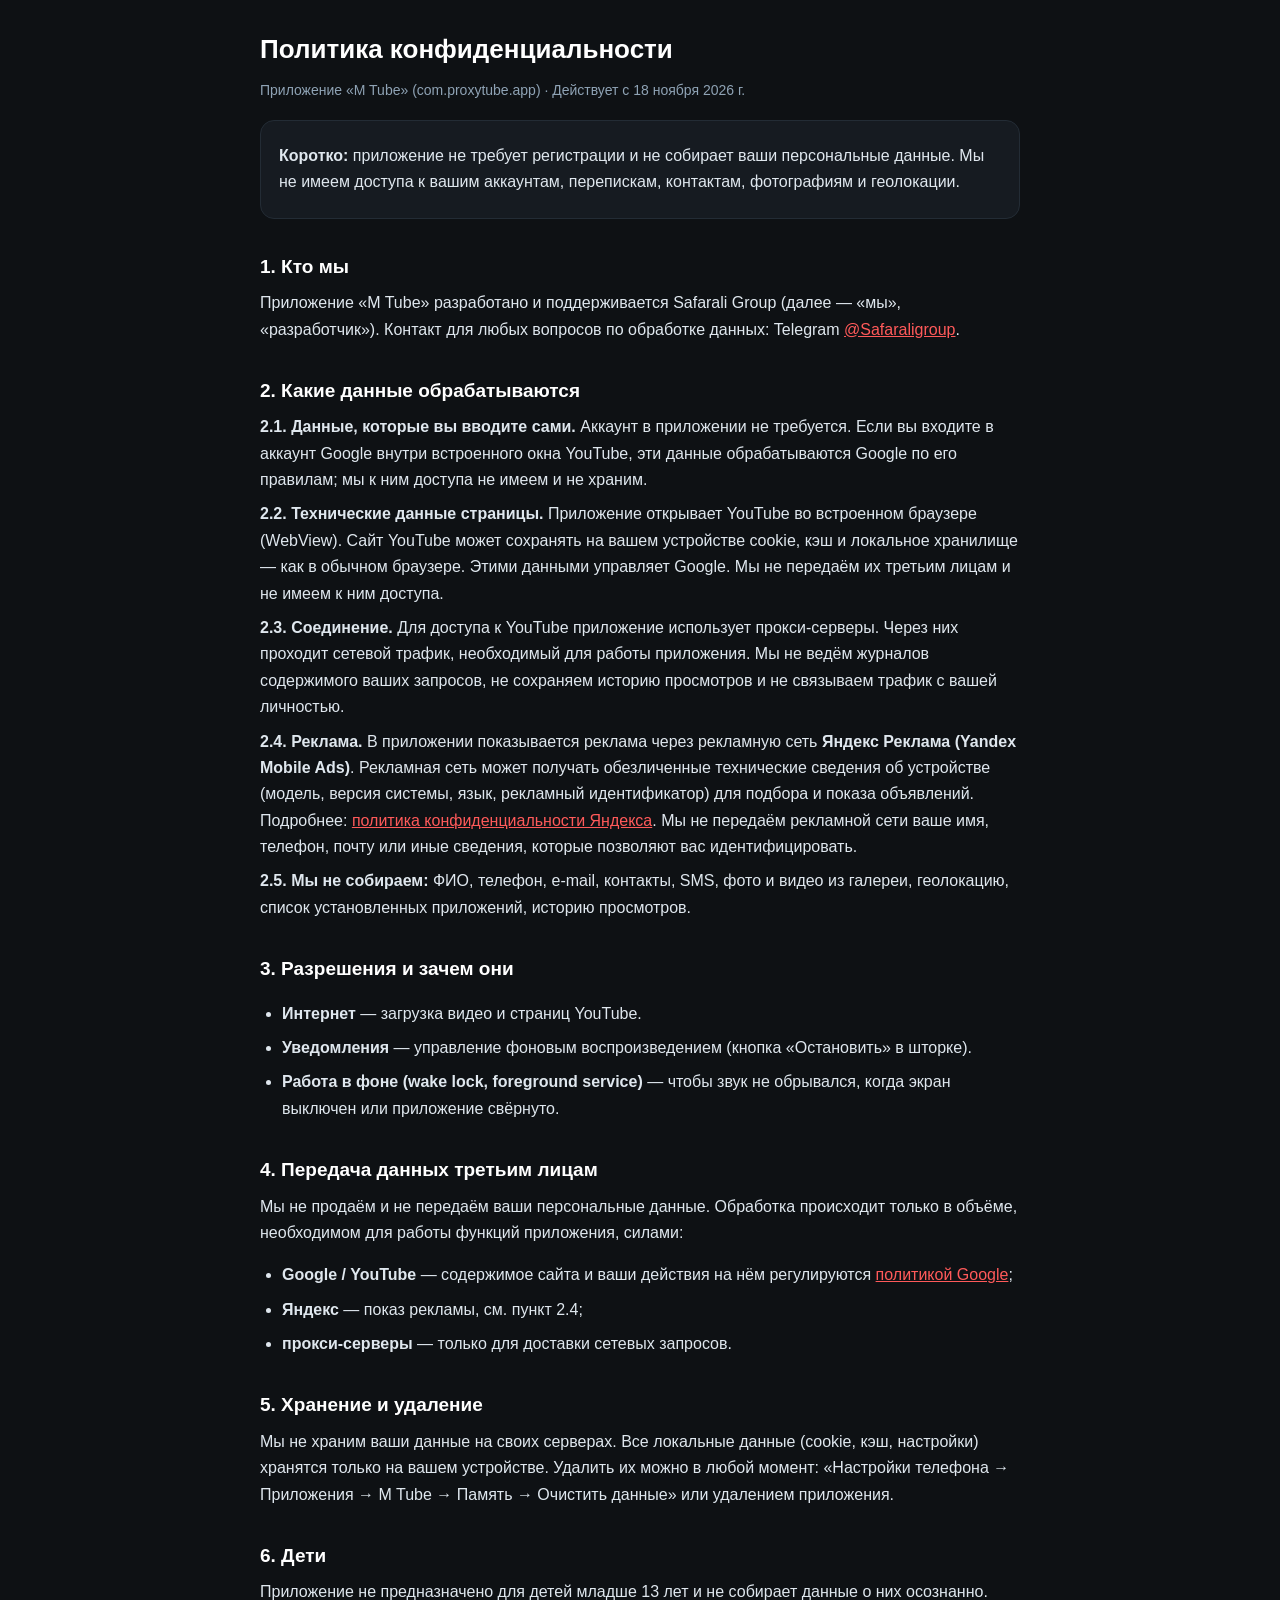
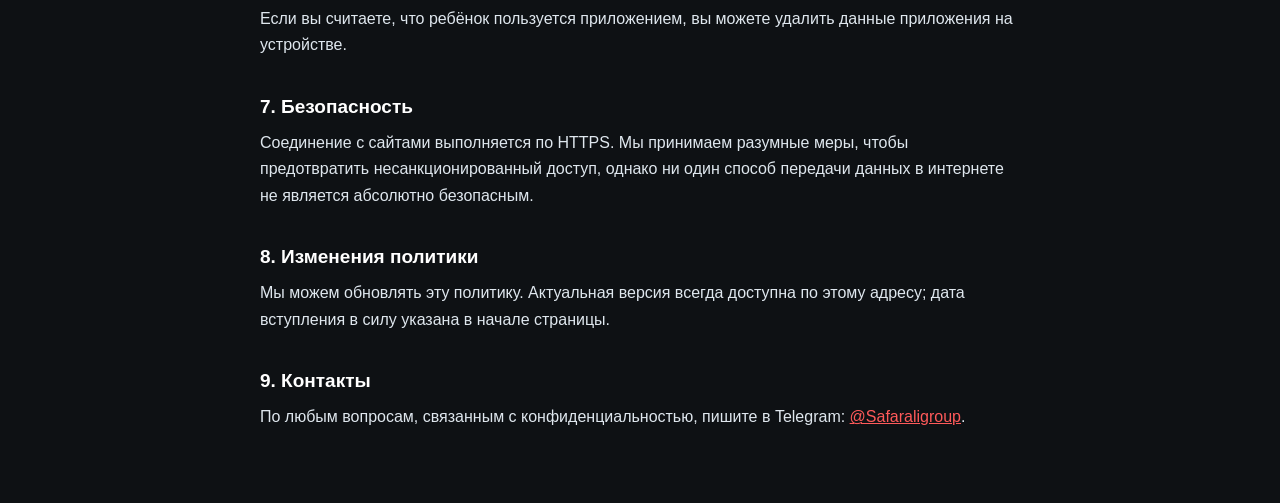
==== index.html @ a596b783 "privacy policy M Tube" ====
<!DOCTYPE html>
<html lang="ru">
<head>
<meta charset="utf-8">
<meta name="viewport" content="width=device-width, initial-scale=1">
<title>Политика конфиденциальности — M Tube</title>
<style>
  :root { color-scheme: dark; }
  body {
    margin: 0 auto; max-width: 760px; padding: 28px 20px 64px;
    background: #0e1114; color: #dfe7ee;
    font: 16px/1.65 -apple-system, "Segoe UI", Roboto, Arial, sans-serif;
  }
  h1 { font-size: 26px; margin: 0 0 4px; color: #fff; }
  h2 { font-size: 19px; margin: 32px 0 8px; color: #fff; }
  p, li { margin: 8px 0; }
  .muted { color: #8fa3b5; font-size: 14px; }
  a { color: #ff5a5a; }
  ul { padding-left: 22px; }
  .card {
    background: #161b21; border: 1px solid #232c35; border-radius: 14px;
    padding: 14px 18px; margin: 18px 0;
  }
</style>
</head>
<body>

<h1>Политика конфиденциальности</h1>
<p class="muted">Приложение «M Tube» (com.proxytube.app) · Действует с 18 ноября 2026 г.</p>

<div class="card">
  <p><strong>Коротко:</strong> приложение не требует регистрации и не собирает ваши
  персональные данные. Мы не имеем доступа к вашим аккаунтам, перепискам, контактам,
  фотографиям и геолокации.</p>
</div>

<h2>1. Кто мы</h2>
<p>Приложение «M Tube» разработано и поддерживается Safarali Group (далее — «мы»,
«разработчик»). Контакт для любых вопросов по обработке данных:
Telegram <a href="https://t.me/Safaraligroup">@Safaraligroup</a>.</p>

<h2>2. Какие данные обрабатываются</h2>
<p><strong>2.1. Данные, которые вы вводите сами.</strong> Аккаунт в приложении не
требуется. Если вы входите в аккаунт Google внутри встроенного окна YouTube, эти
данные обрабатываются Google по его правилам; мы к ним доступа не имеем и не
храним.</p>
<p><strong>2.2. Технические данные страницы.</strong> Приложение открывает YouTube
во встроенном браузере (WebView). Сайт YouTube может сохранять на вашем устройстве
cookie, кэш и локальное хранилище — как в обычном браузере. Этими данными
управляет Google. Мы не передаём их третьим лицам и не имеем к ним доступа.</p>
<p><strong>2.3. Соединение.</strong> Для доступа к YouTube приложение использует
прокси-серверы. Через них проходит сетевой трафик, необходимый для работы
приложения. Мы не ведём журналов содержимого ваших запросов, не сохраняем историю
просмотров и не связываем трафик с вашей личностью.</p>
<p><strong>2.4. Реклама.</strong> В приложении показывается реклама через
рекламную сеть <strong>Яндекс Реклама (Yandex Mobile Ads)</strong>. Рекламная сеть
может получать обезличенные технические сведения об устройстве (модель, версия
системы, язык, рекламный идентификатор) для подбора и показа объявлений.
Подробнее: <a href="https://yandex.ru/legal/confidential/">политика
конфиденциальности Яндекса</a>. Мы не передаём рекламной сети ваше имя, телефон,
почту или иные сведения, которые позволяют вас идентифицировать.</p>
<p><strong>2.5. Мы не собираем:</strong> ФИО, телефон, e-mail, контакты, SMS,
фото и видео из галереи, геолокацию, список установленных приложений, историю
просмотров.</p>

<h2>3. Разрешения и зачем они</h2>
<ul>
  <li><strong>Интернет</strong> — загрузка видео и страниц YouTube.</li>
  <li><strong>Уведомления</strong> — управление фоновым воспроизведением
      (кнопка «Остановить» в шторке).</li>
  <li><strong>Работа в фоне (wake lock, foreground service)</strong> — чтобы звук
      не обрывался, когда экран выключен или приложение свёрнуто.</li>
</ul>

<h2>4. Передача данных третьим лицам</h2>
<p>Мы не продаём и не передаём ваши персональные данные. Обработка происходит
только в объёме, необходимом для работы функций приложения, силами:</p>
<ul>
  <li><strong>Google / YouTube</strong> — содержимое сайта и ваши действия на нём
      регулируются <a href="https://policies.google.com/privacy">политикой
      Google</a>;</li>
  <li><strong>Яндекс</strong> — показ рекламы, см. пункт 2.4;</li>
  <li><strong>прокси-серверы</strong> — только для доставки сетевых запросов.</li>
</ul>

<h2>5. Хранение и удаление</h2>
<p>Мы не храним ваши данные на своих серверах. Все локальные данные (cookie, кэш,
настройки) хранятся только на вашем устройстве. Удалить их можно в любой момент:
«Настройки телефона → Приложения → M Tube → Память → Очистить данные» или
удалением приложения.</p>

<h2>6. Дети</h2>
<p>Приложение не предназначено для детей младше 13 лет и не собирает данные о них
осознанно. Если вы считаете, что ребёнок пользуется приложением, вы можете
удалить данные приложения на устройстве.</p>

<h2>7. Безопасность</h2>
<p>Соединение с сайтами выполняется по HTTPS. Мы принимаем разумные меры, чтобы
предотвратить несанкционированный доступ, однако ни один способ передачи данных
в интернете не является абсолютно безопасным.</p>

<h2>8. Изменения политики</h2>
<p>Мы можем обновлять эту политику. Актуальная версия всегда доступна по этому
адресу; дата вступления в силу указана в начале страницы.</p>

<h2>9. Контакты</h2>
<p>По любым вопросам, связанным с конфиденциальностью, пишите в Telegram:
<a href="https://t.me/Safaraligroup">@Safaraligroup</a>.</p>

</body>
</html>
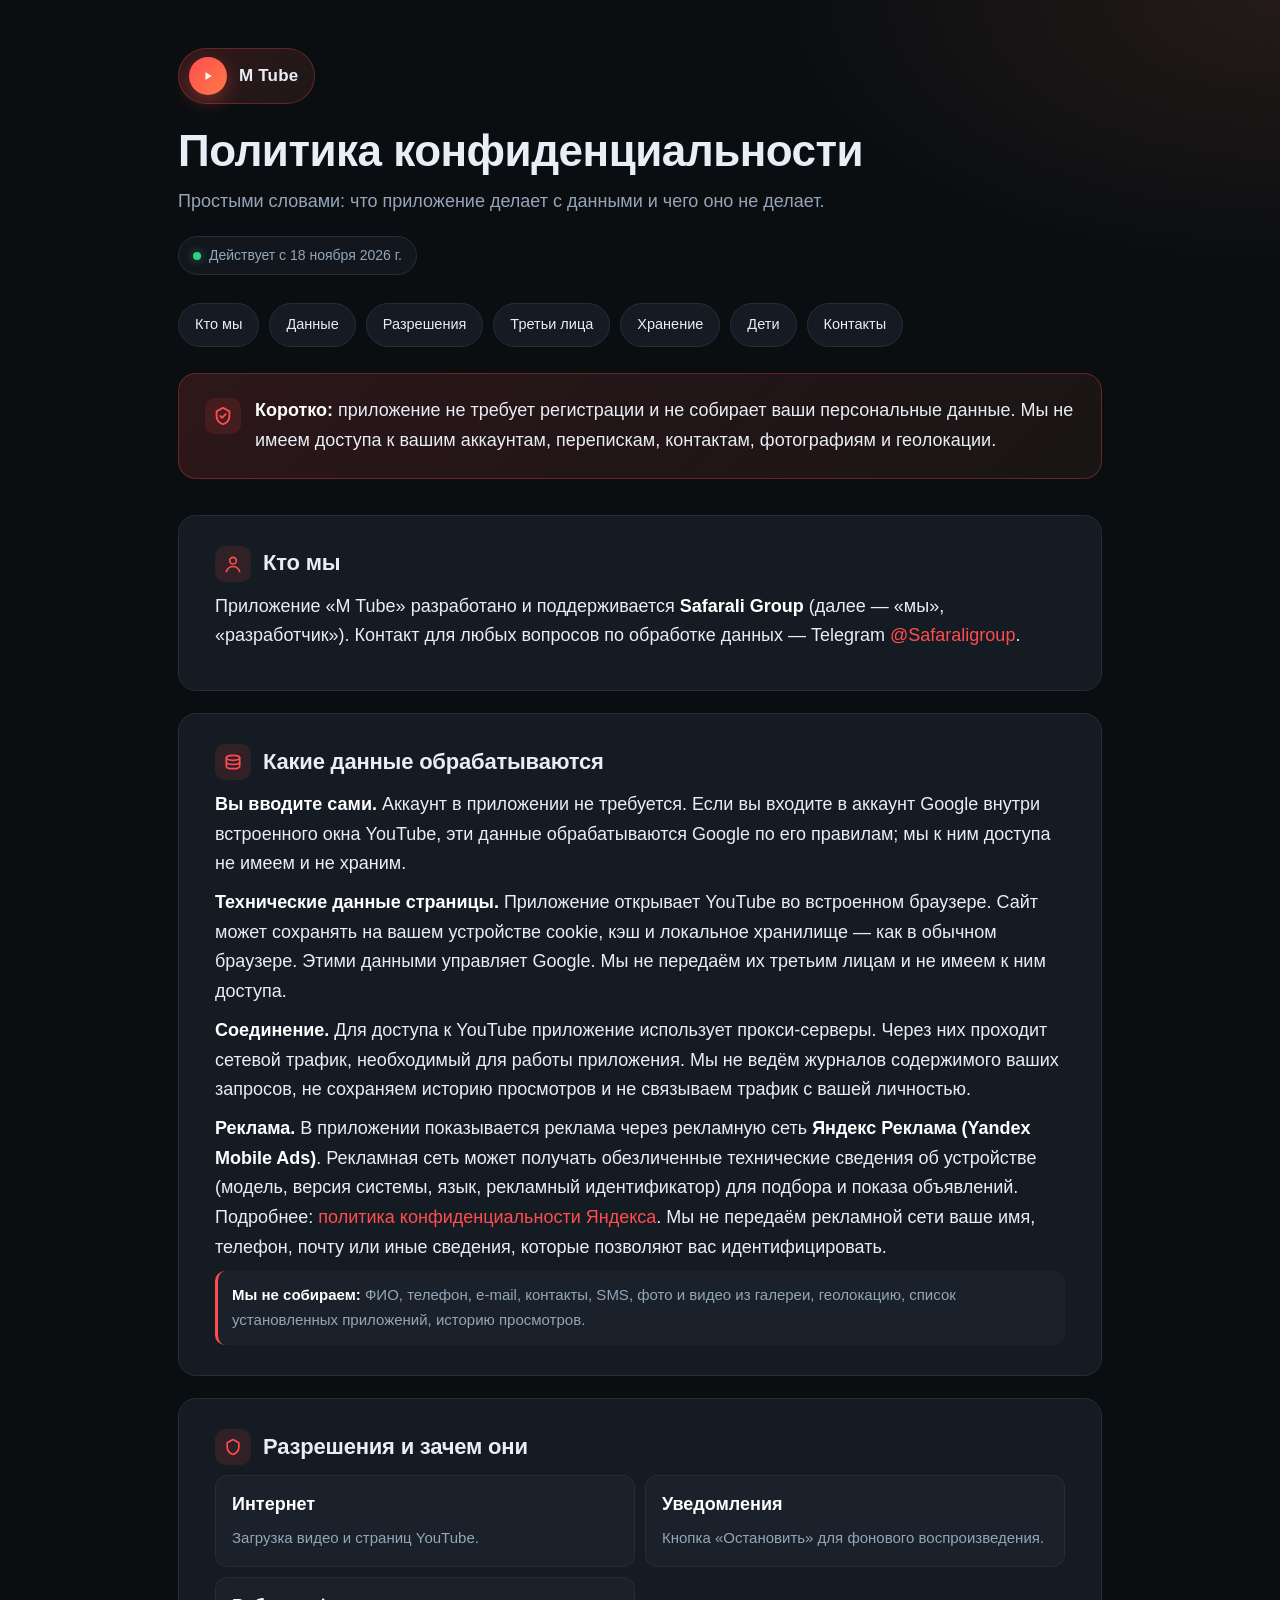
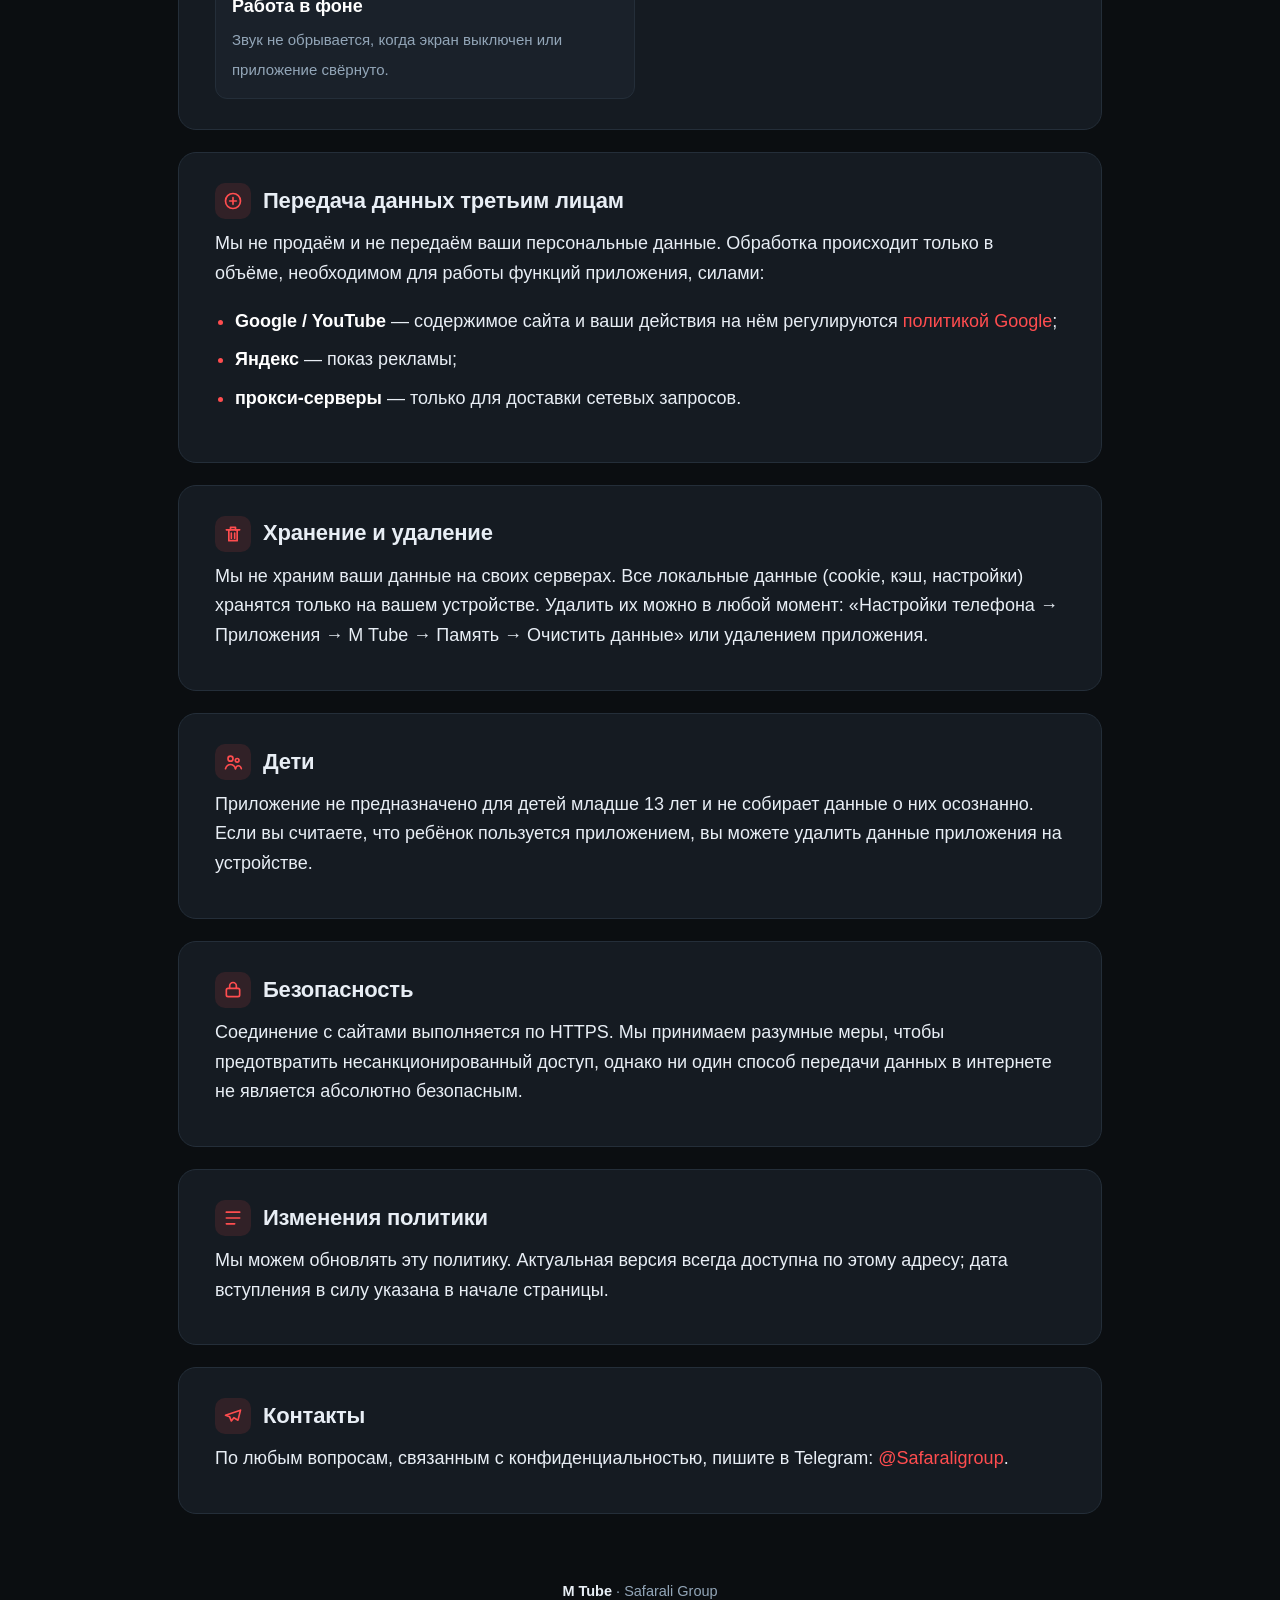
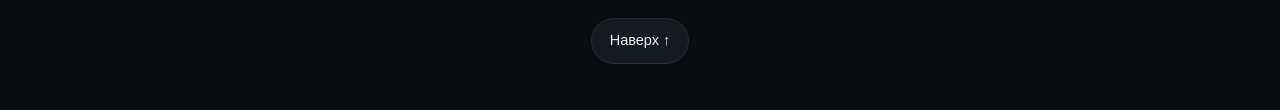
==== commit 4d7792e6: "новый дизайн: адаптив от телефона до ТВ, без упоминания пакета" ====
--- a/index.html
+++ b/index.html
@@ -2,110 +2,365 @@
 <html lang="ru">
 <head>
 <meta charset="utf-8">
-<meta name="viewport" content="width=device-width, initial-scale=1">
+<meta name="viewport" content="width=device-width, initial-scale=1, viewport-fit=cover">
+<meta name="theme-color" content="#0b0e11">
+<meta name="color-scheme" content="dark">
+<meta name="description" content="Политика конфиденциальности приложения M Tube: какие данные обрабатываются, зачем нужны разрешения и как удалить свои данные.">
 <title>Политика конфиденциальности — M Tube</title>
 <style>
-  :root { color-scheme: dark; }
+  * { box-sizing: border-box; }
+  :root {
+    --bg: #0b0e11;
+    --bg-soft: #12171d;
+    --card: #151b22;
+    --card-2: #1a212a;
+    --stroke: #242e39;
+    --text: #e8eef5;
+    --muted: #93a6b8;
+    --accent: #ff4d4f;
+    --accent-2: #ff8a5c;
+    --accent-soft: rgba(255, 77, 79, .12);
+    --radius: 18px;
+    --radius-sm: 12px;
+    --max: 780px;
+    --pad: 20px;
+    --base: 16px;
+  }
+  html { scroll-behavior: smooth; }
+  @media (prefers-reduced-motion: reduce) { html { scroll-behavior: auto; } }
   body {
-    margin: 0 auto; max-width: 760px; padding: 28px 20px 64px;
-    background: #0e1114; color: #dfe7ee;
-    font: 16px/1.65 -apple-system, "Segoe UI", Roboto, Arial, sans-serif;
-  }
-  h1 { font-size: 26px; margin: 0 0 4px; color: #fff; }
-  h2 { font-size: 19px; margin: 32px 0 8px; color: #fff; }
-  p, li { margin: 8px 0; }
-  .muted { color: #8fa3b5; font-size: 14px; }
-  a { color: #ff5a5a; }
-  ul { padding-left: 22px; }
-  .card {
-    background: #161b21; border: 1px solid #232c35; border-radius: 14px;
-    padding: 14px 18px; margin: 18px 0;
+    margin: 0;
+    background:
+      radial-gradient(1100px 520px at 15% -10%, rgba(255, 77, 79, .16), transparent 60%),
+      radial-gradient(900px 480px at 100% 0%, rgba(255, 138, 92, .10), transparent 55%),
+      var(--bg);
+    color: var(--text);
+    font: var(--base)/1.65 -apple-system, BlinkMacSystemFont, "Segoe UI", Roboto, "Helvetica Neue", Arial, sans-serif;
+    -webkit-font-smoothing: antialiased;
+    text-rendering: optimizeLegibility;
+  }
+  a { color: var(--accent); text-decoration: none; }
+  a:hover { text-decoration: underline; }
+  a:focus-visible, button:focus-visible {
+    outline: 3px solid var(--accent-2);
+    outline-offset: 3px;
+    border-radius: 6px;
+  }
+
+  .wrap { max-width: var(--max); margin: 0 auto; padding: 0 var(--pad); }
+
+  /* ── Шапка ───────────────────────────────────────────── */
+  header.hero { padding: 34px 0 10px; }
+  .brand {
+    display: inline-flex; align-items: center; gap: 12px;
+    padding: 8px 16px 8px 10px;
+    background: linear-gradient(135deg, rgba(255,77,79,.16), rgba(255,138,92,.08));
+    border: 1px solid rgba(255, 77, 79, .28);
+    border-radius: 999px;
+  }
+  .logo {
+    width: 38px; height: 38px; border-radius: 50%;
+    display: grid; place-items: center;
+    background: linear-gradient(135deg, #ff4d4f, #ff7a45);
+    box-shadow: 0 6px 18px rgba(255, 77, 79, .35);
+    flex: none;
+  }
+  .logo svg { display: block; }
+  .brand-name { font-weight: 800; letter-spacing: .2px; font-size: 17px; }
+  h1 {
+    font-size: clamp(28px, 6vw, 44px);
+    line-height: 1.15;
+    margin: 22px 0 10px;
+    letter-spacing: -.5px;
+  }
+  .lead { color: var(--muted); font-size: clamp(15px, 2.4vw, 18px); margin: 0 0 6px; }
+  .updated {
+    display: inline-flex; align-items: center; gap: 8px;
+    margin-top: 14px; padding: 7px 14px;
+    background: var(--bg-soft);
+    border: 1px solid var(--stroke);
+    border-radius: 999px;
+    color: var(--muted); font-size: 14px;
+  }
+  .dot { width: 8px; height: 8px; border-radius: 50%; background: #35d07f; box-shadow: 0 0 10px #35d07f88; flex: none; }
+
+  /* ── Быстрая навигация ───────────────────────────────── */
+  nav.toc {
+    display: flex; gap: 10px; overflow-x: auto;
+    padding: 18px 0 6px;
+    scrollbar-width: none;
+  }
+  nav.toc::-webkit-scrollbar { display: none; }
+  .chip {
+    flex: none; padding: 9px 16px;
+    background: var(--card); border: 1px solid var(--stroke);
+    border-radius: 999px; color: var(--text);
+    font-size: 14.5px; white-space: nowrap;
+    transition: border-color .2s, background .2s, transform .15s;
+  }
+  .chip:hover { border-color: rgba(255,77,79,.5); background: var(--accent-soft); text-decoration: none; }
+  .chip:active { transform: scale(.97); }
+
+  /* ── Карточка-итог ───────────────────────────────────── */
+  .summary {
+    margin: 20px 0 6px;
+    padding: 18px 20px;
+    background: linear-gradient(135deg, rgba(255,77,79,.14), rgba(255,138,92,.06));
+    border: 1px solid rgba(255, 77, 79, .30);
+    border-radius: var(--radius);
+    display: flex; gap: 14px; align-items: flex-start;
+  }
+  .summary .ico { flex: none; margin-top: 2px; }
+  .summary p { margin: 0; }
+
+  /* ── Секции ──────────────────────────────────────────── */
+  main { padding: 8px 0 40px; }
+  section {
+    margin-top: 18px;
+    padding: 20px 22px;
+    background: var(--card);
+    border: 1px solid var(--stroke);
+    border-radius: var(--radius);
+  }
+  section h2 {
+    display: flex; align-items: center; gap: 12px;
+    font-size: clamp(18px, 3vw, 22px);
+    line-height: 1.3;
+    margin: 0 0 10px;
+    letter-spacing: -.2px;
+  }
+  .ico {
+    width: 36px; height: 36px; border-radius: 10px;
+    display: grid; place-items: center; flex: none;
+    background: var(--accent-soft);
+    color: var(--accent);
+  }
+  section p, section li { margin: 9px 0; }
+  section p:first-of-type { margin-top: 0; }
+  ul { padding-left: 20px; }
+  li::marker { color: var(--accent); }
+  strong { color: #fff; font-weight: 700; }
+  .note {
+    padding: 12px 14px;
+    background: var(--card-2);
+    border-left: 3px solid var(--accent);
+    border-radius: 10px;
+    color: var(--muted);
+    font-size: 15px;
+  }
+  .grid2 { display: grid; grid-template-columns: 1fr; gap: 10px; }
+  .perm {
+    padding: 14px 16px;
+    background: var(--card-2);
+    border: 1px solid var(--stroke);
+    border-radius: var(--radius-sm);
+  }
+  .perm b { display: block; margin-bottom: 3px; color: #fff; }
+  .perm span { color: var(--muted); font-size: 15px; }
+
+  /* ── Подвал ──────────────────────────────────────────── */
+  footer {
+    padding: 26px 0 46px;
+    color: var(--muted); font-size: 14.5px;
+    text-align: center;
+  }
+  footer .brand-inline { color: var(--text); font-weight: 700; }
+  .to-top {
+    display: inline-flex; align-items: center; gap: 8px;
+    margin-top: 14px; padding: 10px 18px;
+    background: var(--card); border: 1px solid var(--stroke);
+    border-radius: 999px; color: var(--text); font-size: 14.5px;
+  }
+  .to-top:hover { border-color: rgba(255,77,79,.5); background: var(--accent-soft); text-decoration: none; }
+
+  /* ── Планшеты ────────────────────────────────────────── */
+  @media (min-width: 700px) {
+    :root { --max: 860px; --pad: 28px; --base: 17px; }
+    .grid2 { grid-template-columns: 1fr 1fr; }
+    section { padding: 26px 30px; }
+    header.hero { padding-top: 48px; }
+  }
+
+  /* ── Ноутбуки и большие экраны ───────────────────────── */
+  @media (min-width: 1100px) {
+    :root { --max: 980px; --base: 18px; }
+    section { margin-top: 22px; padding: 30px 36px; }
+    .summary { padding: 22px 26px; }
+  }
+
+  /* ── Телевизоры: читаемость с дивана ─────────────────── */
+  @media (min-width: 1600px) {
+    :root { --max: 1180px; --base: 22px; }
+    header.hero { padding-top: 64px; }
+    h1 { font-size: 56px; }
+    .lead { font-size: 22px; }
+    .brand-name { font-size: 22px; }
+    .logo { width: 48px; height: 48px; }
+    .updated { font-size: 18px; }
+    .chip { font-size: 19px; padding: 12px 22px; }
+    section { padding: 38px 46px; border-radius: 24px; }
+    section h2 { font-size: 28px; gap: 16px; }
+    .ico { width: 46px; height: 46px; border-radius: 13px; }
+    .note, .perm span { font-size: 19px; }
+    .to-top { font-size: 19px; }
+    a:focus-visible { outline-width: 5px; }
   }
 </style>
 </head>
 <body>
-
-<h1>Политика конфиденциальности</h1>
-<p class="muted">Приложение «M Tube» (com.proxytube.app) · Действует с 18 ноября 2026 г.</p>
-
-<div class="card">
-  <p><strong>Коротко:</strong> приложение не требует регистрации и не собирает ваши
-  персональные данные. Мы не имеем доступа к вашим аккаунтам, перепискам, контактам,
-  фотографиям и геолокации.</p>
+<div class="wrap">
+
+  <header class="hero">
+    <div class="brand">
+      <span class="logo" aria-hidden="true">
+        <svg width="20" height="20" viewBox="0 0 24 24" fill="none">
+          <path d="M9 7.5v9l7.5-4.5L9 7.5z" fill="#fff"/>
+        </svg>
+      </span>
+      <span class="brand-name">M Tube</span>
+    </div>
+
+    <h1>Политика конфиденциальности</h1>
+    <p class="lead">Простыми словами: что приложение делает с данными и чего оно не делает.</p>
+    <div class="updated"><span class="dot" aria-hidden="true"></span>Действует с 18 ноября 2026 г.</div>
+  </header>
+
+  <nav class="toc" aria-label="Разделы политики">
+    <a class="chip" href="#who">Кто мы</a>
+    <a class="chip" href="#data">Данные</a>
+    <a class="chip" href="#permissions">Разрешения</a>
+    <a class="chip" href="#third">Третьи лица</a>
+    <a class="chip" href="#storage">Хранение</a>
+    <a class="chip" href="#kids">Дети</a>
+    <a class="chip" href="#contacts">Контакты</a>
+  </nav>
+
+  <div class="summary">
+    <span class="ico" aria-hidden="true">
+      <svg width="22" height="22" viewBox="0 0 24 24" fill="none" stroke="currentColor" stroke-width="2" stroke-linecap="round" stroke-linejoin="round">
+        <path d="M12 3l7 4v5c0 4.4-3 7.6-7 9-4-1.4-7-4.6-7-9V7l7-4z"/>
+        <path d="M9 12l2 2 4-4"/>
+      </svg>
+    </span>
+    <p><strong>Коротко:</strong> приложение не требует регистрации и не собирает ваши
+    персональные данные. Мы не имеем доступа к вашим аккаунтам, перепискам, контактам,
+    фотографиям и геолокации.</p>
+  </div>
+
+  <main>
+
+    <section id="who">
+      <h2><span class="ico" aria-hidden="true">
+        <svg width="20" height="20" viewBox="0 0 24 24" fill="none" stroke="currentColor" stroke-width="2" stroke-linecap="round" stroke-linejoin="round"><circle cx="12" cy="8" r="4"/><path d="M4 21c1.5-4 4.5-6 8-6s6.5 2 8 6"/></svg>
+      </span>Кто мы</h2>
+      <p>Приложение «M Tube» разработано и поддерживается <strong>Safarali Group</strong>
+      (далее — «мы», «разработчик»). Контакт для любых вопросов по обработке данных —
+      Telegram <a href="https://t.me/Safaraligroup">@Safaraligroup</a>.</p>
+    </section>
+
+    <section id="data">
+      <h2><span class="ico" aria-hidden="true">
+        <svg width="20" height="20" viewBox="0 0 24 24" fill="none" stroke="currentColor" stroke-width="2" stroke-linecap="round" stroke-linejoin="round"><path d="M4 7c0-1.7 3.6-3 8-3s8 1.3 8 3-3.6 3-8 3-8-1.3-8-3z"/><path d="M4 7v10c0 1.7 3.6 3 8 3s8-1.3 8-3V7"/><path d="M4 12c0 1.7 3.6 3 8 3s8-1.3 8-3"/></svg>
+      </span>Какие данные обрабатываются</h2>
+      <p><strong>Вы вводите сами.</strong> Аккаунт в приложении не требуется. Если вы
+      входите в аккаунт Google внутри встроенного окна YouTube, эти данные обрабатываются
+      Google по его правилам; мы к ним доступа не имеем и не храним.</p>
+      <p><strong>Технические данные страницы.</strong> Приложение открывает YouTube во
+      встроенном браузере. Сайт может сохранять на вашем устройстве cookie, кэш и
+      локальное хранилище — как в обычном браузере. Этими данными управляет Google.
+      Мы не передаём их третьим лицам и не имеем к ним доступа.</p>
+      <p><strong>Соединение.</strong> Для доступа к YouTube приложение использует
+      прокси-серверы. Через них проходит сетевой трафик, необходимый для работы
+      приложения. Мы не ведём журналов содержимого ваших запросов, не сохраняем историю
+      просмотров и не связываем трафик с вашей личностью.</p>
+      <p><strong>Реклама.</strong> В приложении показывается реклама через рекламную сеть
+      <strong>Яндекс Реклама (Yandex Mobile Ads)</strong>. Рекламная сеть может получать
+      обезличенные технические сведения об устройстве (модель, версия системы, язык,
+      рекламный идентификатор) для подбора и показа объявлений. Подробнее:
+      <a href="https://yandex.ru/legal/confidential/">политика конфиденциальности
+      Яндекса</a>. Мы не передаём рекламной сети ваше имя, телефон, почту или иные
+      сведения, которые позволяют вас идентифицировать.</p>
+      <div class="note"><strong>Мы не собираем:</strong> ФИО, телефон, e-mail, контакты,
+      SMS, фото и видео из галереи, геолокацию, список установленных приложений,
+      историю просмотров.</div>
+    </section>
+
+    <section id="permissions">
+      <h2><span class="ico" aria-hidden="true">
+        <svg width="20" height="20" viewBox="0 0 24 24" fill="none" stroke="currentColor" stroke-width="2" stroke-linecap="round" stroke-linejoin="round"><path d="M12 3l7 4v5c0 4.4-3 7.6-7 9-4-1.4-7-4.6-7-9V7l7-4z"/></svg>
+      </span>Разрешения и зачем они</h2>
+      <div class="grid2">
+        <div class="perm"><b>Интернет</b><span>Загрузка видео и страниц YouTube.</span></div>
+        <div class="perm"><b>Уведомления</b><span>Кнопка «Остановить» для фонового воспроизведения.</span></div>
+        <div class="perm"><b>Работа в фоне</b><span>Звук не обрывается, когда экран выключен или приложение свёрнуто.</span></div>
+      </div>
+    </section>
+
+    <section id="third">
+      <h2><span class="ico" aria-hidden="true">
+        <svg width="20" height="20" viewBox="0 0 24 24" fill="none" stroke="currentColor" stroke-width="2" stroke-linecap="round" stroke-linejoin="round"><path d="M8 12h8"/><path d="M12 8v8"/><circle cx="12" cy="12" r="9"/></svg>
+      </span>Передача данных третьим лицам</h2>
+      <p>Мы не продаём и не передаём ваши персональные данные. Обработка происходит
+      только в объёме, необходимом для работы функций приложения, силами:</p>
+      <ul>
+        <li><strong>Google / YouTube</strong> — содержимое сайта и ваши действия на нём
+        регулируются <a href="https://policies.google.com/privacy">политикой Google</a>;</li>
+        <li><strong>Яндекс</strong> — показ рекламы;</li>
+        <li><strong>прокси-серверы</strong> — только для доставки сетевых запросов.</li>
+      </ul>
+    </section>
+
+    <section id="storage">
+      <h2><span class="ico" aria-hidden="true">
+        <svg width="20" height="20" viewBox="0 0 24 24" fill="none" stroke="currentColor" stroke-width="2" stroke-linecap="round" stroke-linejoin="round"><path d="M4 7h16"/><path d="M7 7v13h10V7"/><path d="M10 11v6M14 11v6"/><path d="M9 7V4h6v3"/></svg>
+      </span>Хранение и удаление</h2>
+      <p>Мы не храним ваши данные на своих серверах. Все локальные данные (cookie, кэш,
+      настройки) хранятся только на вашем устройстве. Удалить их можно в любой момент:
+      «Настройки телефона → Приложения → M Tube → Память → Очистить данные» или
+      удалением приложения.</p>
+    </section>
+
+    <section id="kids">
+      <h2><span class="ico" aria-hidden="true">
+        <svg width="20" height="20" viewBox="0 0 24 24" fill="none" stroke="currentColor" stroke-width="2" stroke-linecap="round" stroke-linejoin="round"><circle cx="9" cy="8" r="3"/><circle cx="17" cy="10" r="2.2"/><path d="M3 20c1-3.3 3.3-5 6-5s5 1.7 6 5"/><path d="M15 20c.5-2.2 1.7-3.5 3.5-3.5S21.5 18 22 20"/></svg>
+      </span>Дети</h2>
+      <p>Приложение не предназначено для детей младше 13 лет и не собирает данные о них
+      осознанно. Если вы считаете, что ребёнок пользуется приложением, вы можете удалить
+      данные приложения на устройстве.</p>
+    </section>
+
+    <section>
+      <h2><span class="ico" aria-hidden="true">
+        <svg width="20" height="20" viewBox="0 0 24 24" fill="none" stroke="currentColor" stroke-width="2" stroke-linecap="round" stroke-linejoin="round"><rect x="4" y="10" width="16" height="10" rx="2"/><path d="M8 10V7a4 4 0 118 0v3"/></svg>
+      </span>Безопасность</h2>
+      <p>Соединение с сайтами выполняется по HTTPS. Мы принимаем разумные меры, чтобы
+      предотвратить несанкционированный доступ, однако ни один способ передачи данных
+      в интернете не является абсолютно безопасным.</p>
+    </section>
+
+    <section>
+      <h2><span class="ico" aria-hidden="true">
+        <svg width="20" height="20" viewBox="0 0 24 24" fill="none" stroke="currentColor" stroke-width="2" stroke-linecap="round" stroke-linejoin="round"><path d="M4 5h16"/><path d="M4 12h16"/><path d="M4 19h10"/></svg>
+      </span>Изменения политики</h2>
+      <p>Мы можем обновлять эту политику. Актуальная версия всегда доступна по этому
+      адресу; дата вступления в силу указана в начале страницы.</p>
+    </section>
+
+    <section id="contacts">
+      <h2><span class="ico" aria-hidden="true">
+        <svg width="20" height="20" viewBox="0 0 24 24" fill="none" stroke="currentColor" stroke-width="2" stroke-linecap="round" stroke-linejoin="round"><path d="M21 5L3 11l5 2 2 5 3-4 5 3 3-12z"/></svg>
+      </span>Контакты</h2>
+      <p>По любым вопросам, связанным с конфиденциальностью, пишите в Telegram:
+      <a href="https://t.me/Safaraligroup">@Safaraligroup</a>.</p>
+    </section>
+
+  </main>
+
+  <footer>
+    <div><span class="brand-inline">M Tube</span> · Safarali Group</div>
+    <a class="to-top" href="#top">Наверх ↑</a>
+  </footer>
+
 </div>
-
-<h2>1. Кто мы</h2>
-<p>Приложение «M Tube» разработано и поддерживается Safarali Group (далее — «мы»,
-«разработчик»). Контакт для любых вопросов по обработке данных:
-Telegram <a href="https://t.me/Safaraligroup">@Safaraligroup</a>.</p>
-
-<h2>2. Какие данные обрабатываются</h2>
-<p><strong>2.1. Данные, которые вы вводите сами.</strong> Аккаунт в приложении не
-требуется. Если вы входите в аккаунт Google внутри встроенного окна YouTube, эти
-данные обрабатываются Google по его правилам; мы к ним доступа не имеем и не
-храним.</p>
-<p><strong>2.2. Технические данные страницы.</strong> Приложение открывает YouTube
-во встроенном браузере (WebView). Сайт YouTube может сохранять на вашем устройстве
-cookie, кэш и локальное хранилище — как в обычном браузере. Этими данными
-управляет Google. Мы не передаём их третьим лицам и не имеем к ним доступа.</p>
-<p><strong>2.3. Соединение.</strong> Для доступа к YouTube приложение использует
-прокси-серверы. Через них проходит сетевой трафик, необходимый для работы
-приложения. Мы не ведём журналов содержимого ваших запросов, не сохраняем историю
-просмотров и не связываем трафик с вашей личностью.</p>
-<p><strong>2.4. Реклама.</strong> В приложении показывается реклама через
-рекламную сеть <strong>Яндекс Реклама (Yandex Mobile Ads)</strong>. Рекламная сеть
-может получать обезличенные технические сведения об устройстве (модель, версия
-системы, язык, рекламный идентификатор) для подбора и показа объявлений.
-Подробнее: <a href="https://yandex.ru/legal/confidential/">политика
-конфиденциальности Яндекса</a>. Мы не передаём рекламной сети ваше имя, телефон,
-почту или иные сведения, которые позволяют вас идентифицировать.</p>
-<p><strong>2.5. Мы не собираем:</strong> ФИО, телефон, e-mail, контакты, SMS,
-фото и видео из галереи, геолокацию, список установленных приложений, историю
-просмотров.</p>
-
-<h2>3. Разрешения и зачем они</h2>
-<ul>
-  <li><strong>Интернет</strong> — загрузка видео и страниц YouTube.</li>
-  <li><strong>Уведомления</strong> — управление фоновым воспроизведением
-      (кнопка «Остановить» в шторке).</li>
-  <li><strong>Работа в фоне (wake lock, foreground service)</strong> — чтобы звук
-      не обрывался, когда экран выключен или приложение свёрнуто.</li>
-</ul>
-
-<h2>4. Передача данных третьим лицам</h2>
-<p>Мы не продаём и не передаём ваши персональные данные. Обработка происходит
-только в объёме, необходимом для работы функций приложения, силами:</p>
-<ul>
-  <li><strong>Google / YouTube</strong> — содержимое сайта и ваши действия на нём
-      регулируются <a href="https://policies.google.com/privacy">политикой
-      Google</a>;</li>
-  <li><strong>Яндекс</strong> — показ рекламы, см. пункт 2.4;</li>
-  <li><strong>прокси-серверы</strong> — только для доставки сетевых запросов.</li>
-</ul>
-
-<h2>5. Хранение и удаление</h2>
-<p>Мы не храним ваши данные на своих серверах. Все локальные данные (cookie, кэш,
-настройки) хранятся только на вашем устройстве. Удалить их можно в любой момент:
-«Настройки телефона → Приложения → M Tube → Память → Очистить данные» или
-удалением приложения.</p>
-
-<h2>6. Дети</h2>
-<p>Приложение не предназначено для детей младше 13 лет и не собирает данные о них
-осознанно. Если вы считаете, что ребёнок пользуется приложением, вы можете
-удалить данные приложения на устройстве.</p>
-
-<h2>7. Безопасность</h2>
-<p>Соединение с сайтами выполняется по HTTPS. Мы принимаем разумные меры, чтобы
-предотвратить несанкционированный доступ, однако ни один способ передачи данных
-в интернете не является абсолютно безопасным.</p>
-
-<h2>8. Изменения политики</h2>
-<p>Мы можем обновлять эту политику. Актуальная версия всегда доступна по этому
-адресу; дата вступления в силу указана в начале страницы.</p>
-
-<h2>9. Контакты</h2>
-<p>По любым вопросам, связанным с конфиденциальностью, пишите в Telegram:
-<a href="https://t.me/Safaraligroup">@Safaraligroup</a>.</p>
-
 </body>
 </html>
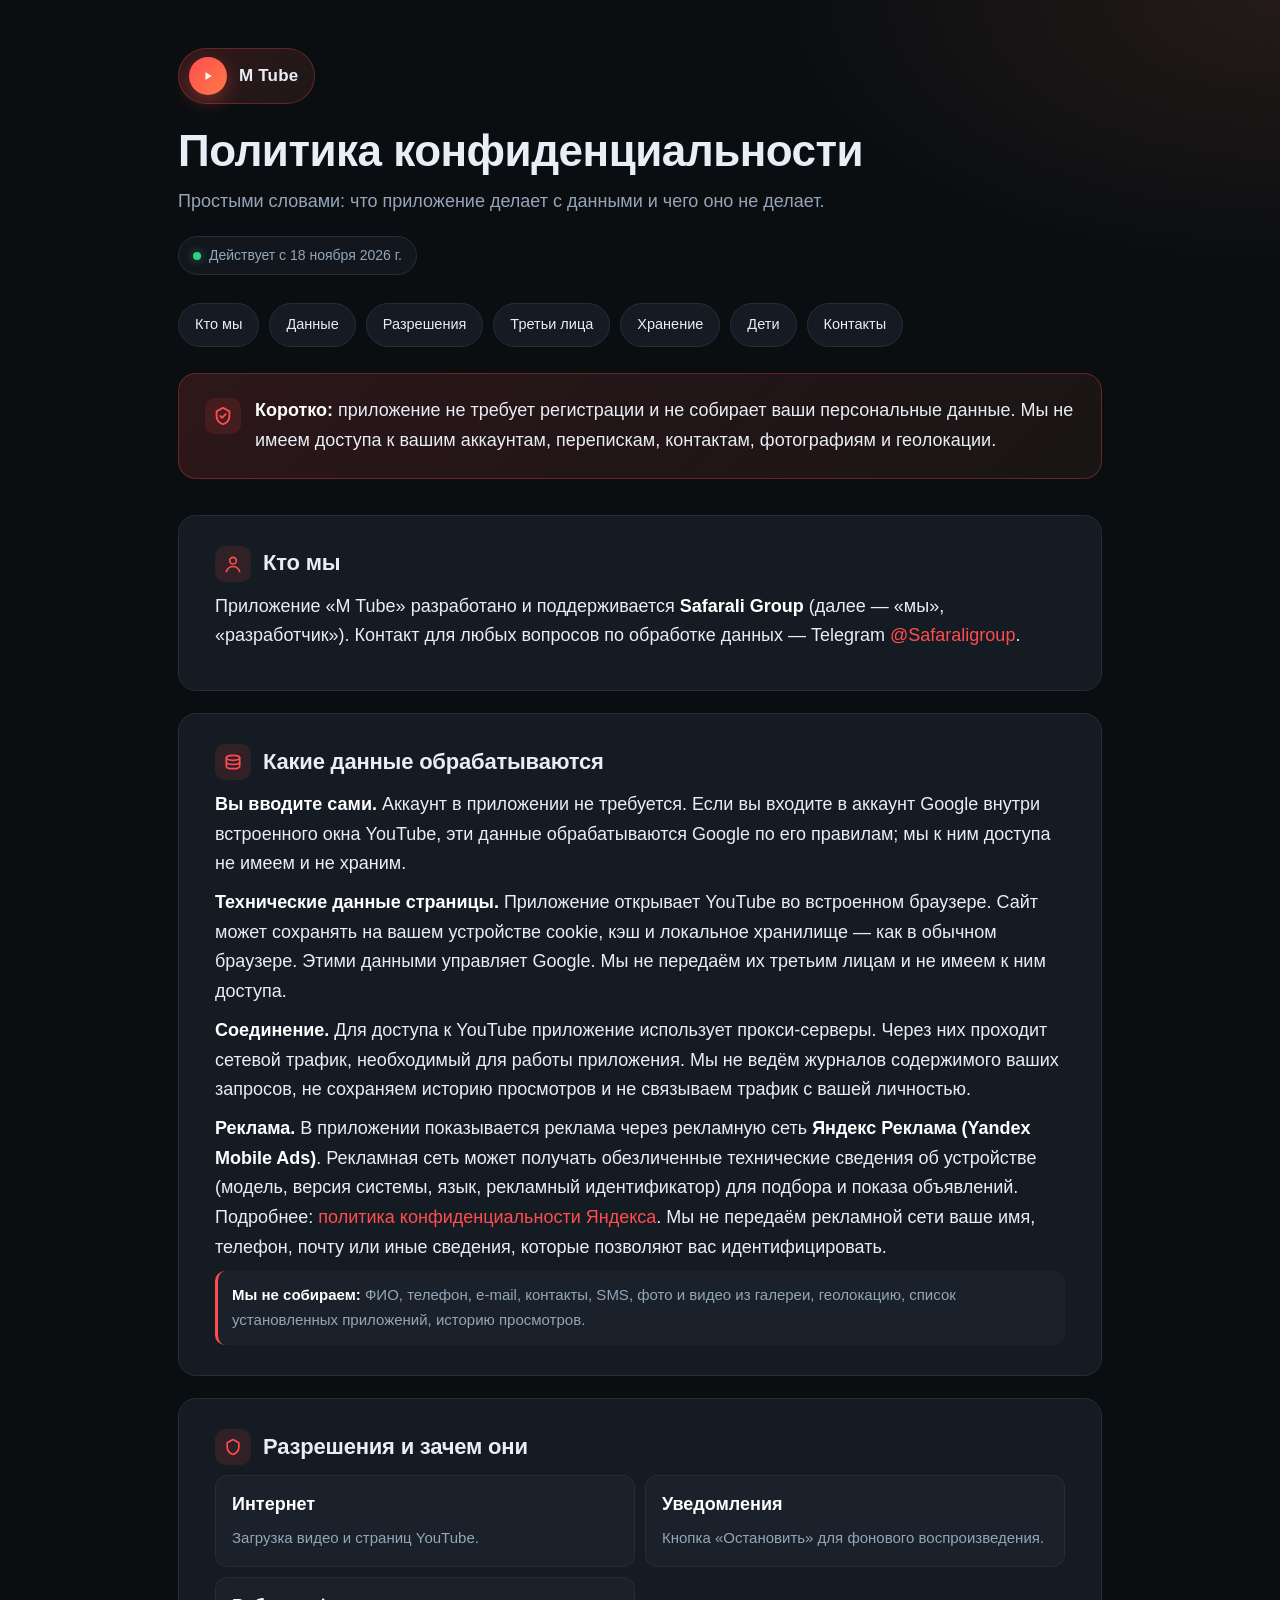
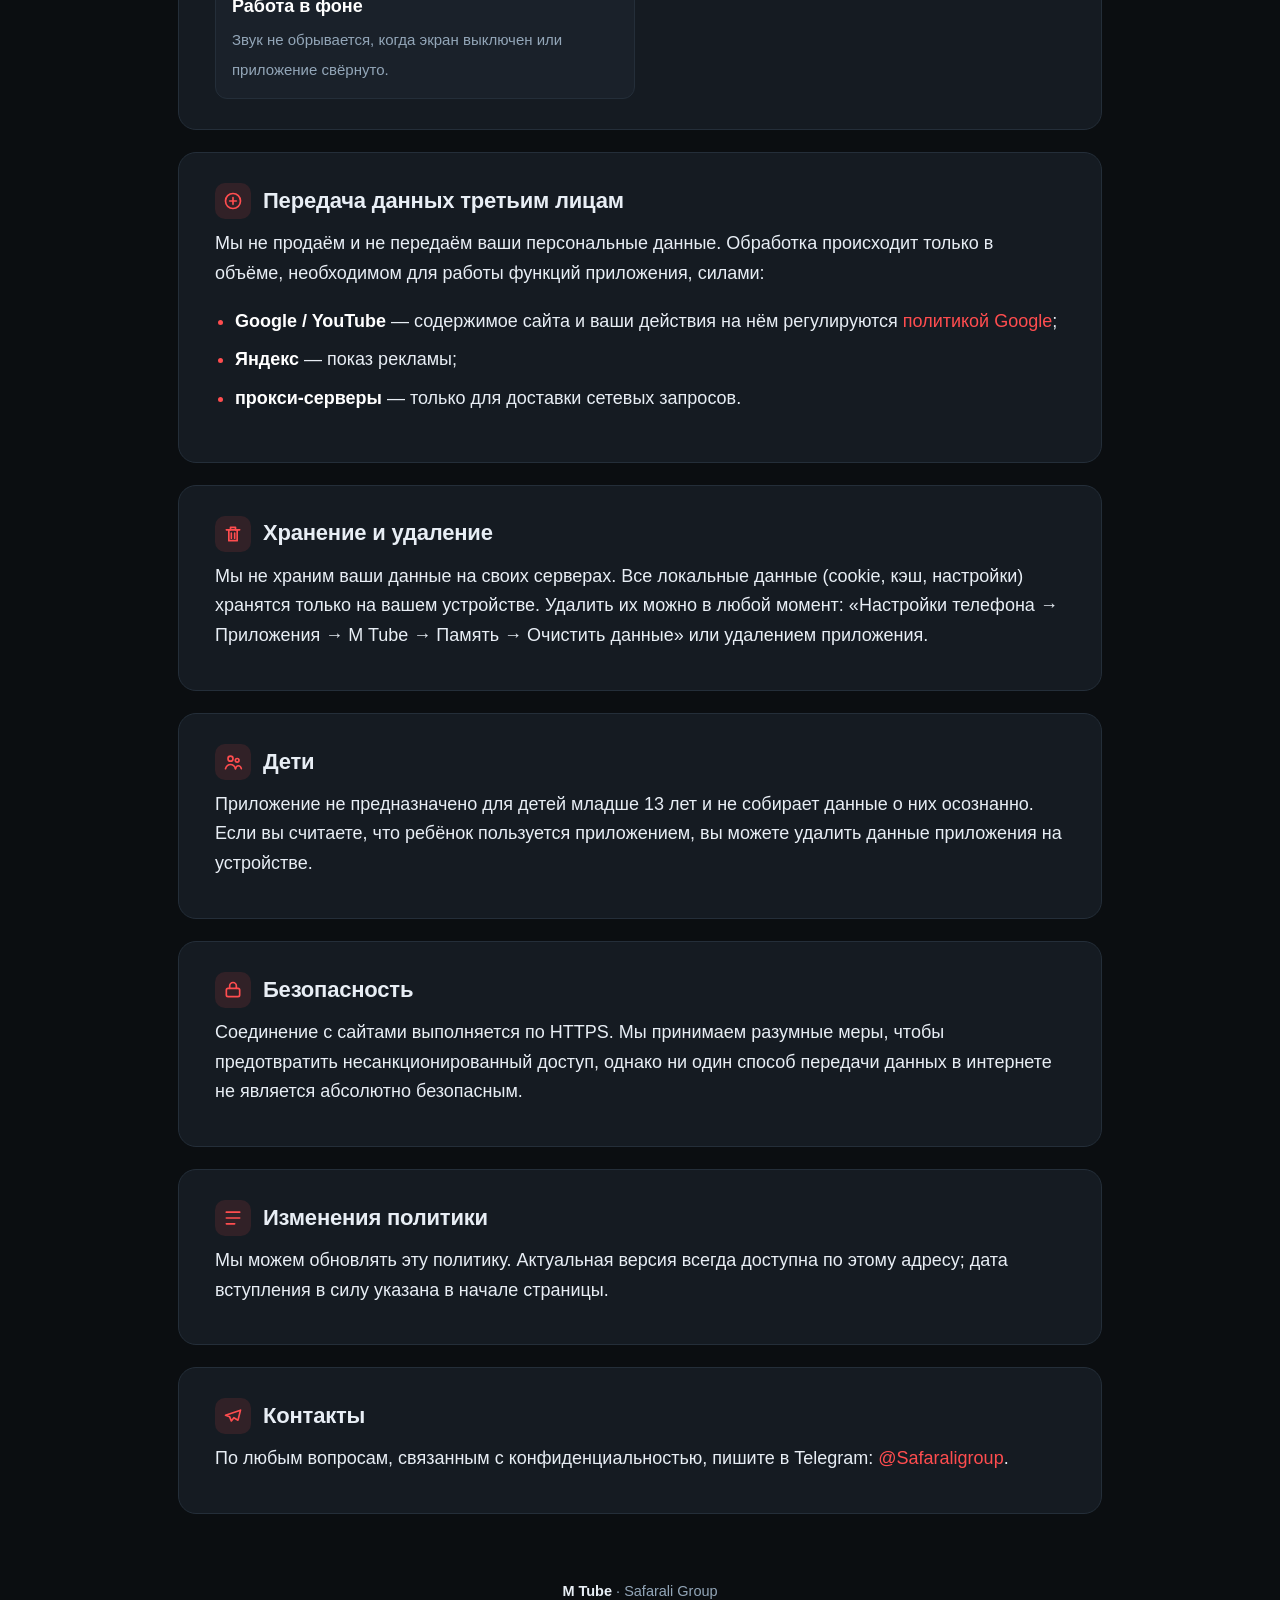
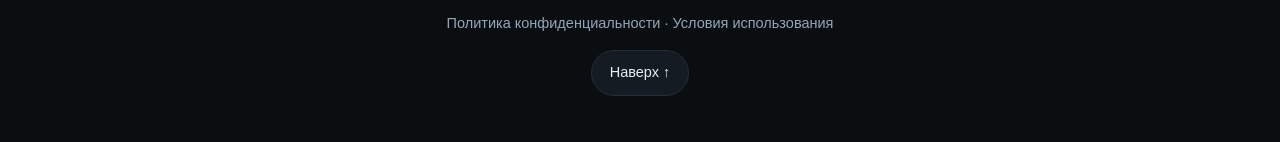
==== commit 64e35908: "политика: ссылка на условия использования" ====
--- a/index.html
+++ b/index.html
@@ -165,6 +165,9 @@
     text-align: center;
   }
   footer .brand-inline { color: var(--text); font-weight: 700; }
+  footer .links { margin: 8px 0 0; }
+  footer .links a { color: var(--muted); }
+  footer .links a:hover { color: var(--accent); }
   .to-top {
     display: inline-flex; align-items: center; gap: 8px;
     margin-top: 14px; padding: 10px 18px;
@@ -358,6 +361,7 @@
 
   <footer>
     <div><span class="brand-inline">M Tube</span> · Safarali Group</div>
+    <div class="links">Политика конфиденциальности · <a href="terms.html">Условия использования</a></div>
     <a class="to-top" href="#top">Наверх ↑</a>
   </footer>
 
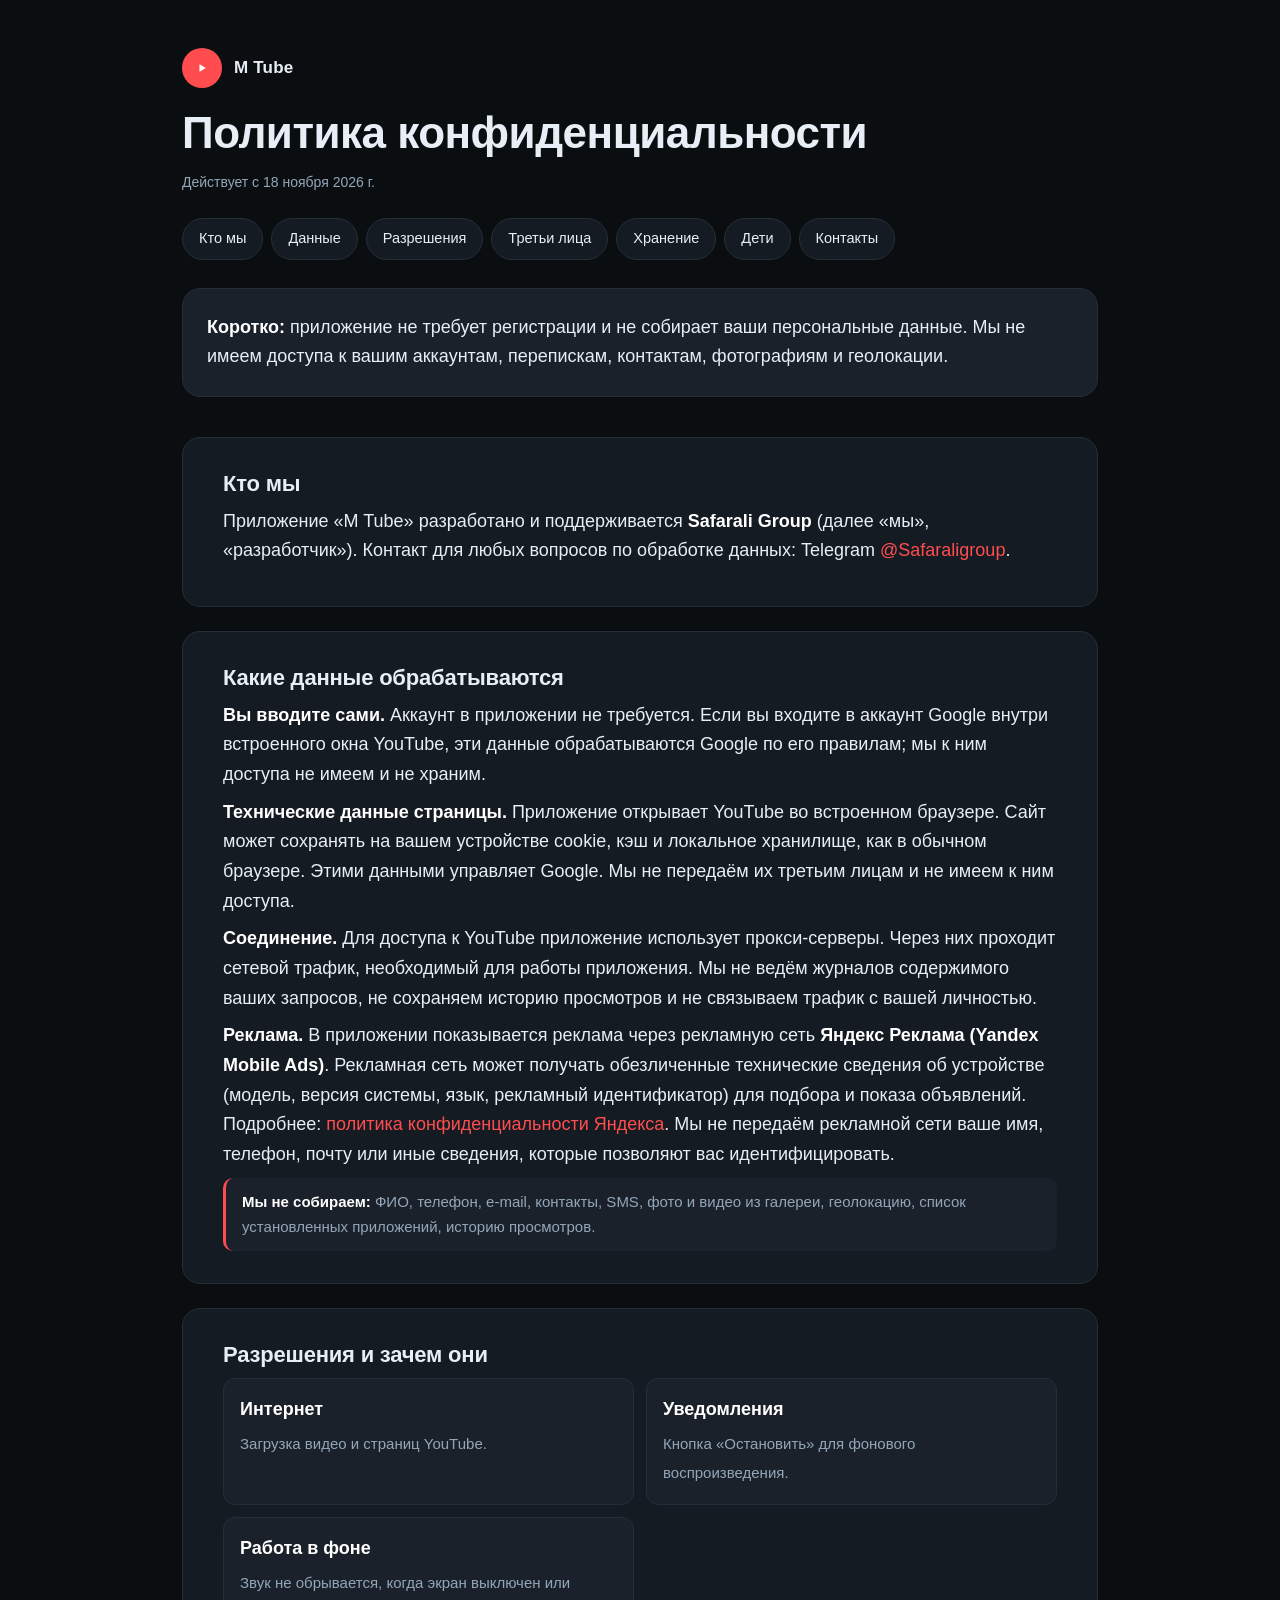
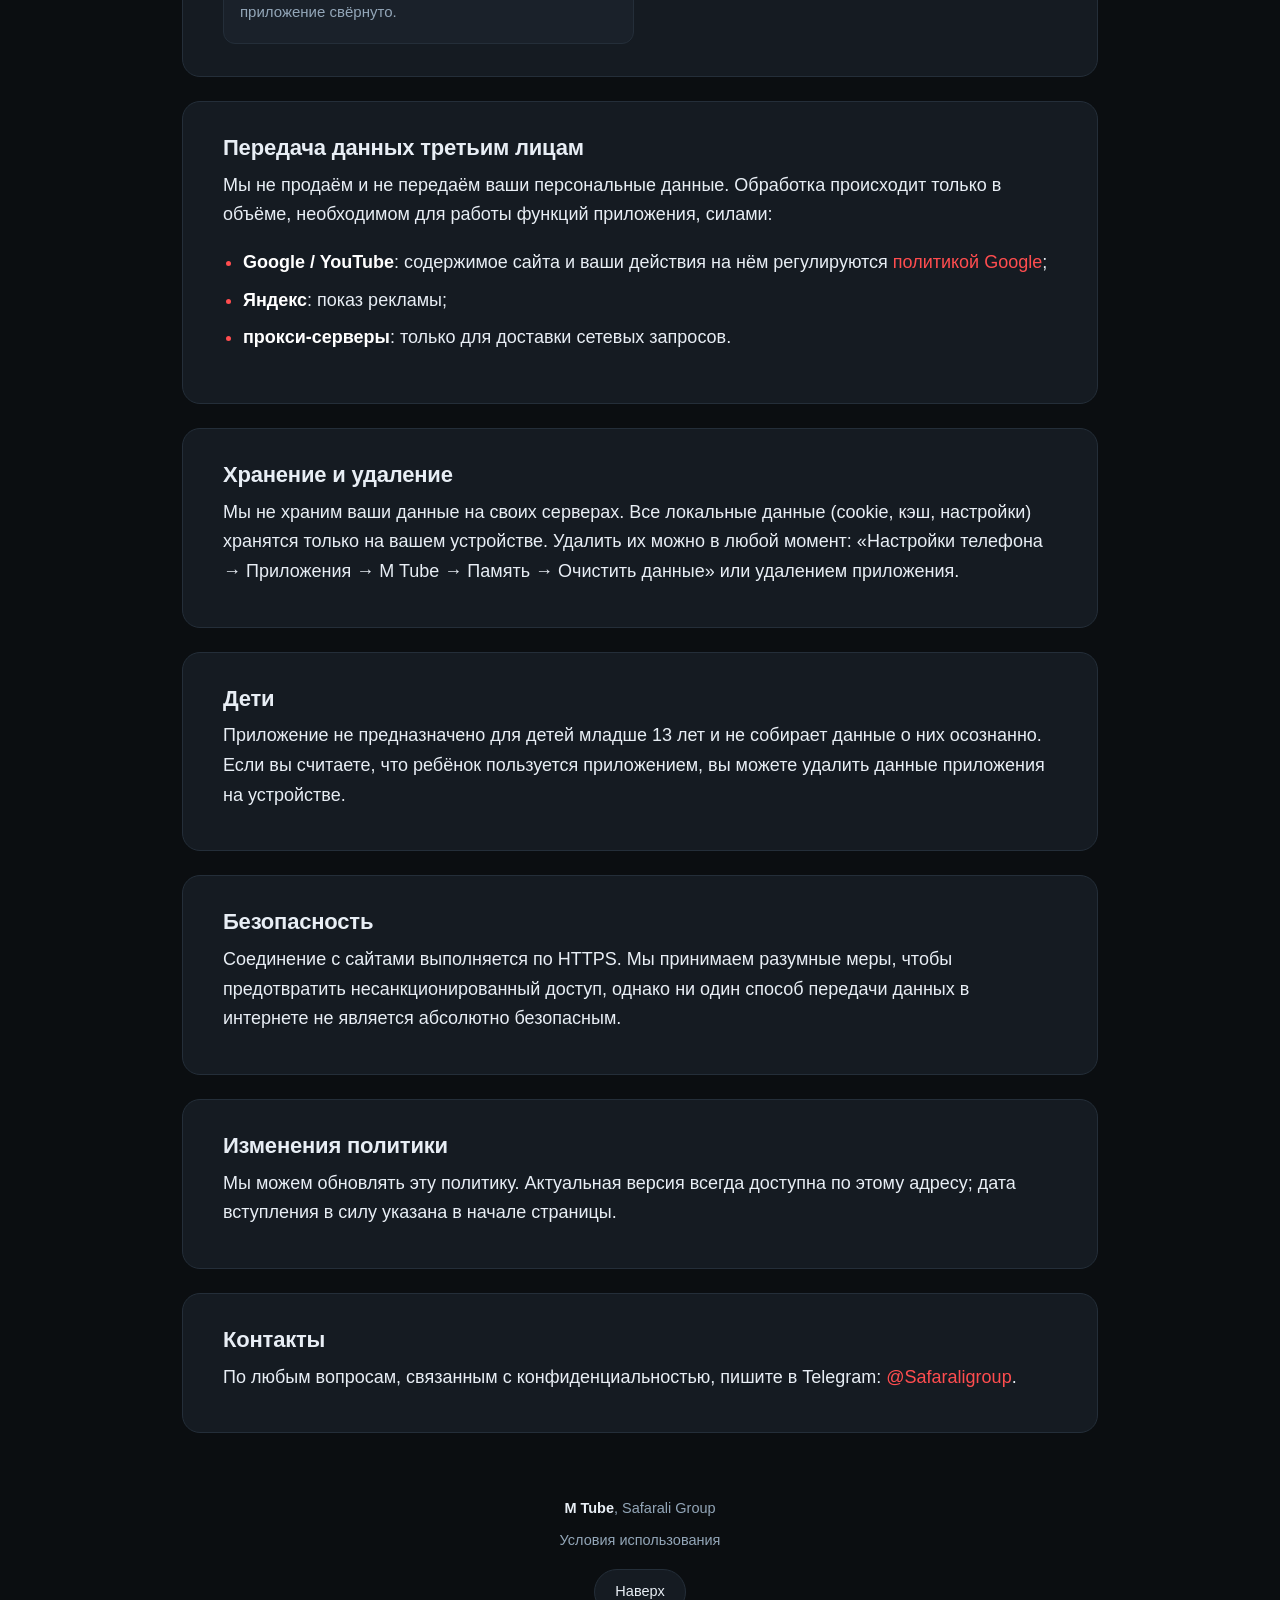
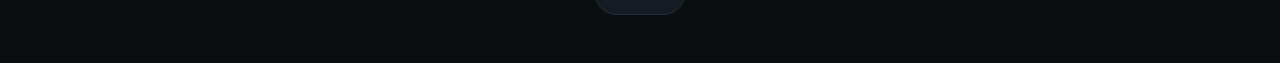
==== commit f1c5fa17: "Страницы: убраны AI-следы (unslop-ui), юридический текст без изменений" ====
--- a/index.html
+++ b/index.html
@@ -6,7 +6,7 @@
 <meta name="theme-color" content="#0b0e11">
 <meta name="color-scheme" content="dark">
 <meta name="description" content="Политика конфиденциальности приложения M Tube: какие данные обрабатываются, зачем нужны разрешения и как удалить свои данные.">
-<title>Политика конфиденциальности — M Tube</title>
+<title>Политика конфиденциальности | M Tube</title>
 <style>
   * { box-sizing: border-box; }
   :root {
@@ -30,10 +30,7 @@
   @media (prefers-reduced-motion: reduce) { html { scroll-behavior: auto; } }
   body {
     margin: 0;
-    background:
-      radial-gradient(1100px 520px at 15% -10%, rgba(255, 77, 79, .16), transparent 60%),
-      radial-gradient(900px 480px at 100% 0%, rgba(255, 138, 92, .10), transparent 55%),
-      var(--bg);
+    background: var(--bg);
     color: var(--text);
     font: var(--base)/1.65 -apple-system, BlinkMacSystemFont, "Segoe UI", Roboto, "Helvetica Neue", Arial, sans-serif;
     -webkit-font-smoothing: antialiased;
@@ -50,117 +47,97 @@
   .wrap { max-width: var(--max); margin: 0 auto; padding: 0 var(--pad); }
 
   /* ── Шапка ───────────────────────────────────────────── */
-  header.hero { padding: 34px 0 10px; }
+  header.hero { padding: 32px 0 8px; }
   .brand {
     display: inline-flex; align-items: center; gap: 12px;
-    padding: 8px 16px 8px 10px;
-    background: linear-gradient(135deg, rgba(255,77,79,.16), rgba(255,138,92,.08));
-    border: 1px solid rgba(255, 77, 79, .28);
-    border-radius: 999px;
   }
   .logo {
-    width: 38px; height: 38px; border-radius: 50%;
+    width: 40px; height: 40px; border-radius: 50%;
     display: grid; place-items: center;
-    background: linear-gradient(135deg, #ff4d4f, #ff7a45);
-    box-shadow: 0 6px 18px rgba(255, 77, 79, .35);
+    background: var(--accent);
     flex: none;
   }
   .logo svg { display: block; }
-  .brand-name { font-weight: 800; letter-spacing: .2px; font-size: 17px; }
+  .brand-name { font-weight: 600; letter-spacing: .2px; font-size: 17px; }
   h1 {
     font-size: clamp(28px, 6vw, 44px);
     line-height: 1.15;
-    margin: 22px 0 10px;
+    margin: 20px 0 8px;
     letter-spacing: -.5px;
   }
-  .lead { color: var(--muted); font-size: clamp(15px, 2.4vw, 18px); margin: 0 0 6px; }
   .updated {
-    display: inline-flex; align-items: center; gap: 8px;
-    margin-top: 14px; padding: 7px 14px;
-    background: var(--bg-soft);
-    border: 1px solid var(--stroke);
-    border-radius: 999px;
+    margin-top: 12px;
     color: var(--muted); font-size: 14px;
   }
-  .dot { width: 8px; height: 8px; border-radius: 50%; background: #35d07f; box-shadow: 0 0 10px #35d07f88; flex: none; }
 
   /* ── Быстрая навигация ───────────────────────────────── */
   nav.toc {
-    display: flex; gap: 10px; overflow-x: auto;
-    padding: 18px 0 6px;
+    display: flex; gap: 8px; overflow-x: auto;
+    padding: 16px 0 8px;
     scrollbar-width: none;
   }
   nav.toc::-webkit-scrollbar { display: none; }
   .chip {
-    flex: none; padding: 9px 16px;
+    flex: none; padding: 8px 16px;
     background: var(--card); border: 1px solid var(--stroke);
     border-radius: 999px; color: var(--text);
     font-size: 14.5px; white-space: nowrap;
     transition: border-color .2s, background .2s, transform .15s;
   }
-  .chip:hover { border-color: rgba(255,77,79,.5); background: var(--accent-soft); text-decoration: none; }
+  .chip:hover { border-color: var(--accent); background: var(--accent-soft); text-decoration: none; }
   .chip:active { transform: scale(.97); }
 
   /* ── Карточка-итог ───────────────────────────────────── */
   .summary {
-    margin: 20px 0 6px;
-    padding: 18px 20px;
-    background: linear-gradient(135deg, rgba(255,77,79,.14), rgba(255,138,92,.06));
-    border: 1px solid rgba(255, 77, 79, .30);
+    margin: 20px 0 8px;
+    padding: 20px;
+    background: var(--card-2);
+    border: 1px solid var(--stroke);
     border-radius: var(--radius);
-    display: flex; gap: 14px; align-items: flex-start;
-  }
-  .summary .ico { flex: none; margin-top: 2px; }
+  }
   .summary p { margin: 0; }
 
   /* ── Секции ──────────────────────────────────────────── */
   main { padding: 8px 0 40px; }
   section {
-    margin-top: 18px;
-    padding: 20px 22px;
+    margin-top: 20px;
+    padding: 20px 24px;
     background: var(--card);
     border: 1px solid var(--stroke);
     border-radius: var(--radius);
   }
   section h2 {
-    display: flex; align-items: center; gap: 12px;
     font-size: clamp(18px, 3vw, 22px);
     line-height: 1.3;
-    margin: 0 0 10px;
+    margin: 0 0 8px;
     letter-spacing: -.2px;
   }
-  .ico {
-    width: 36px; height: 36px; border-radius: 10px;
-    display: grid; place-items: center; flex: none;
-    background: var(--accent-soft);
-    color: var(--accent);
-  }
-  section p, section li { margin: 9px 0; }
+  section p, section li { margin: 8px 0; }
   section p:first-of-type { margin-top: 0; }
   ul { padding-left: 20px; }
   li::marker { color: var(--accent); }
   strong { color: #fff; font-weight: 700; }
   .note {
-    padding: 12px 14px;
+    padding: 12px 16px;
     background: var(--card-2);
     border-left: 3px solid var(--accent);
     border-radius: 10px;
     color: var(--muted);
     font-size: 15px;
   }
-  .grid2 { display: grid; grid-template-columns: 1fr; gap: 10px; }
+  .grid2 { display: grid; grid-template-columns: 1fr; gap: 12px; }
   .perm {
-    padding: 14px 16px;
+    padding: 16px;
     background: var(--card-2);
     border: 1px solid var(--stroke);
     border-radius: var(--radius-sm);
   }
-  .perm b { display: block; margin-bottom: 3px; color: #fff; }
+  .perm b { display: block; margin-bottom: 4px; color: #fff; }
   .perm span { color: var(--muted); font-size: 15px; }
 
   /* ── Подвал ──────────────────────────────────────────── */
   footer {
-    padding: 26px 0 46px;
+    padding: 24px 0 48px;
     color: var(--muted); font-size: 14.5px;
     text-align: center;
   }
@@ -170,25 +147,25 @@
   footer .links a:hover { color: var(--accent); }
   .to-top {
     display: inline-flex; align-items: center; gap: 8px;
-    margin-top: 14px; padding: 10px 18px;
+    margin-top: 16px; padding: 10px 20px;
     background: var(--card); border: 1px solid var(--stroke);
     border-radius: 999px; color: var(--text); font-size: 14.5px;
   }
-  .to-top:hover { border-color: rgba(255,77,79,.5); background: var(--accent-soft); text-decoration: none; }
+  .to-top:hover { border-color: var(--accent); background: var(--accent-soft); text-decoration: none; }
 
   /* ── Планшеты ────────────────────────────────────────── */
   @media (min-width: 700px) {
-    :root { --max: 860px; --pad: 28px; --base: 17px; }
+    :root { --max: 860px; --pad: 32px; --base: 17px; }
     .grid2 { grid-template-columns: 1fr 1fr; }
-    section { padding: 26px 30px; }
+    section { padding: 24px 32px; }
     header.hero { padding-top: 48px; }
   }
 
   /* ── Ноутбуки и большие экраны ───────────────────────── */
   @media (min-width: 1100px) {
     :root { --max: 980px; --base: 18px; }
-    section { margin-top: 22px; padding: 30px 36px; }
-    .summary { padding: 22px 26px; }
+    section { margin-top: 24px; padding: 32px 40px; }
+    .summary { padding: 24px; }
   }
 
   /* ── Телевизоры: читаемость с дивана ─────────────────── */
@@ -196,14 +173,12 @@
     :root { --max: 1180px; --base: 22px; }
     header.hero { padding-top: 64px; }
     h1 { font-size: 56px; }
-    .lead { font-size: 22px; }
     .brand-name { font-size: 22px; }
     .logo { width: 48px; height: 48px; }
     .updated { font-size: 18px; }
-    .chip { font-size: 19px; padding: 12px 22px; }
-    section { padding: 38px 46px; border-radius: 24px; }
+    .chip { font-size: 19px; padding: 12px 24px; }
+    section { padding: 40px 48px; border-radius: 24px; }
     section h2 { font-size: 28px; gap: 16px; }
-    .ico { width: 46px; height: 46px; border-radius: 13px; }
     .note, .perm span { font-size: 19px; }
     .to-top { font-size: 19px; }
     a:focus-visible { outline-width: 5px; }
@@ -224,8 +199,7 @@
     </div>
 
     <h1>Политика конфиденциальности</h1>
-    <p class="lead">Простыми словами: что приложение делает с данными и чего оно не делает.</p>
-    <div class="updated"><span class="dot" aria-hidden="true"></span>Действует с 18 ноября 2026 г.</div>
+    <div class="updated">Действует с 18 ноября 2026 г.</div>
   </header>
 
   <nav class="toc" aria-label="Разделы политики">
@@ -239,12 +213,6 @@
   </nav>
 
   <div class="summary">
-    <span class="ico" aria-hidden="true">
-      <svg width="22" height="22" viewBox="0 0 24 24" fill="none" stroke="currentColor" stroke-width="2" stroke-linecap="round" stroke-linejoin="round">
-        <path d="M12 3l7 4v5c0 4.4-3 7.6-7 9-4-1.4-7-4.6-7-9V7l7-4z"/>
-        <path d="M9 12l2 2 4-4"/>
-      </svg>
-    </span>
     <p><strong>Коротко:</strong> приложение не требует регистрации и не собирает ваши
     персональные данные. Мы не имеем доступа к вашим аккаунтам, перепискам, контактам,
     фотографиям и геолокации.</p>
@@ -253,24 +221,20 @@
   <main>
 
     <section id="who">
-      <h2><span class="ico" aria-hidden="true">
-        <svg width="20" height="20" viewBox="0 0 24 24" fill="none" stroke="currentColor" stroke-width="2" stroke-linecap="round" stroke-linejoin="round"><circle cx="12" cy="8" r="4"/><path d="M4 21c1.5-4 4.5-6 8-6s6.5 2 8 6"/></svg>
-      </span>Кто мы</h2>
+      <h2>Кто мы</h2>
       <p>Приложение «M Tube» разработано и поддерживается <strong>Safarali Group</strong>
-      (далее — «мы», «разработчик»). Контакт для любых вопросов по обработке данных —
+      (далее «мы», «разработчик»). Контакт для любых вопросов по обработке данных:
       Telegram <a href="https://t.me/Safaraligroup">@Safaraligroup</a>.</p>
     </section>
 
     <section id="data">
-      <h2><span class="ico" aria-hidden="true">
-        <svg width="20" height="20" viewBox="0 0 24 24" fill="none" stroke="currentColor" stroke-width="2" stroke-linecap="round" stroke-linejoin="round"><path d="M4 7c0-1.7 3.6-3 8-3s8 1.3 8 3-3.6 3-8 3-8-1.3-8-3z"/><path d="M4 7v10c0 1.7 3.6 3 8 3s8-1.3 8-3V7"/><path d="M4 12c0 1.7 3.6 3 8 3s8-1.3 8-3"/></svg>
-      </span>Какие данные обрабатываются</h2>
+      <h2>Какие данные обрабатываются</h2>
       <p><strong>Вы вводите сами.</strong> Аккаунт в приложении не требуется. Если вы
       входите в аккаунт Google внутри встроенного окна YouTube, эти данные обрабатываются
       Google по его правилам; мы к ним доступа не имеем и не храним.</p>
       <p><strong>Технические данные страницы.</strong> Приложение открывает YouTube во
       встроенном браузере. Сайт может сохранять на вашем устройстве cookie, кэш и
-      локальное хранилище — как в обычном браузере. Этими данными управляет Google.
+      локальное хранилище, как в обычном браузере. Этими данными управляет Google.
       Мы не передаём их третьим лицам и не имеем к ним доступа.</p>
       <p><strong>Соединение.</strong> Для доступа к YouTube приложение использует
       прокси-серверы. Через них проходит сетевой трафик, необходимый для работы
@@ -289,9 +253,7 @@
     </section>
 
     <section id="permissions">
-      <h2><span class="ico" aria-hidden="true">
-        <svg width="20" height="20" viewBox="0 0 24 24" fill="none" stroke="currentColor" stroke-width="2" stroke-linecap="round" stroke-linejoin="round"><path d="M12 3l7 4v5c0 4.4-3 7.6-7 9-4-1.4-7-4.6-7-9V7l7-4z"/></svg>
-      </span>Разрешения и зачем они</h2>
+      <h2>Разрешения и зачем они</h2>
       <div class="grid2">
         <div class="perm"><b>Интернет</b><span>Загрузка видео и страниц YouTube.</span></div>
         <div class="perm"><b>Уведомления</b><span>Кнопка «Остановить» для фонового воспроизведения.</span></div>
@@ -300,23 +262,19 @@
     </section>
 
     <section id="third">
-      <h2><span class="ico" aria-hidden="true">
-        <svg width="20" height="20" viewBox="0 0 24 24" fill="none" stroke="currentColor" stroke-width="2" stroke-linecap="round" stroke-linejoin="round"><path d="M8 12h8"/><path d="M12 8v8"/><circle cx="12" cy="12" r="9"/></svg>
-      </span>Передача данных третьим лицам</h2>
+      <h2>Передача данных третьим лицам</h2>
       <p>Мы не продаём и не передаём ваши персональные данные. Обработка происходит
       только в объёме, необходимом для работы функций приложения, силами:</p>
       <ul>
-        <li><strong>Google / YouTube</strong> — содержимое сайта и ваши действия на нём
+        <li><strong>Google / YouTube</strong>: содержимое сайта и ваши действия на нём
         регулируются <a href="https://policies.google.com/privacy">политикой Google</a>;</li>
-        <li><strong>Яндекс</strong> — показ рекламы;</li>
-        <li><strong>прокси-серверы</strong> — только для доставки сетевых запросов.</li>
+        <li><strong>Яндекс</strong>: показ рекламы;</li>
+        <li><strong>прокси-серверы</strong>: только для доставки сетевых запросов.</li>
       </ul>
     </section>
 
     <section id="storage">
-      <h2><span class="ico" aria-hidden="true">
-        <svg width="20" height="20" viewBox="0 0 24 24" fill="none" stroke="currentColor" stroke-width="2" stroke-linecap="round" stroke-linejoin="round"><path d="M4 7h16"/><path d="M7 7v13h10V7"/><path d="M10 11v6M14 11v6"/><path d="M9 7V4h6v3"/></svg>
-      </span>Хранение и удаление</h2>
+      <h2>Хранение и удаление</h2>
       <p>Мы не храним ваши данные на своих серверах. Все локальные данные (cookie, кэш,
       настройки) хранятся только на вашем устройстве. Удалить их можно в любой момент:
       «Настройки телефона → Приложения → M Tube → Память → Очистить данные» или
@@ -324,35 +282,27 @@
     </section>
 
     <section id="kids">
-      <h2><span class="ico" aria-hidden="true">
-        <svg width="20" height="20" viewBox="0 0 24 24" fill="none" stroke="currentColor" stroke-width="2" stroke-linecap="round" stroke-linejoin="round"><circle cx="9" cy="8" r="3"/><circle cx="17" cy="10" r="2.2"/><path d="M3 20c1-3.3 3.3-5 6-5s5 1.7 6 5"/><path d="M15 20c.5-2.2 1.7-3.5 3.5-3.5S21.5 18 22 20"/></svg>
-      </span>Дети</h2>
+      <h2>Дети</h2>
       <p>Приложение не предназначено для детей младше 13 лет и не собирает данные о них
       осознанно. Если вы считаете, что ребёнок пользуется приложением, вы можете удалить
       данные приложения на устройстве.</p>
     </section>
 
     <section>
-      <h2><span class="ico" aria-hidden="true">
-        <svg width="20" height="20" viewBox="0 0 24 24" fill="none" stroke="currentColor" stroke-width="2" stroke-linecap="round" stroke-linejoin="round"><rect x="4" y="10" width="16" height="10" rx="2"/><path d="M8 10V7a4 4 0 118 0v3"/></svg>
-      </span>Безопасность</h2>
+      <h2>Безопасность</h2>
       <p>Соединение с сайтами выполняется по HTTPS. Мы принимаем разумные меры, чтобы
       предотвратить несанкционированный доступ, однако ни один способ передачи данных
       в интернете не является абсолютно безопасным.</p>
     </section>
 
     <section>
-      <h2><span class="ico" aria-hidden="true">
-        <svg width="20" height="20" viewBox="0 0 24 24" fill="none" stroke="currentColor" stroke-width="2" stroke-linecap="round" stroke-linejoin="round"><path d="M4 5h16"/><path d="M4 12h16"/><path d="M4 19h10"/></svg>
-      </span>Изменения политики</h2>
+      <h2>Изменения политики</h2>
       <p>Мы можем обновлять эту политику. Актуальная версия всегда доступна по этому
       адресу; дата вступления в силу указана в начале страницы.</p>
     </section>
 
     <section id="contacts">
-      <h2><span class="ico" aria-hidden="true">
-        <svg width="20" height="20" viewBox="0 0 24 24" fill="none" stroke="currentColor" stroke-width="2" stroke-linecap="round" stroke-linejoin="round"><path d="M21 5L3 11l5 2 2 5 3-4 5 3 3-12z"/></svg>
-      </span>Контакты</h2>
+      <h2>Контакты</h2>
       <p>По любым вопросам, связанным с конфиденциальностью, пишите в Telegram:
       <a href="https://t.me/Safaraligroup">@Safaraligroup</a>.</p>
     </section>
@@ -360,9 +310,9 @@
   </main>
 
   <footer>
-    <div><span class="brand-inline">M Tube</span> · Safarali Group</div>
-    <div class="links">Политика конфиденциальности · <a href="terms.html">Условия использования</a></div>
-    <a class="to-top" href="#top">Наверх ↑</a>
+    <div><span class="brand-inline">M Tube</span>, Safarali Group</div>
+    <div class="links"><a href="terms.html">Условия использования</a></div>
+    <a class="to-top" href="#top">Наверх</a>
   </footer>
 
 </div>
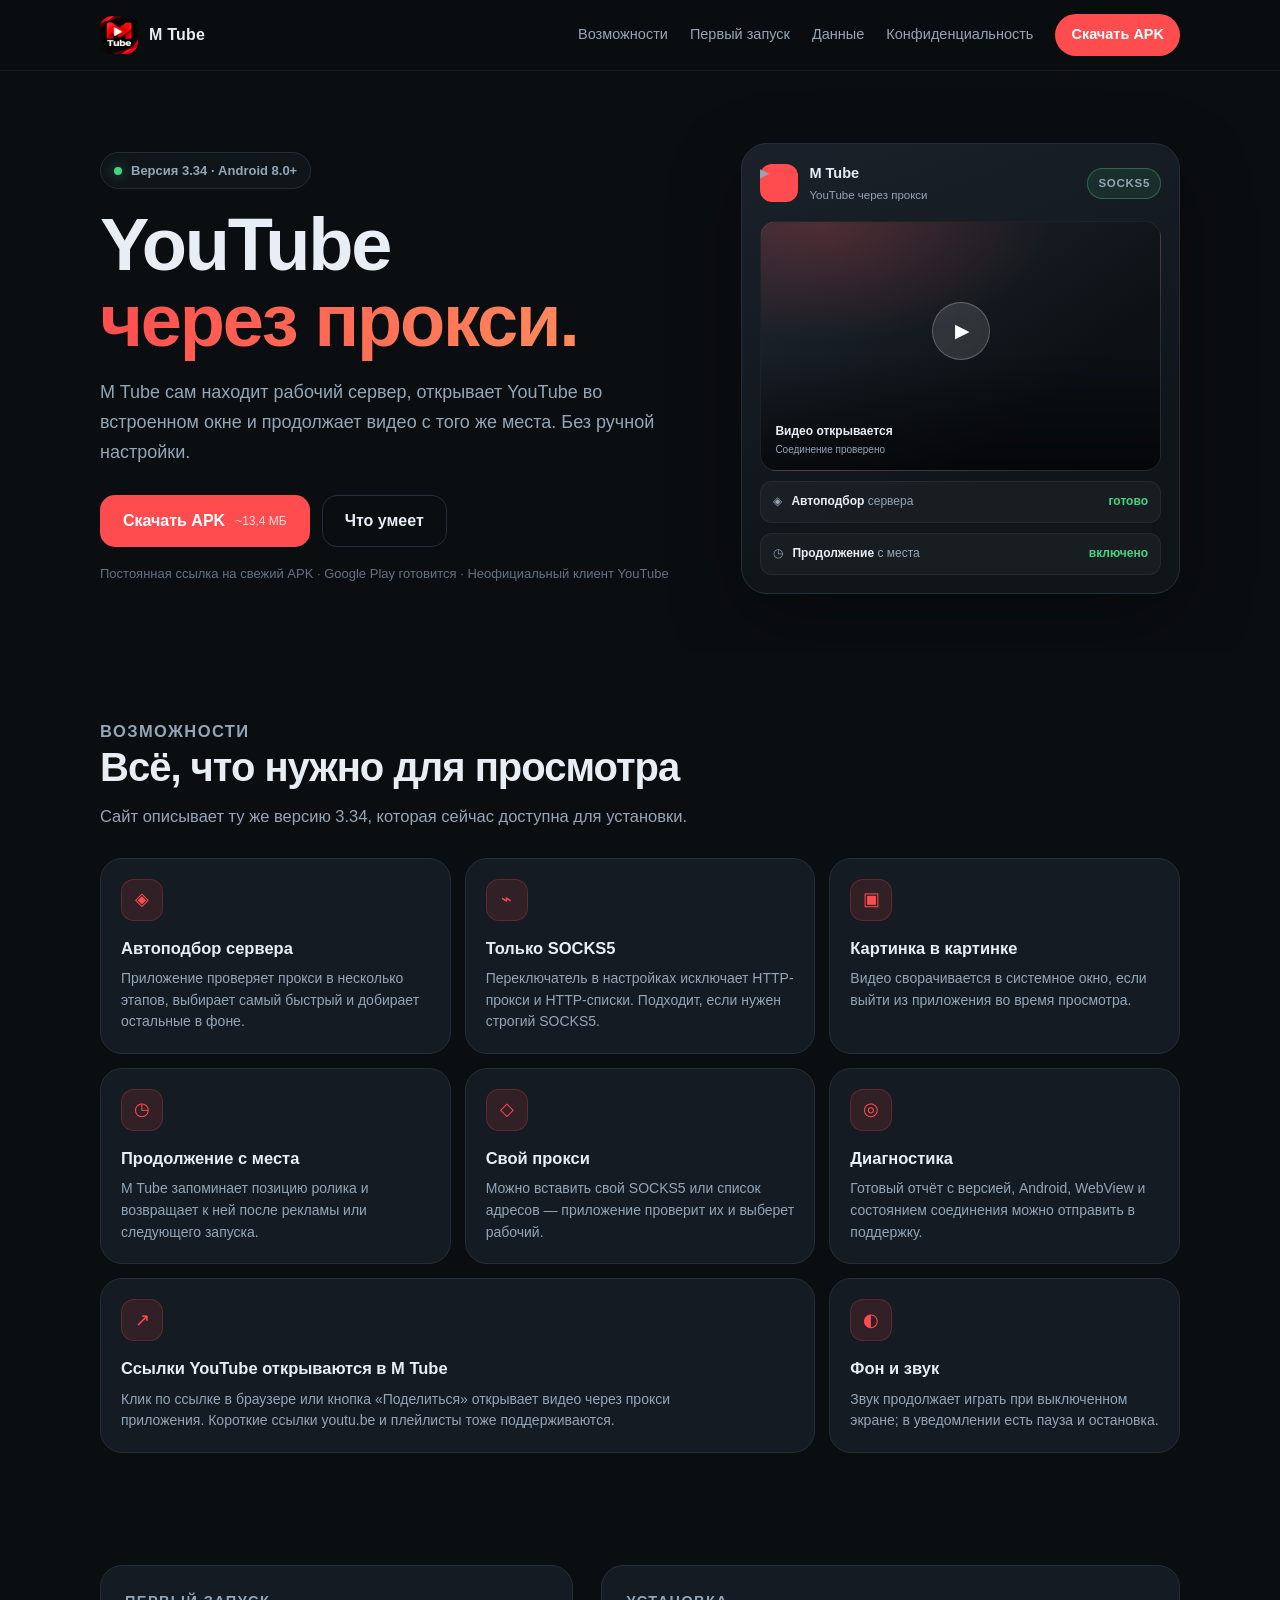
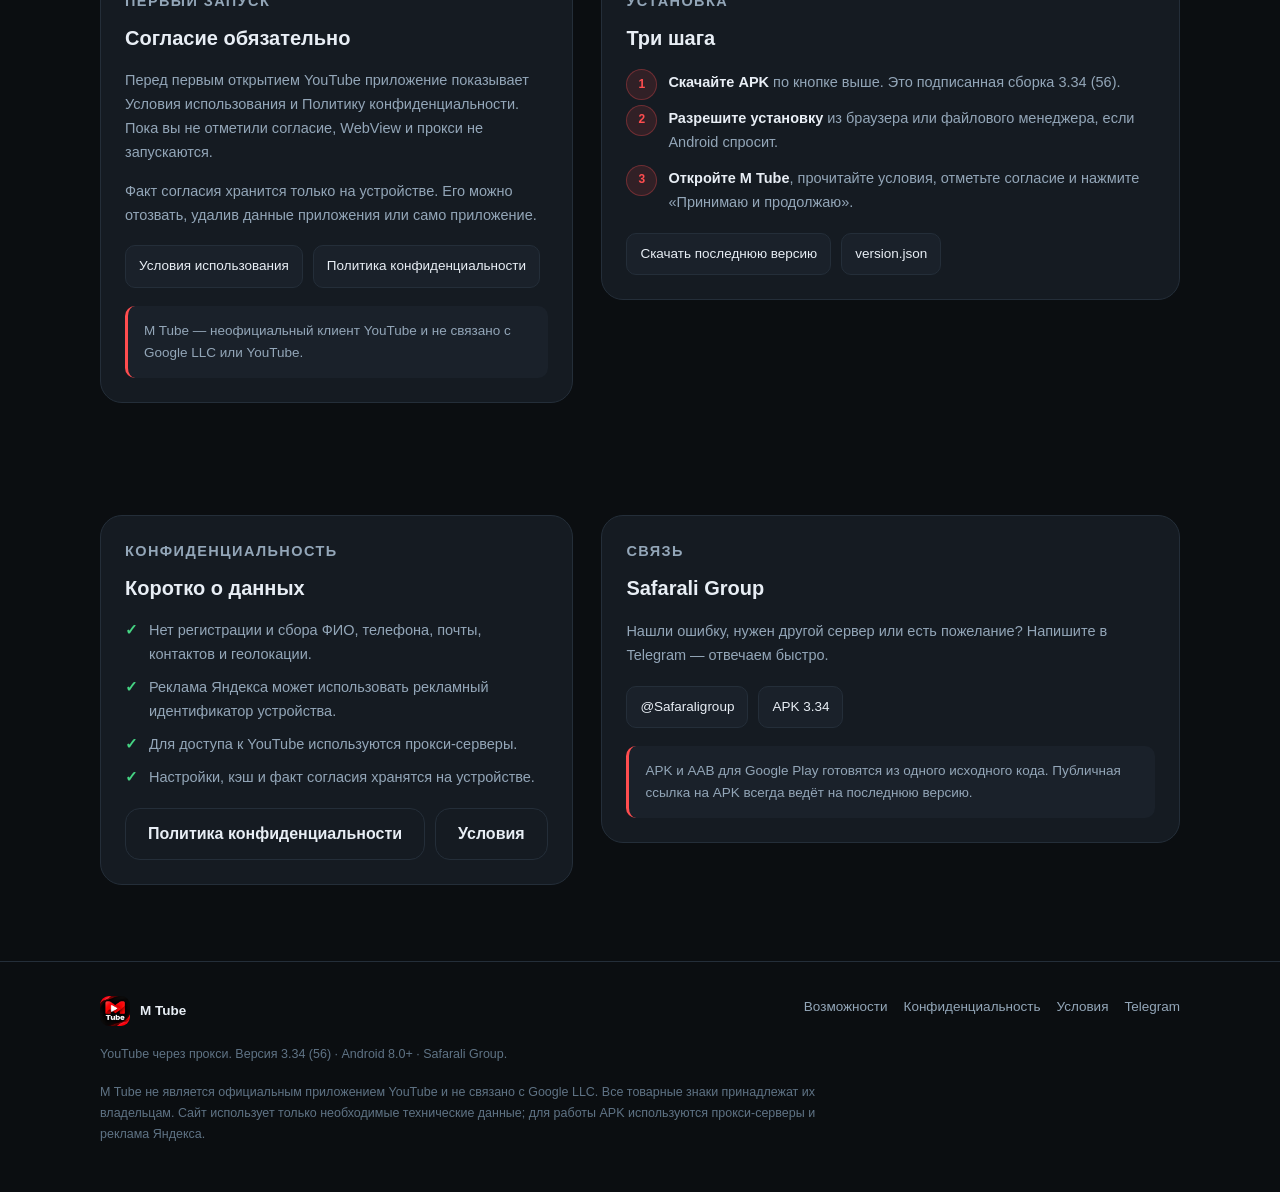
==== commit a13e92e1: "M Tube 3.34: публичный сайт, политика, условия и APK (56)" ====
--- a/index.html
+++ b/index.html
@@ -5,13 +5,14 @@
 <meta name="viewport" content="width=device-width, initial-scale=1, viewport-fit=cover">
 <meta name="theme-color" content="#0b0e11">
 <meta name="color-scheme" content="dark">
-<meta name="description" content="Политика конфиденциальности приложения M Tube: какие данные обрабатываются, зачем нужны разрешения и как удалить свои данные.">
-<title>Политика конфиденциальности | M Tube</title>
+<meta name="description" content="M Tube — YouTube через прокси на Android. Автоподбор сервера, режим только SOCKS5, картинка в картинке и продолжение с места. Скачать APK.">
+<link rel="icon" href="assets/icon.png" type="image/png">
+<title>M Tube — YouTube через прокси | Safarali Group</title>
 <style>
   * { box-sizing: border-box; }
   :root {
     --bg: #0b0e11;
-    --bg-soft: #12171d;
+    --bg-soft: #10151a;
     --card: #151b22;
     --card-2: #1a212a;
     --stroke: #242e39;
@@ -20,19 +21,22 @@
     --accent: #ff4d4f;
     --accent-2: #ff8a5c;
     --accent-soft: rgba(255, 77, 79, .12);
-    --radius: 18px;
-    --radius-sm: 12px;
-    --max: 780px;
+    --green: #45d483;
+    --radius: 22px;
+    --radius-sm: 14px;
+    --max: 1120px;
     --pad: 20px;
-    --base: 16px;
   }
   html { scroll-behavior: smooth; }
-  @media (prefers-reduced-motion: reduce) { html { scroll-behavior: auto; } }
+  @media (prefers-reduced-motion: reduce) {
+    html { scroll-behavior: auto; }
+    *, *::before, *::after { animation: none !important; transition: none !important; }
+  }
   body {
     margin: 0;
     background: var(--bg);
     color: var(--text);
-    font: var(--base)/1.65 -apple-system, BlinkMacSystemFont, "Segoe UI", Roboto, "Helvetica Neue", Arial, sans-serif;
+    font: 16px/1.65 -apple-system, BlinkMacSystemFont, "Segoe UI", Roboto, "Helvetica Neue", Arial, sans-serif;
     -webkit-font-smoothing: antialiased;
     text-rendering: optimizeLegibility;
   }
@@ -41,280 +45,442 @@
   a:focus-visible, button:focus-visible {
     outline: 3px solid var(--accent-2);
     outline-offset: 3px;
-    border-radius: 6px;
-  }
-
+    border-radius: 8px;
+  }
   .wrap { max-width: var(--max); margin: 0 auto; padding: 0 var(--pad); }
+  .skip {
+    position: absolute; left: -9999px; top: 0;
+    background: var(--accent); color: #fff; padding: 10px 16px; z-index: 100;
+  }
+  .skip:focus { left: 12px; top: 12px; }
 
   /* ── Шапка ───────────────────────────────────────────── */
-  header.hero { padding: 32px 0 8px; }
-  .brand {
-    display: inline-flex; align-items: center; gap: 12px;
-  }
-  .logo {
-    width: 40px; height: 40px; border-radius: 50%;
+  .site-header {
+    position: sticky; top: 0; z-index: 20;
+    background: rgba(11, 14, 17, .88);
+    border-bottom: 1px solid rgba(255, 255, 255, .06);
+    backdrop-filter: blur(18px);
+    -webkit-backdrop-filter: blur(18px);
+  }
+  .header-inner {
+    min-height: 70px;
+    display: flex; align-items: center; justify-content: space-between; gap: 18px;
+  }
+  .brand { display: inline-flex; align-items: center; gap: 11px; color: var(--text); }
+  .brand:hover { text-decoration: none; }
+  .brand img {
+    width: 38px; height: 38px; border-radius: 12px;
+    background: #000; object-fit: contain;
+  }
+  .brand-name { font-weight: 700; letter-spacing: .2px; }
+  .site-nav { display: flex; align-items: center; gap: 22px; }
+  .site-nav a { color: var(--muted); font-size: 14.5px; }
+  .site-nav a:hover { color: var(--text); text-decoration: none; }
+  .nav-download {
+    padding: 9px 16px; border-radius: 999px;
+    background: var(--accent); color: #fff !important;
+    font-weight: 700; font-size: 14px;
+  }
+  .nav-download:hover { background: #e53b3e; }
+
+  /* ── Первый экран ────────────────────────────────────── */
+  .hero { padding: 72px 0 56px; overflow: hidden; }
+  .hero-grid {
+    display: grid; grid-template-columns: 1.15fr .85fr;
+    gap: 48px; align-items: center;
+  }
+  .eyebrow {
+    display: inline-flex; align-items: center; gap: 9px;
+    margin: 0 0 18px; padding: 7px 13px;
+    border: 1px solid var(--stroke); border-radius: 999px;
+    background: var(--bg-soft); color: var(--muted);
+    font-size: 13px; font-weight: 600;
+  }
+  .dot { width: 8px; height: 8px; border-radius: 50%; background: var(--green); box-shadow: 0 0 12px rgba(69, 212, 131, .5); }
+  h1 {
+    margin: 0 0 20px;
+    font-size: clamp(40px, 6.3vw, 74px);
+    line-height: 1.02;
+    letter-spacing: -2.2px;
+    font-weight: 800;
+  }
+  h1 span {
+    background: linear-gradient(100deg, var(--accent), var(--accent-2));
+    -webkit-background-clip: text; background-clip: text;
+    -webkit-text-fill-color: transparent;
+  }
+  .lead { max-width: 560px; margin: 0 0 28px; color: var(--muted); font-size: 18px; }
+  .actions { display: flex; flex-wrap: wrap; gap: 12px; align-items: center; }
+  .btn {
+    display: inline-flex; align-items: center; justify-content: center; gap: 10px;
+    min-height: 52px; padding: 0 22px;
+    border-radius: 15px; border: 1px solid transparent;
+    background: var(--accent); color: #fff;
+    font-weight: 700; font-size: 16px;
+    transition: transform .15s, background .2s, border-color .2s;
+  }
+  .btn:hover { text-decoration: none; background: #e53b3e; transform: translateY(-1px); }
+  .btn:active { transform: translateY(0); }
+  .btn small { font-weight: 500; opacity: .8; font-size: 12px; }
+  .btn.ghost { background: transparent; border-color: var(--stroke); color: var(--text); }
+  .btn.ghost:hover { background: var(--card); border-color: #3a4654; }
+  .meta { margin: 16px 0 0; color: var(--text-muted, #5f7385); font-size: 13px; }
+
+  /* ── Карточка-витрина ────────────────────────────────── */
+  .app-card {
+    position: relative;
+    padding: 18px;
+    background: linear-gradient(160deg, #1a212a, #10151a 70%);
+    border: 1px solid var(--stroke);
+    border-radius: 26px;
+    box-shadow: 0 24px 70px rgba(0, 0, 0, .38);
+  }
+  .app-card::before {
+    content: ""; position: absolute; inset: -1px; z-index: -1;
+    border-radius: 27px;
+    background: linear-gradient(140deg, rgba(255, 77, 79, .5), transparent 42%);
+    opacity: .55;
+  }
+  .app-card-top { display: flex; align-items: center; gap: 11px; margin-bottom: 16px; }
+  .mini-logo {
+    width: 38px; height: 38px; border-radius: 12px;
     display: grid; place-items: center;
-    background: var(--accent);
-    flex: none;
-  }
-  .logo svg { display: block; }
-  .brand-name { font-weight: 600; letter-spacing: .2px; font-size: 17px; }
-  h1 {
-    font-size: clamp(28px, 6vw, 44px);
-    line-height: 1.15;
-    margin: 20px 0 8px;
-    letter-spacing: -.5px;
-  }
-  .updated {
-    margin-top: 12px;
-    color: var(--muted); font-size: 14px;
-  }
-
-  /* ── Быстрая навигация ───────────────────────────────── */
-  nav.toc {
-    display: flex; gap: 8px; overflow-x: auto;
-    padding: 16px 0 8px;
-    scrollbar-width: none;
-  }
-  nav.toc::-webkit-scrollbar { display: none; }
-  .chip {
-    flex: none; padding: 8px 16px;
-    background: var(--card); border: 1px solid var(--stroke);
-    border-radius: 999px; color: var(--text);
-    font-size: 14.5px; white-space: nowrap;
-    transition: border-color .2s, background .2s, transform .15s;
-  }
-  .chip:hover { border-color: var(--accent); background: var(--accent-soft); text-decoration: none; }
-  .chip:active { transform: scale(.97); }
-
-  /* ── Карточка-итог ───────────────────────────────────── */
-  .summary {
-    margin: 20px 0 8px;
+    background: var(--accent); color: #fff; font-size: 15px;
+  }
+  .app-card-top b { display: block; font-size: 14.5px; }
+  .app-card-top span { display: block; color: var(--muted); font-size: 11.5px; }
+  .pill {
+    margin-left: auto; padding: 5px 10px;
+    border-radius: 999px; border: 1px solid rgba(69, 212, 131, .35);
+    background: rgba(69, 212, 131, .1); color: var(--green);
+    font-size: 10px; font-weight: 800; letter-spacing: .7px;
+  }
+  .screen {
+    position: relative; aspect-ratio: 16 / 10;
+    border-radius: 16px; overflow: hidden;
+    border: 1px solid rgba(255, 255, 255, .07);
+    background:
+      radial-gradient(120% 100% at 15% 0%, rgba(255, 77, 79, .22), transparent 48%),
+      linear-gradient(145deg, #202731, #0c1014 72%);
+  }
+  .screen::after {
+    content: ""; position: absolute; inset: 0;
+    background: linear-gradient(180deg, transparent 55%, rgba(0, 0, 0, .55));
+  }
+  .screen-play {
+    position: absolute; left: 50%; top: 44%; transform: translate(-50%, -50%);
+    width: 58px; height: 58px; border-radius: 50%;
+    display: grid; place-items: center;
+    background: rgba(255, 255, 255, .12);
+    border: 1px solid rgba(255, 255, 255, .24);
+    color: #fff; font-size: 19px; padding-left: 4px;
+    backdrop-filter: blur(5px);
+  }
+  .screen-caption { position: absolute; left: 14px; bottom: 12px; z-index: 1; }
+  .screen-caption b { display: block; font-size: 12px; }
+  .screen-caption span { display: block; color: var(--muted); font-size: 10px; }
+  .app-row {
+    display: flex; align-items: center; gap: 9px;
+    margin-top: 10px; padding: 10px 12px;
+    background: rgba(255, 255, 255, .035);
+    border: 1px solid rgba(255, 255, 255, .06);
+    border-radius: 12px;
+    color: var(--muted); font-size: 12px;
+  }
+  .app-row strong { color: var(--text); font-weight: 600; }
+  .app-row .ok { margin-left: auto; color: var(--green); font-weight: 700; }
+
+  /* ── Секции ──────────────────────────────────────────── */
+  section { padding: 56px 0; }
+  .section-head { max-width: 700px; margin-bottom: 28px; }
+  .kicker {
+    margin: 0 0 8px; color: var(--accent); font-size: 12px;
+    font-weight: 800; letter-spacing: 1.4px; text-transform: uppercase;
+  }
+  h2 {
+    margin: 0; font-size: clamp(28px, 4vw, 40px);
+    line-height: 1.14; letter-spacing: -1px;
+  }
+  .section-head p { margin: 12px 0 0; color: var(--muted); font-size: 16.5px; }
+
+  .feature-grid {
+    display: grid; grid-template-columns: repeat(3, 1fr); gap: 14px;
+  }
+  .feature {
     padding: 20px;
-    background: var(--card-2);
-    border: 1px solid var(--stroke);
-    border-radius: var(--radius);
-  }
-  .summary p { margin: 0; }
-
-  /* ── Секции ──────────────────────────────────────────── */
-  main { padding: 8px 0 40px; }
-  section {
-    margin-top: 20px;
-    padding: 20px 24px;
     background: var(--card);
     border: 1px solid var(--stroke);
     border-radius: var(--radius);
   }
-  section h2 {
-    font-size: clamp(18px, 3vw, 22px);
-    line-height: 1.3;
-    margin: 0 0 8px;
-    letter-spacing: -.2px;
-  }
-  section p, section li { margin: 8px 0; }
-  section p:first-of-type { margin-top: 0; }
-  ul { padding-left: 20px; }
-  li::marker { color: var(--accent); }
-  strong { color: #fff; font-weight: 700; }
-  .note {
-    padding: 12px 16px;
-    background: var(--card-2);
+  .feature .ico {
+    width: 42px; height: 42px; margin-bottom: 14px;
+    display: grid; place-items: center;
+    border-radius: 13px;
+    background: var(--accent-soft);
+    border: 1px solid rgba(255, 77, 79, .22);
+    color: var(--accent); font-size: 18px;
+  }
+  .feature h3 { margin: 0 0 6px; font-size: 16.5px; }
+  .feature p { margin: 0; color: var(--muted); font-size: 14px; line-height: 1.55; }
+  .feature.wide { grid-column: span 2; }
+  .feature.wide p { max-width: 620px; }
+
+  .split {
+    display: grid; grid-template-columns: .9fr 1.1fr;
+    gap: 28px; align-items: start;
+  }
+  .legal-card, .install-card, .data-card {
+    background: var(--card);
+    border: 1px solid var(--stroke);
+    border-radius: var(--radius);
+    padding: 24px;
+  }
+  .legal-card h3, .install-card h3, .data-card h3 { margin: 0 0 10px; font-size: 20px; }
+  .legal-card p, .install-card p, .data-card p { color: var(--muted); font-size: 14.5px; }
+  .legal-links { display: flex; flex-wrap: wrap; gap: 10px; margin-top: 18px; }
+  .legal-links a {
+    padding: 9px 13px; border-radius: 10px;
+    border: 1px solid var(--stroke); background: var(--card-2);
+    color: var(--text); font-size: 13.5px;
+  }
+  .legal-links a:hover { border-color: var(--accent); text-decoration: none; }
+  .steps { counter-reset: step; display: grid; gap: 12px; margin: 16px 0 0; padding: 0; list-style: none; }
+  .steps li { position: relative; padding-left: 42px; color: var(--muted); font-size: 14.5px; }
+  .steps li::before {
+    counter-increment: step; content: counter(step);
+    position: absolute; left: 0; top: -2px;
+    width: 29px; height: 29px; border-radius: 50%;
+    display: grid; place-items: center;
+    background: var(--accent-soft); border: 1px solid rgba(255, 77, 79, .3);
+    color: var(--accent); font-weight: 800; font-size: 12px;
+  }
+  .steps b { color: var(--text); }
+  .data-list { margin: 14px 0 0; padding: 0; list-style: none; display: grid; gap: 9px; }
+  .data-list li { color: var(--muted); font-size: 14.5px; padding-left: 24px; position: relative; }
+  .data-list li::before { content: "✓"; position: absolute; left: 0; color: var(--green); font-weight: 800; }
+  .data-actions { margin-top: 18px; display: flex; flex-wrap: wrap; gap: 10px; }
+
+  .notice {
+    margin-top: 18px; padding: 14px 16px;
     border-left: 3px solid var(--accent);
     border-radius: 10px;
-    color: var(--muted);
-    font-size: 15px;
-  }
-  .grid2 { display: grid; grid-template-columns: 1fr; gap: 12px; }
-  .perm {
-    padding: 16px;
     background: var(--card-2);
-    border: 1px solid var(--stroke);
-    border-radius: var(--radius-sm);
-  }
-  .perm b { display: block; margin-bottom: 4px; color: #fff; }
-  .perm span { color: var(--muted); font-size: 15px; }
-
-  /* ── Подвал ──────────────────────────────────────────── */
+    color: var(--muted); font-size: 13.5px;
+  }
+
   footer {
-    padding: 24px 0 48px;
-    color: var(--muted); font-size: 14.5px;
-    text-align: center;
-  }
-  footer .brand-inline { color: var(--text); font-weight: 700; }
-  footer .links { margin: 8px 0 0; }
-  footer .links a { color: var(--muted); }
-  footer .links a:hover { color: var(--accent); }
-  .to-top {
-    display: inline-flex; align-items: center; gap: 8px;
-    margin-top: 16px; padding: 10px 20px;
-    background: var(--card); border: 1px solid var(--stroke);
-    border-radius: 999px; color: var(--text); font-size: 14.5px;
-  }
-  .to-top:hover { border-color: var(--accent); background: var(--accent-soft); text-decoration: none; }
-
-  /* ── Планшеты ────────────────────────────────────────── */
-  @media (min-width: 700px) {
-    :root { --max: 860px; --pad: 32px; --base: 17px; }
-    .grid2 { grid-template-columns: 1fr 1fr; }
-    section { padding: 24px 32px; }
-    header.hero { padding-top: 48px; }
-  }
-
-  /* ── Ноутбуки и большие экраны ───────────────────────── */
-  @media (min-width: 1100px) {
-    :root { --max: 980px; --base: 18px; }
-    section { margin-top: 24px; padding: 32px 40px; }
-    .summary { padding: 24px; }
-  }
-
-  /* ── Телевизоры: читаемость с дивана ─────────────────── */
-  @media (min-width: 1600px) {
-    :root { --max: 1180px; --base: 22px; }
-    header.hero { padding-top: 64px; }
-    h1 { font-size: 56px; }
-    .brand-name { font-size: 22px; }
-    .logo { width: 48px; height: 48px; }
-    .updated { font-size: 18px; }
-    .chip { font-size: 19px; padding: 12px 24px; }
-    section { padding: 40px 48px; border-radius: 24px; }
-    section h2 { font-size: 28px; gap: 16px; }
-    .note, .perm span { font-size: 19px; }
-    .to-top { font-size: 19px; }
-    a:focus-visible { outline-width: 5px; }
+    margin-top: 20px; padding: 34px 0 48px;
+    border-top: 1px solid var(--stroke);
+    color: var(--muted); font-size: 13.5px;
+  }
+  .footer-grid { display: flex; flex-wrap: wrap; gap: 20px; justify-content: space-between; align-items: flex-start; }
+  .footer-brand { display: flex; align-items: center; gap: 10px; color: var(--text); font-weight: 700; }
+  .footer-brand img { width: 30px; height: 30px; border-radius: 9px; }
+  .footer-links { display: flex; flex-wrap: wrap; gap: 16px; }
+  .footer-links a { color: var(--muted); }
+  .footer-links a:hover { color: var(--accent); text-decoration: none; }
+  .footer-note { margin-top: 18px; max-width: 760px; color: #5f7385; font-size: 12.5px; }
+
+  @media (max-width: 900px) {
+    .hero-grid, .split { grid-template-columns: 1fr; }
+    .hero { padding-top: 48px; }
+    .app-card { max-width: 560px; }
+    .feature-grid { grid-template-columns: 1fr 1fr; }
+    .feature.wide { grid-column: span 2; }
+    .site-nav a:not(.nav-download) { display: none; }
+  }
+  @media (max-width: 560px) {
+    :root { --pad: 16px; }
+    h1 { letter-spacing: -1.4px; }
+    .lead { font-size: 16.5px; }
+    .feature-grid { grid-template-columns: 1fr; }
+    .feature.wide { grid-column: span 1; }
+    .actions .btn { width: 100%; }
+    .legal-card, .install-card, .data-card { padding: 19px; }
+    .header-inner { min-height: 62px; }
+    .brand img { width: 34px; height: 34px; }
   }
 </style>
 </head>
 <body>
-<div class="wrap">
-
-  <header class="hero">
-    <div class="brand">
-      <span class="logo" aria-hidden="true">
-        <svg width="20" height="20" viewBox="0 0 24 24" fill="none">
-          <path d="M9 7.5v9l7.5-4.5L9 7.5z" fill="#fff"/>
-        </svg>
-      </span>
+<a class="skip" href="#main">Перейти к содержимому</a>
+
+<header class="site-header">
+  <div class="wrap header-inner">
+    <a class="brand" href="./" aria-label="M Tube — главная">
+      <img src="assets/icon.png" alt="" width="38" height="38">
       <span class="brand-name">M Tube</span>
+    </a>
+    <nav class="site-nav" aria-label="Навигация">
+      <a href="#features">Возможности</a>
+      <a href="#first-run">Первый запуск</a>
+      <a href="#data">Данные</a>
+      <a href="privacy.html">Конфиденциальность</a>
+      <a class="nav-download" href="apk/MTube-latest.apk">Скачать APK</a>
+    </nav>
+  </div>
+</header>
+
+<main id="main">
+  <section class="hero">
+    <div class="wrap hero-grid">
+      <div>
+        <p class="eyebrow"><span class="dot" aria-hidden="true"></span> Версия 3.34 · Android 8.0+</p>
+        <h1>YouTube<br><span>через прокси.</span></h1>
+        <p class="lead">M Tube сам находит рабочий сервер, открывает YouTube во встроенном окне и продолжает видео с того же места. Без ручной настройки.</p>
+        <div class="actions">
+          <a class="btn" href="apk/MTube-latest.apk">Скачать APK <small>~13,4 МБ</small></a>
+          <a class="btn ghost" href="#features">Что умеет</a>
+        </div>
+        <p class="meta">Постоянная ссылка на свежий APK · Google Play готовится · Неофициальный клиент YouTube</p>
+      </div>
+
+      <div class="app-card" aria-label="Как выглядит работа M Tube">
+        <div class="app-card-top">
+          <span class="mini-logo" aria-hidden="true">▶</span>
+          <div><b>M Tube</b><span>YouTube через прокси</span></div>
+          <span class="pill">SOCKS5</span>
+        </div>
+        <div class="screen">
+          <div class="screen-play" aria-hidden="true">▶</div>
+          <div class="screen-caption"><b>Видео открывается</b><span>Соединение проверено</span></div>
+        </div>
+        <div class="app-row"><span aria-hidden="true">◈</span> <span><strong>Автоподбор</strong> сервера</span><span class="ok">готово</span></div>
+        <div class="app-row"><span aria-hidden="true">◷</span> <span><strong>Продолжение</strong> с места</span><span class="ok">включено</span></div>
+      </div>
     </div>
-
-    <h1>Политика конфиденциальности</h1>
-    <div class="updated">Действует с 18 ноября 2026 г.</div>
-  </header>
-
-  <nav class="toc" aria-label="Разделы политики">
-    <a class="chip" href="#who">Кто мы</a>
-    <a class="chip" href="#data">Данные</a>
-    <a class="chip" href="#permissions">Разрешения</a>
-    <a class="chip" href="#third">Третьи лица</a>
-    <a class="chip" href="#storage">Хранение</a>
-    <a class="chip" href="#kids">Дети</a>
-    <a class="chip" href="#contacts">Контакты</a>
-  </nav>
-
-  <div class="summary">
-    <p><strong>Коротко:</strong> приложение не требует регистрации и не собирает ваши
-    персональные данные. Мы не имеем доступа к вашим аккаунтам, перепискам, контактам,
-    фотографиям и геолокации.</p>
+  </section>
+
+  <section id="features">
+    <div class="wrap">
+      <div class="section-head">
+        <p class="kicker">Возможности</p>
+        <h2>Всё, что нужно для просмотра</h2>
+        <p>Сайт описывает ту же версию 3.34, которая сейчас доступна для установки.</p>
+      </div>
+
+      <div class="feature-grid">
+        <article class="feature">
+          <div class="ico" aria-hidden="true">◈</div>
+          <h3>Автоподбор сервера</h3>
+          <p>Приложение проверяет прокси в несколько этапов, выбирает самый быстрый и добирает остальные в фоне.</p>
+        </article>
+        <article class="feature">
+          <div class="ico" aria-hidden="true">⌁</div>
+          <h3>Только SOCKS5</h3>
+          <p>Переключатель в настройках исключает HTTP-прокси и HTTP-списки. Подходит, если нужен строгий SOCKS5.</p>
+        </article>
+        <article class="feature">
+          <div class="ico" aria-hidden="true">▣</div>
+          <h3>Картинка в картинке</h3>
+          <p>Видео сворачивается в системное окно, если выйти из приложения во время просмотра.</p>
+        </article>
+        <article class="feature">
+          <div class="ico" aria-hidden="true">◷</div>
+          <h3>Продолжение с места</h3>
+          <p>M Tube запоминает позицию ролика и возвращает к ней после рекламы или следующего запуска.</p>
+        </article>
+        <article class="feature">
+          <div class="ico" aria-hidden="true">◇</div>
+          <h3>Свой прокси</h3>
+          <p>Можно вставить свой SOCKS5 или список адресов — приложение проверит их и выберет рабочий.</p>
+        </article>
+        <article class="feature">
+          <div class="ico" aria-hidden="true">◎</div>
+          <h3>Диагностика</h3>
+          <p>Готовый отчёт с версией, Android, WebView и состоянием соединения можно отправить в поддержку.</p>
+        </article>
+        <article class="feature wide">
+          <div class="ico" aria-hidden="true">↗</div>
+          <h3>Ссылки YouTube открываются в M Tube</h3>
+          <p>Клик по ссылке в браузере или кнопка «Поделиться» открывает видео через прокси приложения. Короткие ссылки youtu.be и плейлисты тоже поддерживаются.</p>
+        </article>
+        <article class="feature">
+          <div class="ico" aria-hidden="true">◐</div>
+          <h3>Фон и звук</h3>
+          <p>Звук продолжает играть при выключенном экране; в уведомлении есть пауза и остановка.</p>
+        </article>
+      </div>
+    </div>
+  </section>
+
+  <section id="first-run">
+    <div class="wrap split">
+      <div class="legal-card">
+        <p class="kicker">Первый запуск</p>
+        <h3>Согласие обязательно</h3>
+        <p>Перед первым открытием YouTube приложение показывает Условия использования и Политику конфиденциальности. Пока вы не отметили согласие, WebView и прокси не запускаются.</p>
+        <p>Факт согласия хранится только на устройстве. Его можно отозвать, удалив данные приложения или само приложение.</p>
+        <div class="legal-links">
+          <a href="terms.html">Условия использования</a>
+          <a href="privacy.html">Политика конфиденциальности</a>
+        </div>
+        <div class="notice">M Tube — неофициальный клиент YouTube и не связано с Google LLC или YouTube.</div>
+      </div>
+
+      <div class="install-card">
+        <p class="kicker">Установка</p>
+        <h3>Три шага</h3>
+        <ol class="steps">
+          <li><b>Скачайте APK</b> по кнопке выше. Это подписанная сборка 3.34 (56).</li>
+          <li><b>Разрешите установку</b> из браузера или файлового менеджера, если Android спросит.</li>
+          <li><b>Откройте M Tube</b>, прочитайте условия, отметьте согласие и нажмите «Принимаю и продолжаю».</li>
+        </ol>
+        <div class="legal-links">
+          <a href="apk/MTube-latest.apk">Скачать последнюю версию</a>
+          <a href="version.json">version.json</a>
+        </div>
+      </div>
+    </div>
+  </section>
+
+  <section id="data">
+    <div class="wrap split">
+      <div class="data-card">
+        <p class="kicker">Конфиденциальность</p>
+        <h3>Коротко о данных</h3>
+        <ul class="data-list">
+          <li>Нет регистрации и сбора ФИО, телефона, почты, контактов и геолокации.</li>
+          <li>Реклама Яндекса может использовать рекламный идентификатор устройства.</li>
+          <li>Для доступа к YouTube используются прокси-серверы.</li>
+          <li>Настройки, кэш и факт согласия хранятся на устройстве.</li>
+        </ul>
+        <div class="data-actions">
+          <a class="btn ghost" href="privacy.html">Политика конфиденциальности</a>
+          <a class="btn ghost" href="terms.html">Условия</a>
+        </div>
+      </div>
+
+      <div class="install-card">
+        <p class="kicker">Связь</p>
+        <h3>Safarali Group</h3>
+        <p>Нашли ошибку, нужен другой сервер или есть пожелание? Напишите в Telegram — отвечаем быстро.</p>
+        <div class="legal-links">
+          <a href="https://t.me/Safaraligroup">@Safaraligroup</a>
+          <a href="apk/MTube-3.34.apk">APK 3.34</a>
+        </div>
+        <div class="notice">APK и AAB для Google Play готовятся из одного исходного кода. Публичная ссылка на APK всегда ведёт на последнюю версию.</div>
+      </div>
+    </div>
+  </section>
+</main>
+
+<footer>
+  <div class="wrap">
+    <div class="footer-grid">
+      <div>
+        <div class="footer-brand"><img src="assets/icon.png" alt="" width="30" height="30"> M Tube</div>
+        <div class="footer-note">YouTube через прокси. Версия 3.34 (56) · Android 8.0+ · Safarali Group.</div>
+      </div>
+      <div class="footer-links">
+        <a href="#features">Возможности</a>
+        <a href="privacy.html">Конфиденциальность</a>
+        <a href="terms.html">Условия</a>
+        <a href="https://t.me/Safaraligroup">Telegram</a>
+      </div>
+    </div>
+    <div class="footer-note">M Tube не является официальным приложением YouTube и не связано с Google LLC. Все товарные знаки принадлежат их владельцам. Сайт использует только необходимые технические данные; для работы APK используются прокси-серверы и реклама Яндекса.</div>
   </div>
-
-  <main>
-
-    <section id="who">
-      <h2>Кто мы</h2>
-      <p>Приложение «M Tube» разработано и поддерживается <strong>Safarali Group</strong>
-      (далее «мы», «разработчик»). Контакт для любых вопросов по обработке данных:
-      Telegram <a href="https://t.me/Safaraligroup">@Safaraligroup</a>.</p>
-    </section>
-
-    <section id="data">
-      <h2>Какие данные обрабатываются</h2>
-      <p><strong>Вы вводите сами.</strong> Аккаунт в приложении не требуется. Если вы
-      входите в аккаунт Google внутри встроенного окна YouTube, эти данные обрабатываются
-      Google по его правилам; мы к ним доступа не имеем и не храним.</p>
-      <p><strong>Технические данные страницы.</strong> Приложение открывает YouTube во
-      встроенном браузере. Сайт может сохранять на вашем устройстве cookie, кэш и
-      локальное хранилище, как в обычном браузере. Этими данными управляет Google.
-      Мы не передаём их третьим лицам и не имеем к ним доступа.</p>
-      <p><strong>Соединение.</strong> Для доступа к YouTube приложение использует
-      прокси-серверы. Через них проходит сетевой трафик, необходимый для работы
-      приложения. Мы не ведём журналов содержимого ваших запросов, не сохраняем историю
-      просмотров и не связываем трафик с вашей личностью.</p>
-      <p><strong>Реклама.</strong> В приложении показывается реклама через рекламную сеть
-      <strong>Яндекс Реклама (Yandex Mobile Ads)</strong>. Рекламная сеть может получать
-      обезличенные технические сведения об устройстве (модель, версия системы, язык,
-      рекламный идентификатор) для подбора и показа объявлений. Подробнее:
-      <a href="https://yandex.ru/legal/confidential/">политика конфиденциальности
-      Яндекса</a>. Мы не передаём рекламной сети ваше имя, телефон, почту или иные
-      сведения, которые позволяют вас идентифицировать.</p>
-      <div class="note"><strong>Мы не собираем:</strong> ФИО, телефон, e-mail, контакты,
-      SMS, фото и видео из галереи, геолокацию, список установленных приложений,
-      историю просмотров.</div>
-    </section>
-
-    <section id="permissions">
-      <h2>Разрешения и зачем они</h2>
-      <div class="grid2">
-        <div class="perm"><b>Интернет</b><span>Загрузка видео и страниц YouTube.</span></div>
-        <div class="perm"><b>Уведомления</b><span>Кнопка «Остановить» для фонового воспроизведения.</span></div>
-        <div class="perm"><b>Работа в фоне</b><span>Звук не обрывается, когда экран выключен или приложение свёрнуто.</span></div>
-      </div>
-    </section>
-
-    <section id="third">
-      <h2>Передача данных третьим лицам</h2>
-      <p>Мы не продаём и не передаём ваши персональные данные. Обработка происходит
-      только в объёме, необходимом для работы функций приложения, силами:</p>
-      <ul>
-        <li><strong>Google / YouTube</strong>: содержимое сайта и ваши действия на нём
-        регулируются <a href="https://policies.google.com/privacy">политикой Google</a>;</li>
-        <li><strong>Яндекс</strong>: показ рекламы;</li>
-        <li><strong>прокси-серверы</strong>: только для доставки сетевых запросов.</li>
-      </ul>
-    </section>
-
-    <section id="storage">
-      <h2>Хранение и удаление</h2>
-      <p>Мы не храним ваши данные на своих серверах. Все локальные данные (cookie, кэш,
-      настройки) хранятся только на вашем устройстве. Удалить их можно в любой момент:
-      «Настройки телефона → Приложения → M Tube → Память → Очистить данные» или
-      удалением приложения.</p>
-    </section>
-
-    <section id="kids">
-      <h2>Дети</h2>
-      <p>Приложение не предназначено для детей младше 13 лет и не собирает данные о них
-      осознанно. Если вы считаете, что ребёнок пользуется приложением, вы можете удалить
-      данные приложения на устройстве.</p>
-    </section>
-
-    <section>
-      <h2>Безопасность</h2>
-      <p>Соединение с сайтами выполняется по HTTPS. Мы принимаем разумные меры, чтобы
-      предотвратить несанкционированный доступ, однако ни один способ передачи данных
-      в интернете не является абсолютно безопасным.</p>
-    </section>
-
-    <section>
-      <h2>Изменения политики</h2>
-      <p>Мы можем обновлять эту политику. Актуальная версия всегда доступна по этому
-      адресу; дата вступления в силу указана в начале страницы.</p>
-    </section>
-
-    <section id="contacts">
-      <h2>Контакты</h2>
-      <p>По любым вопросам, связанным с конфиденциальностью, пишите в Telegram:
-      <a href="https://t.me/Safaraligroup">@Safaraligroup</a>.</p>
-    </section>
-
-  </main>
-
-  <footer>
-    <div><span class="brand-inline">M Tube</span>, Safarali Group</div>
-    <div class="links"><a href="terms.html">Условия использования</a></div>
-    <a class="to-top" href="#top">Наверх</a>
-  </footer>
-
-</div>
+</footer>
 </body>
 </html>
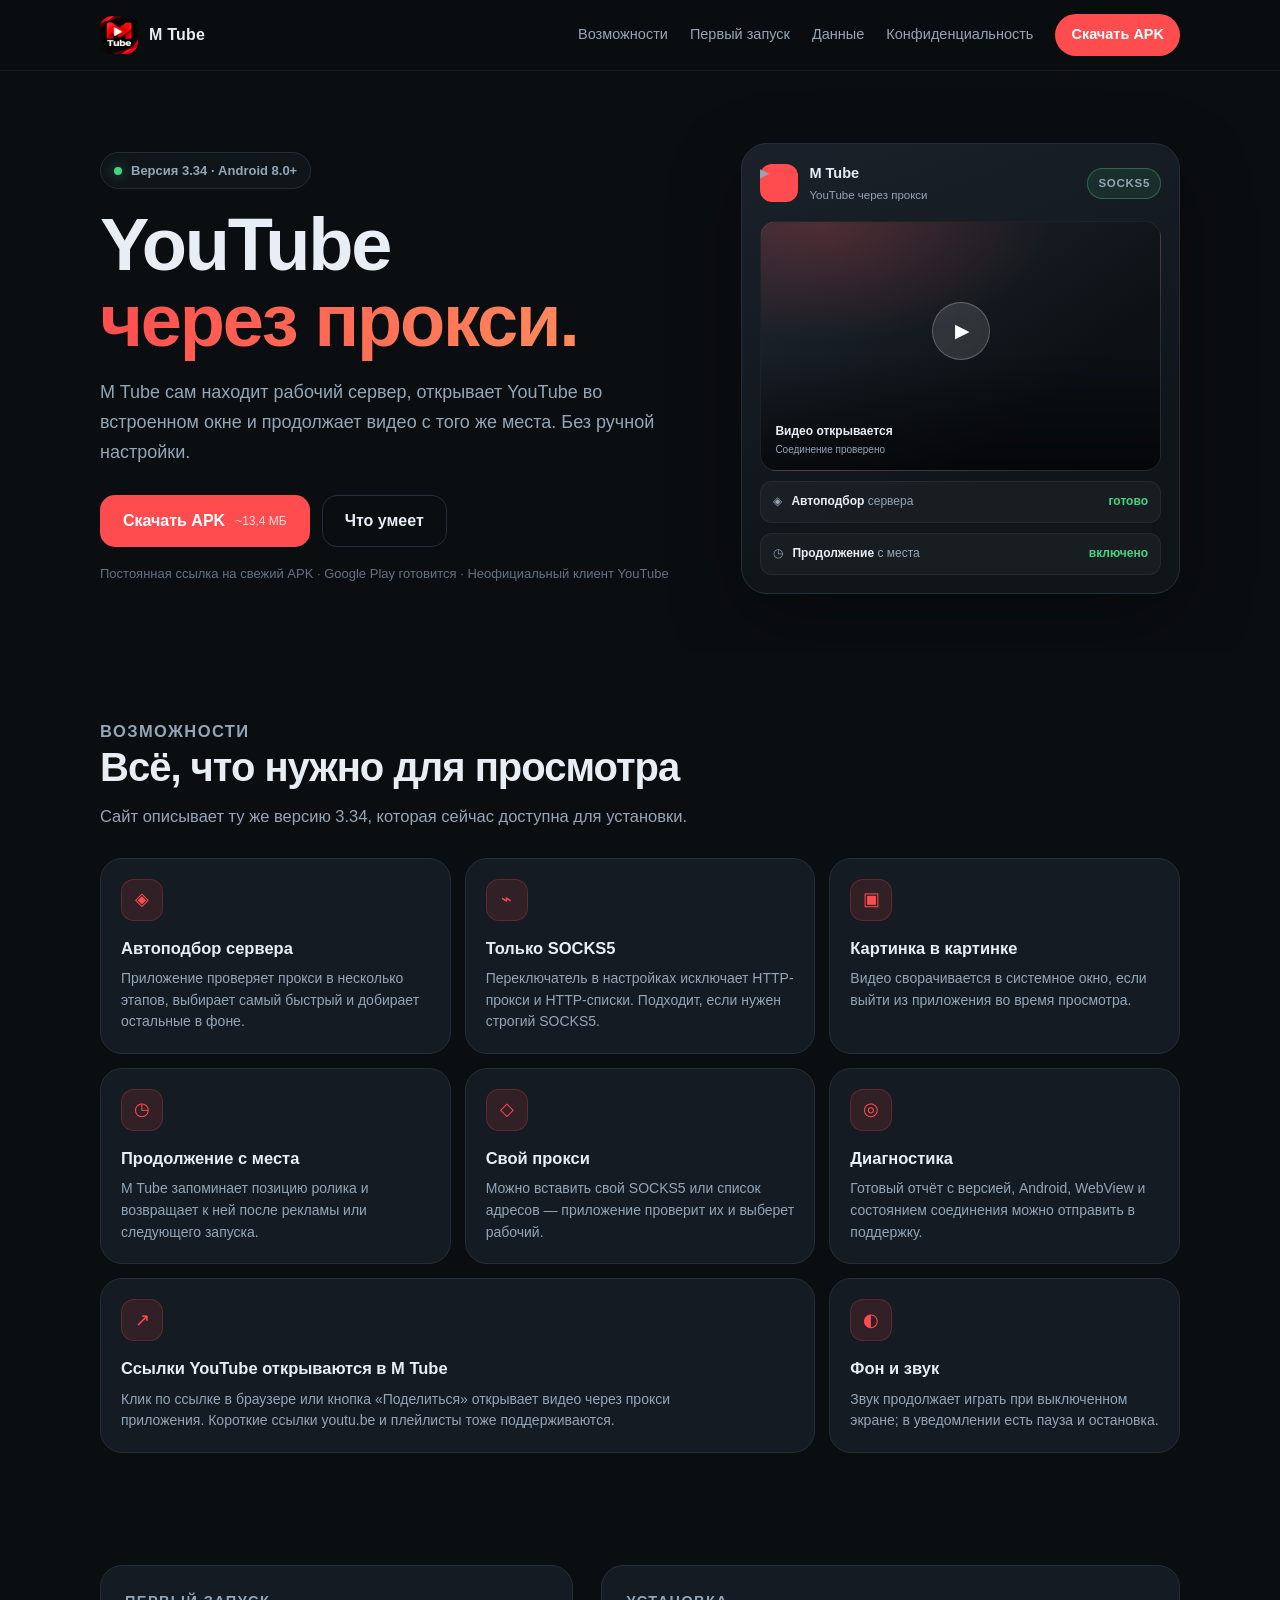
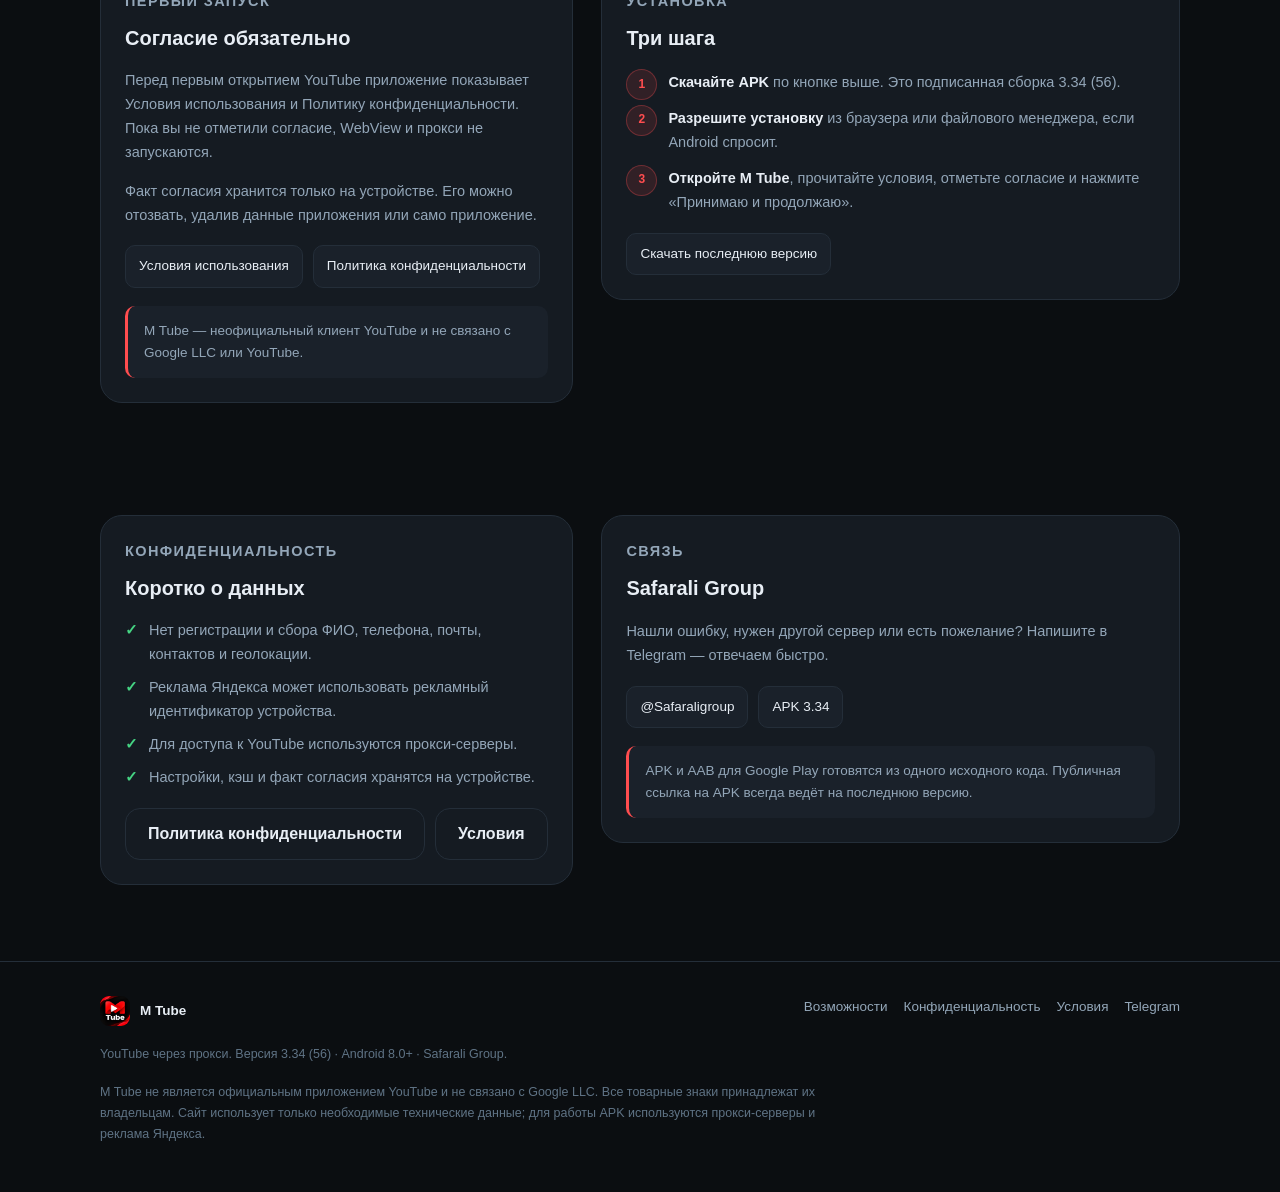
==== commit 97323b46: "Сайт: убрать публичную ссылку на version.json" ====
--- a/index.html
+++ b/index.html
@@ -428,7 +428,6 @@
         </ol>
         <div class="legal-links">
           <a href="apk/MTube-latest.apk">Скачать последнюю версию</a>
-          <a href="version.json">version.json</a>
         </div>
       </div>
     </div>
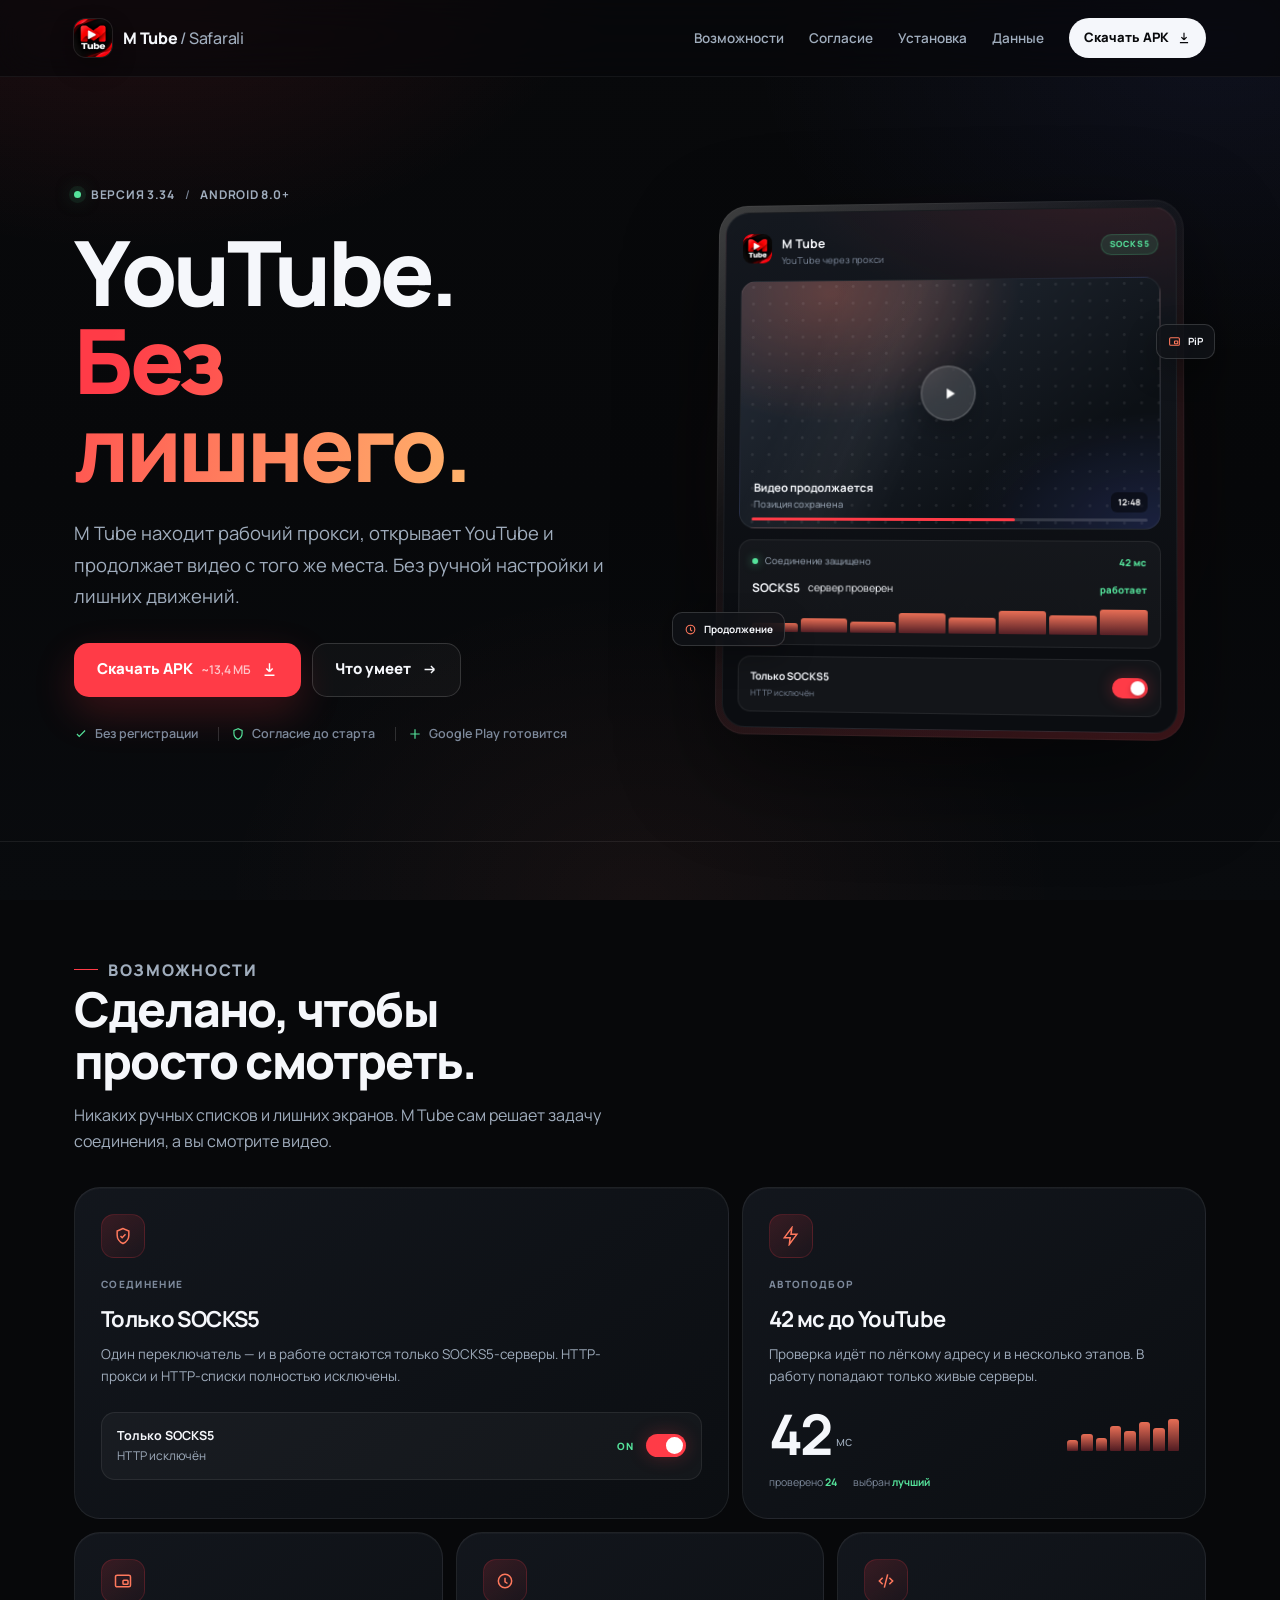
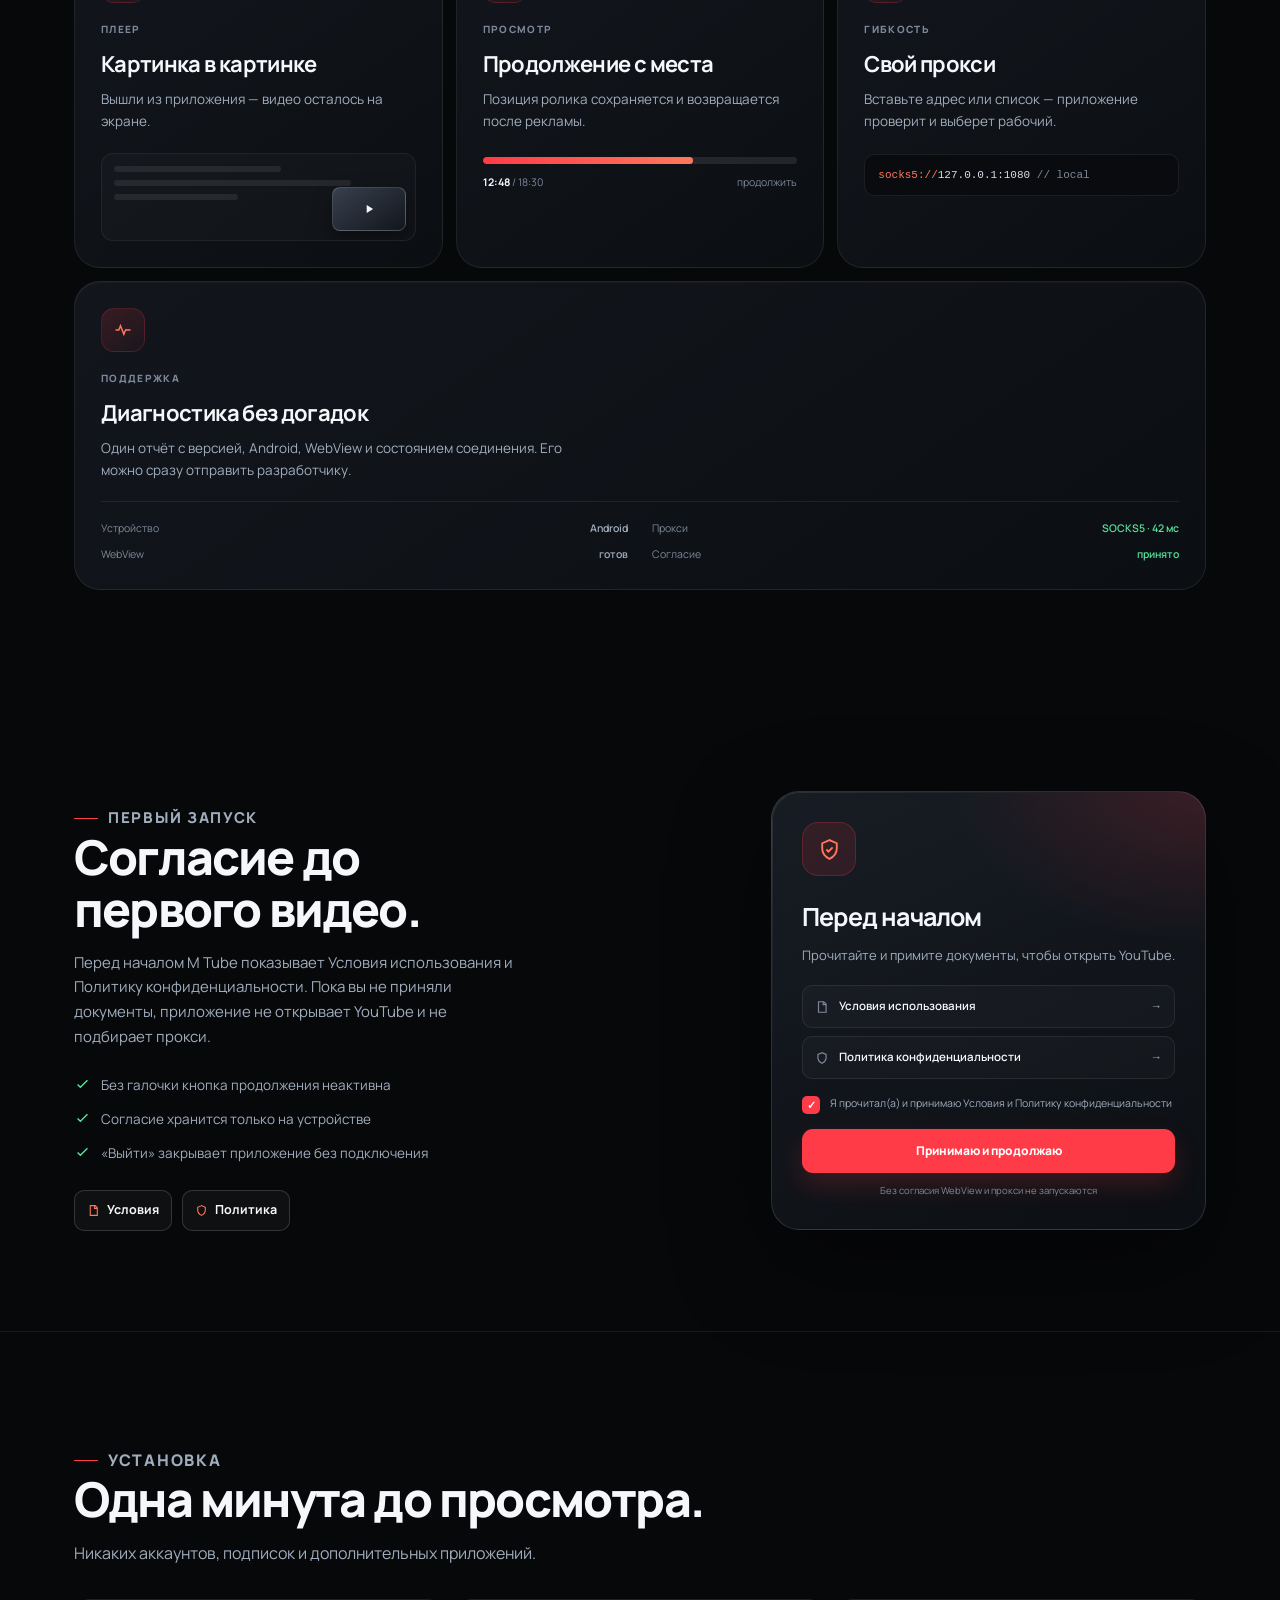
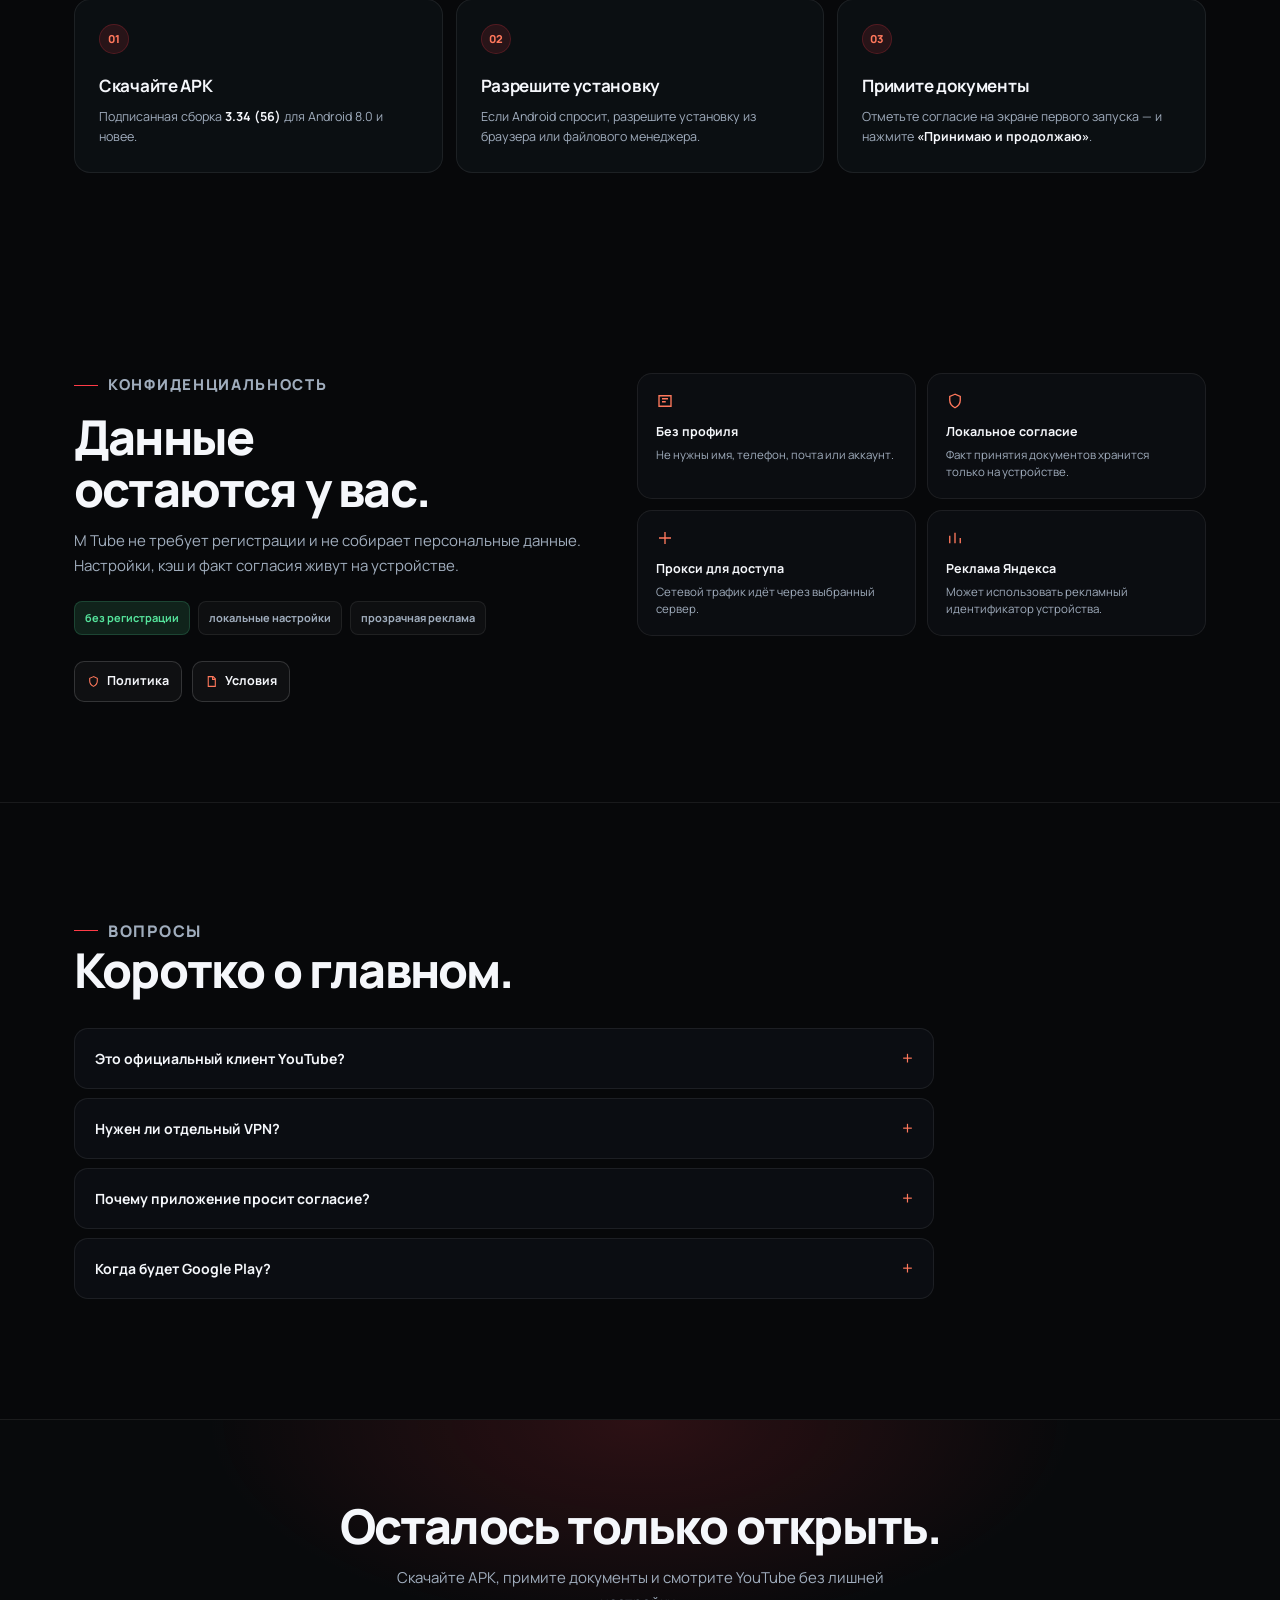
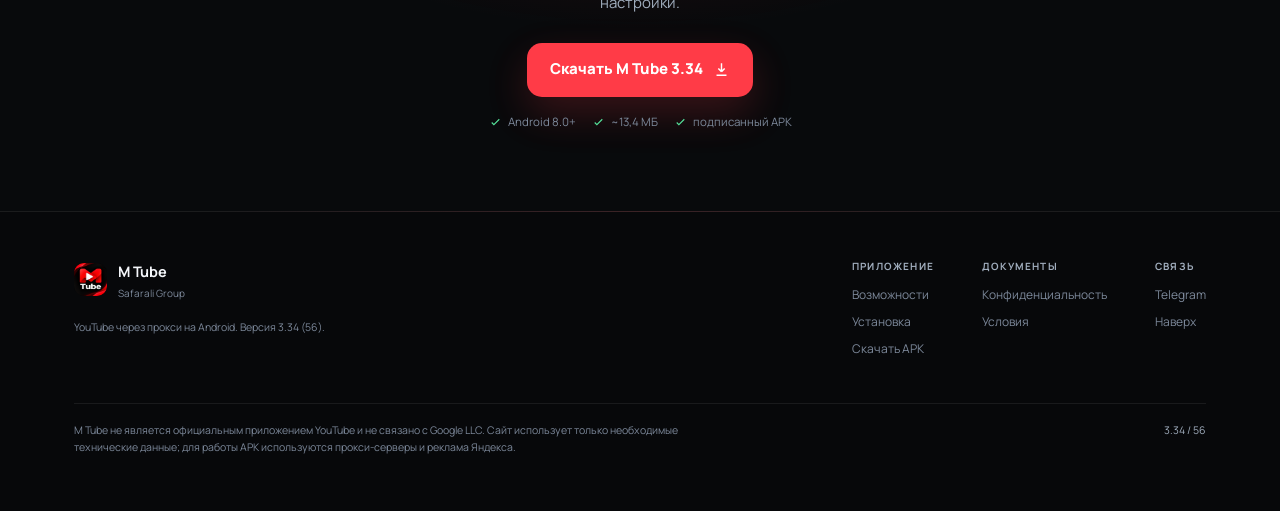
==== commit f9382628: "Сайт: премиальный редизайн с Manrope" ====
--- a/index.html
+++ b/index.html
@@ -3,482 +3,424 @@
 <head>
 <meta charset="utf-8">
 <meta name="viewport" content="width=device-width, initial-scale=1, viewport-fit=cover">
-<meta name="theme-color" content="#0b0e11">
+<meta name="theme-color" content="#07080a">
 <meta name="color-scheme" content="dark">
-<meta name="description" content="M Tube — YouTube через прокси на Android. Автоподбор сервера, режим только SOCKS5, картинка в картинке и продолжение с места. Скачать APK.">
+<meta name="description" content="M Tube — YouTube через прокси на Android. Автоподбор сервера, режим только SOCKS5, картинка в картинке и продолжение с места. Скачать APK 3.34.">
+<link rel="canonical" href="https://tojikontvru.github.io/mtube-privacy/">
+<meta property="og:type" content="website">
+<meta property="og:title" content="M Tube — YouTube через прокси">
+<meta property="og:description" content="Автоподбор сервера, только SOCKS5, PiP и продолжение с места. APK 3.34 для Android.">
+<meta property="og:url" content="https://tojikontvru.github.io/mtube-privacy/">
+<meta property="og:image" content="https://tojikontvru.github.io/mtube-privacy/assets/icon.png">
 <link rel="icon" href="assets/icon.png" type="image/png">
+<link rel="preload" href="assets/fonts/manrope-cyrillic.woff2" as="font" type="font/woff2" crossorigin>
+<link rel="preload" href="assets/fonts/manrope-latin.woff2" as="font" type="font/woff2" crossorigin>
+<link rel="stylesheet" href="assets/site.css?v=58">
 <title>M Tube — YouTube через прокси | Safarali Group</title>
-<style>
-  * { box-sizing: border-box; }
-  :root {
-    --bg: #0b0e11;
-    --bg-soft: #10151a;
-    --card: #151b22;
-    --card-2: #1a212a;
-    --stroke: #242e39;
-    --text: #e8eef5;
-    --muted: #93a6b8;
-    --accent: #ff4d4f;
-    --accent-2: #ff8a5c;
-    --accent-soft: rgba(255, 77, 79, .12);
-    --green: #45d483;
-    --radius: 22px;
-    --radius-sm: 14px;
-    --max: 1120px;
-    --pad: 20px;
-  }
-  html { scroll-behavior: smooth; }
-  @media (prefers-reduced-motion: reduce) {
-    html { scroll-behavior: auto; }
-    *, *::before, *::after { animation: none !important; transition: none !important; }
-  }
-  body {
-    margin: 0;
-    background: var(--bg);
-    color: var(--text);
-    font: 16px/1.65 -apple-system, BlinkMacSystemFont, "Segoe UI", Roboto, "Helvetica Neue", Arial, sans-serif;
-    -webkit-font-smoothing: antialiased;
-    text-rendering: optimizeLegibility;
-  }
-  a { color: var(--accent); text-decoration: none; }
-  a:hover { text-decoration: underline; }
-  a:focus-visible, button:focus-visible {
-    outline: 3px solid var(--accent-2);
-    outline-offset: 3px;
-    border-radius: 8px;
-  }
-  .wrap { max-width: var(--max); margin: 0 auto; padding: 0 var(--pad); }
-  .skip {
-    position: absolute; left: -9999px; top: 0;
-    background: var(--accent); color: #fff; padding: 10px 16px; z-index: 100;
-  }
-  .skip:focus { left: 12px; top: 12px; }
-
-  /* ── Шапка ───────────────────────────────────────────── */
-  .site-header {
-    position: sticky; top: 0; z-index: 20;
-    background: rgba(11, 14, 17, .88);
-    border-bottom: 1px solid rgba(255, 255, 255, .06);
-    backdrop-filter: blur(18px);
-    -webkit-backdrop-filter: blur(18px);
-  }
-  .header-inner {
-    min-height: 70px;
-    display: flex; align-items: center; justify-content: space-between; gap: 18px;
-  }
-  .brand { display: inline-flex; align-items: center; gap: 11px; color: var(--text); }
-  .brand:hover { text-decoration: none; }
-  .brand img {
-    width: 38px; height: 38px; border-radius: 12px;
-    background: #000; object-fit: contain;
-  }
-  .brand-name { font-weight: 700; letter-spacing: .2px; }
-  .site-nav { display: flex; align-items: center; gap: 22px; }
-  .site-nav a { color: var(--muted); font-size: 14.5px; }
-  .site-nav a:hover { color: var(--text); text-decoration: none; }
-  .nav-download {
-    padding: 9px 16px; border-radius: 999px;
-    background: var(--accent); color: #fff !important;
-    font-weight: 700; font-size: 14px;
-  }
-  .nav-download:hover { background: #e53b3e; }
-
-  /* ── Первый экран ────────────────────────────────────── */
-  .hero { padding: 72px 0 56px; overflow: hidden; }
-  .hero-grid {
-    display: grid; grid-template-columns: 1.15fr .85fr;
-    gap: 48px; align-items: center;
-  }
-  .eyebrow {
-    display: inline-flex; align-items: center; gap: 9px;
-    margin: 0 0 18px; padding: 7px 13px;
-    border: 1px solid var(--stroke); border-radius: 999px;
-    background: var(--bg-soft); color: var(--muted);
-    font-size: 13px; font-weight: 600;
-  }
-  .dot { width: 8px; height: 8px; border-radius: 50%; background: var(--green); box-shadow: 0 0 12px rgba(69, 212, 131, .5); }
-  h1 {
-    margin: 0 0 20px;
-    font-size: clamp(40px, 6.3vw, 74px);
-    line-height: 1.02;
-    letter-spacing: -2.2px;
-    font-weight: 800;
-  }
-  h1 span {
-    background: linear-gradient(100deg, var(--accent), var(--accent-2));
-    -webkit-background-clip: text; background-clip: text;
-    -webkit-text-fill-color: transparent;
-  }
-  .lead { max-width: 560px; margin: 0 0 28px; color: var(--muted); font-size: 18px; }
-  .actions { display: flex; flex-wrap: wrap; gap: 12px; align-items: center; }
-  .btn {
-    display: inline-flex; align-items: center; justify-content: center; gap: 10px;
-    min-height: 52px; padding: 0 22px;
-    border-radius: 15px; border: 1px solid transparent;
-    background: var(--accent); color: #fff;
-    font-weight: 700; font-size: 16px;
-    transition: transform .15s, background .2s, border-color .2s;
-  }
-  .btn:hover { text-decoration: none; background: #e53b3e; transform: translateY(-1px); }
-  .btn:active { transform: translateY(0); }
-  .btn small { font-weight: 500; opacity: .8; font-size: 12px; }
-  .btn.ghost { background: transparent; border-color: var(--stroke); color: var(--text); }
-  .btn.ghost:hover { background: var(--card); border-color: #3a4654; }
-  .meta { margin: 16px 0 0; color: var(--text-muted, #5f7385); font-size: 13px; }
-
-  /* ── Карточка-витрина ────────────────────────────────── */
-  .app-card {
-    position: relative;
-    padding: 18px;
-    background: linear-gradient(160deg, #1a212a, #10151a 70%);
-    border: 1px solid var(--stroke);
-    border-radius: 26px;
-    box-shadow: 0 24px 70px rgba(0, 0, 0, .38);
-  }
-  .app-card::before {
-    content: ""; position: absolute; inset: -1px; z-index: -1;
-    border-radius: 27px;
-    background: linear-gradient(140deg, rgba(255, 77, 79, .5), transparent 42%);
-    opacity: .55;
-  }
-  .app-card-top { display: flex; align-items: center; gap: 11px; margin-bottom: 16px; }
-  .mini-logo {
-    width: 38px; height: 38px; border-radius: 12px;
-    display: grid; place-items: center;
-    background: var(--accent); color: #fff; font-size: 15px;
-  }
-  .app-card-top b { display: block; font-size: 14.5px; }
-  .app-card-top span { display: block; color: var(--muted); font-size: 11.5px; }
-  .pill {
-    margin-left: auto; padding: 5px 10px;
-    border-radius: 999px; border: 1px solid rgba(69, 212, 131, .35);
-    background: rgba(69, 212, 131, .1); color: var(--green);
-    font-size: 10px; font-weight: 800; letter-spacing: .7px;
-  }
-  .screen {
-    position: relative; aspect-ratio: 16 / 10;
-    border-radius: 16px; overflow: hidden;
-    border: 1px solid rgba(255, 255, 255, .07);
-    background:
-      radial-gradient(120% 100% at 15% 0%, rgba(255, 77, 79, .22), transparent 48%),
-      linear-gradient(145deg, #202731, #0c1014 72%);
-  }
-  .screen::after {
-    content: ""; position: absolute; inset: 0;
-    background: linear-gradient(180deg, transparent 55%, rgba(0, 0, 0, .55));
-  }
-  .screen-play {
-    position: absolute; left: 50%; top: 44%; transform: translate(-50%, -50%);
-    width: 58px; height: 58px; border-radius: 50%;
-    display: grid; place-items: center;
-    background: rgba(255, 255, 255, .12);
-    border: 1px solid rgba(255, 255, 255, .24);
-    color: #fff; font-size: 19px; padding-left: 4px;
-    backdrop-filter: blur(5px);
-  }
-  .screen-caption { position: absolute; left: 14px; bottom: 12px; z-index: 1; }
-  .screen-caption b { display: block; font-size: 12px; }
-  .screen-caption span { display: block; color: var(--muted); font-size: 10px; }
-  .app-row {
-    display: flex; align-items: center; gap: 9px;
-    margin-top: 10px; padding: 10px 12px;
-    background: rgba(255, 255, 255, .035);
-    border: 1px solid rgba(255, 255, 255, .06);
-    border-radius: 12px;
-    color: var(--muted); font-size: 12px;
-  }
-  .app-row strong { color: var(--text); font-weight: 600; }
-  .app-row .ok { margin-left: auto; color: var(--green); font-weight: 700; }
-
-  /* ── Секции ──────────────────────────────────────────── */
-  section { padding: 56px 0; }
-  .section-head { max-width: 700px; margin-bottom: 28px; }
-  .kicker {
-    margin: 0 0 8px; color: var(--accent); font-size: 12px;
-    font-weight: 800; letter-spacing: 1.4px; text-transform: uppercase;
-  }
-  h2 {
-    margin: 0; font-size: clamp(28px, 4vw, 40px);
-    line-height: 1.14; letter-spacing: -1px;
-  }
-  .section-head p { margin: 12px 0 0; color: var(--muted); font-size: 16.5px; }
-
-  .feature-grid {
-    display: grid; grid-template-columns: repeat(3, 1fr); gap: 14px;
-  }
-  .feature {
-    padding: 20px;
-    background: var(--card);
-    border: 1px solid var(--stroke);
-    border-radius: var(--radius);
-  }
-  .feature .ico {
-    width: 42px; height: 42px; margin-bottom: 14px;
-    display: grid; place-items: center;
-    border-radius: 13px;
-    background: var(--accent-soft);
-    border: 1px solid rgba(255, 77, 79, .22);
-    color: var(--accent); font-size: 18px;
-  }
-  .feature h3 { margin: 0 0 6px; font-size: 16.5px; }
-  .feature p { margin: 0; color: var(--muted); font-size: 14px; line-height: 1.55; }
-  .feature.wide { grid-column: span 2; }
-  .feature.wide p { max-width: 620px; }
-
-  .split {
-    display: grid; grid-template-columns: .9fr 1.1fr;
-    gap: 28px; align-items: start;
-  }
-  .legal-card, .install-card, .data-card {
-    background: var(--card);
-    border: 1px solid var(--stroke);
-    border-radius: var(--radius);
-    padding: 24px;
-  }
-  .legal-card h3, .install-card h3, .data-card h3 { margin: 0 0 10px; font-size: 20px; }
-  .legal-card p, .install-card p, .data-card p { color: var(--muted); font-size: 14.5px; }
-  .legal-links { display: flex; flex-wrap: wrap; gap: 10px; margin-top: 18px; }
-  .legal-links a {
-    padding: 9px 13px; border-radius: 10px;
-    border: 1px solid var(--stroke); background: var(--card-2);
-    color: var(--text); font-size: 13.5px;
-  }
-  .legal-links a:hover { border-color: var(--accent); text-decoration: none; }
-  .steps { counter-reset: step; display: grid; gap: 12px; margin: 16px 0 0; padding: 0; list-style: none; }
-  .steps li { position: relative; padding-left: 42px; color: var(--muted); font-size: 14.5px; }
-  .steps li::before {
-    counter-increment: step; content: counter(step);
-    position: absolute; left: 0; top: -2px;
-    width: 29px; height: 29px; border-radius: 50%;
-    display: grid; place-items: center;
-    background: var(--accent-soft); border: 1px solid rgba(255, 77, 79, .3);
-    color: var(--accent); font-weight: 800; font-size: 12px;
-  }
-  .steps b { color: var(--text); }
-  .data-list { margin: 14px 0 0; padding: 0; list-style: none; display: grid; gap: 9px; }
-  .data-list li { color: var(--muted); font-size: 14.5px; padding-left: 24px; position: relative; }
-  .data-list li::before { content: "✓"; position: absolute; left: 0; color: var(--green); font-weight: 800; }
-  .data-actions { margin-top: 18px; display: flex; flex-wrap: wrap; gap: 10px; }
-
-  .notice {
-    margin-top: 18px; padding: 14px 16px;
-    border-left: 3px solid var(--accent);
-    border-radius: 10px;
-    background: var(--card-2);
-    color: var(--muted); font-size: 13.5px;
-  }
-
-  footer {
-    margin-top: 20px; padding: 34px 0 48px;
-    border-top: 1px solid var(--stroke);
-    color: var(--muted); font-size: 13.5px;
-  }
-  .footer-grid { display: flex; flex-wrap: wrap; gap: 20px; justify-content: space-between; align-items: flex-start; }
-  .footer-brand { display: flex; align-items: center; gap: 10px; color: var(--text); font-weight: 700; }
-  .footer-brand img { width: 30px; height: 30px; border-radius: 9px; }
-  .footer-links { display: flex; flex-wrap: wrap; gap: 16px; }
-  .footer-links a { color: var(--muted); }
-  .footer-links a:hover { color: var(--accent); text-decoration: none; }
-  .footer-note { margin-top: 18px; max-width: 760px; color: #5f7385; font-size: 12.5px; }
-
-  @media (max-width: 900px) {
-    .hero-grid, .split { grid-template-columns: 1fr; }
-    .hero { padding-top: 48px; }
-    .app-card { max-width: 560px; }
-    .feature-grid { grid-template-columns: 1fr 1fr; }
-    .feature.wide { grid-column: span 2; }
-    .site-nav a:not(.nav-download) { display: none; }
-  }
-  @media (max-width: 560px) {
-    :root { --pad: 16px; }
-    h1 { letter-spacing: -1.4px; }
-    .lead { font-size: 16.5px; }
-    .feature-grid { grid-template-columns: 1fr; }
-    .feature.wide { grid-column: span 1; }
-    .actions .btn { width: 100%; }
-    .legal-card, .install-card, .data-card { padding: 19px; }
-    .header-inner { min-height: 62px; }
-    .brand img { width: 34px; height: 34px; }
-  }
-</style>
 </head>
 <body>
 <a class="skip" href="#main">Перейти к содержимому</a>
 
 <header class="site-header">
-  <div class="wrap header-inner">
+  <div class="shell header-inner">
     <a class="brand" href="./" aria-label="M Tube — главная">
       <img src="assets/icon.png" alt="" width="38" height="38">
-      <span class="brand-name">M Tube</span>
+      <span class="brand-word">M Tube <span>/ Safarali</span></span>
     </a>
     <nav class="site-nav" aria-label="Навигация">
       <a href="#features">Возможности</a>
-      <a href="#first-run">Первый запуск</a>
+      <a href="#first-run">Согласие</a>
+      <a href="#install">Установка</a>
       <a href="#data">Данные</a>
-      <a href="privacy.html">Конфиденциальность</a>
-      <a class="nav-download" href="apk/MTube-latest.apk">Скачать APK</a>
+      <a class="nav-cta" href="apk/MTube-latest.apk">
+        Скачать APK
+        <svg viewBox="0 0 24 24" fill="none" stroke="currentColor" stroke-width="2" aria-hidden="true"><path d="M12 3v12m0 0 4.5-4.5M12 15l-4.5-4.5M5 20h14"/></svg>
+      </a>
     </nav>
   </div>
 </header>
 
 <main id="main">
   <section class="hero">
-    <div class="wrap hero-grid">
-      <div>
-        <p class="eyebrow"><span class="dot" aria-hidden="true"></span> Версия 3.34 · Android 8.0+</p>
-        <h1>YouTube<br><span>через прокси.</span></h1>
-        <p class="lead">M Tube сам находит рабочий сервер, открывает YouTube во встроенном окне и продолжает видео с того же места. Без ручной настройки.</p>
-        <div class="actions">
-          <a class="btn" href="apk/MTube-latest.apk">Скачать APK <small>~13,4 МБ</small></a>
-          <a class="btn ghost" href="#features">Что умеет</a>
-        </div>
-        <p class="meta">Постоянная ссылка на свежий APK · Google Play готовится · Неофициальный клиент YouTube</p>
-      </div>
-
-      <div class="app-card" aria-label="Как выглядит работа M Tube">
-        <div class="app-card-top">
-          <span class="mini-logo" aria-hidden="true">▶</span>
-          <div><b>M Tube</b><span>YouTube через прокси</span></div>
-          <span class="pill">SOCKS5</span>
-        </div>
-        <div class="screen">
-          <div class="screen-play" aria-hidden="true">▶</div>
-          <div class="screen-caption"><b>Видео открывается</b><span>Соединение проверено</span></div>
-        </div>
-        <div class="app-row"><span aria-hidden="true">◈</span> <span><strong>Автоподбор</strong> сервера</span><span class="ok">готово</span></div>
-        <div class="app-row"><span aria-hidden="true">◷</span> <span><strong>Продолжение</strong> с места</span><span class="ok">включено</span></div>
-      </div>
-    </div>
-  </section>
-
-  <section id="features">
-    <div class="wrap">
+    <div class="shell hero-grid">
+      <div class="hero-copy">
+        <p class="eyebrow"><span class="status-dot" aria-hidden="true"></span> Версия 3.34 <span class="slash">/</span> Android 8.0+</p>
+        <h1>YouTube.<br><span class="grad">Без лишнего.</span></h1>
+        <p class="lede">M&nbsp;Tube находит рабочий прокси, открывает YouTube и продолжает видео с того же места. Без ручной настройки и лишних движений.</p>
+        <div class="hero-actions">
+          <a class="btn primary" href="apk/MTube-latest.apk">
+            Скачать APK
+            <small>~13,4 МБ</small>
+            <svg viewBox="0 0 24 24" fill="none" stroke="currentColor" stroke-width="2" aria-hidden="true"><path d="M12 3v12m0 0 4.5-4.5M12 15l-4.5-4.5M5 20h14"/></svg>
+          </a>
+          <a class="btn ghost" href="#features">
+            Что умеет
+            <svg viewBox="0 0 24 24" fill="none" stroke="currentColor" stroke-width="2" aria-hidden="true"><path d="M5 12h14m0 0-5-5m5 5-5 5"/></svg>
+          </a>
+        </div>
+        <ul class="hero-proof">
+          <li>
+            <svg viewBox="0 0 24 24" fill="none" stroke="currentColor" stroke-width="2" aria-hidden="true"><path d="m5 12 4 4L19 6"/></svg>
+            Без регистрации
+          </li>
+          <li>
+            <svg viewBox="0 0 24 24" fill="none" stroke="currentColor" stroke-width="2" aria-hidden="true"><path d="M12 3 5 6v5c0 4.5 3 8 7 10 4-2 7-5.5 7-10V6l-7-3Z"/></svg>
+            Согласие до старта
+          </li>
+          <li>
+            <svg viewBox="0 0 24 24" fill="none" stroke="currentColor" stroke-width="2" aria-hidden="true"><path d="M4 12h16M12 4v16"/></svg>
+            Google Play готовится
+          </li>
+        </ul>
+      </div>
+
+      <div class="hero-visual">
+        <div class="device-wrap">
+          <span class="badge-float badge-pip">
+            <svg viewBox="0 0 24 24" fill="none" stroke="currentColor" stroke-width="2" aria-hidden="true"><rect x="3" y="5" width="18" height="14" rx="2"/><rect x="12" y="11" width="6" height="5" rx="1"/></svg>
+            PiP
+          </span>
+          <span class="badge-float badge-resume">
+            <svg viewBox="0 0 24 24" fill="none" stroke="currentColor" stroke-width="2" aria-hidden="true"><circle cx="12" cy="12" r="8"/><path d="M12 8v5l3 2"/></svg>
+            Продолжение
+          </span>
+
+          <div class="device" role="img" aria-label="Предпросмотр интерфейса M Tube: видео, подключение SOCKS5 и режим только SOCKS5">
+            <div class="device-inner">
+              <div class="device-bar">
+                <img src="assets/icon.png" alt="" width="30" height="30">
+                <div>
+                  <b>M Tube</b>
+                  <span>YouTube через прокси</span>
+                </div>
+                <span class="live">SOCKS5</span>
+              </div>
+
+              <div class="player">
+                <span class="player-button" aria-hidden="true">
+                  <svg viewBox="0 0 24 24" fill="currentColor"><path d="M8 5v14l11-7L8 5Z"/></svg>
+                </span>
+                <div class="player-caption"><b>Видео продолжается</b><span>Позиция сохранена</span></div>
+                <span class="player-time">12:48</span>
+                <div class="progress" aria-hidden="true"><span></span></div>
+              </div>
+
+              <div class="server-card">
+                <div class="server-head"><span class="dot" aria-hidden="true"></span> Соединение защищено <span class="latency">42 мс</span></div>
+                <div class="server-row"><b>SOCKS5</b><span>сервер проверен</span><span class="ok">работает</span></div>
+                <div class="signal" aria-hidden="true">
+                  <i></i><i></i><i></i><i></i><i></i><i></i><i></i><i></i>
+                </div>
+              </div>
+
+              <div class="socks-row">
+                <div><strong>Только SOCKS5</strong><span>HTTP исключён</span></div>
+                <span class="switch-mini" aria-hidden="true"></span>
+              </div>
+            </div>
+          </div>
+        </div>
+      </div>
+    </div>
+  </section>
+
+  <section class="section section-line" id="features">
+    <div class="shell">
       <div class="section-head">
         <p class="kicker">Возможности</p>
-        <h2>Всё, что нужно для просмотра</h2>
-        <p>Сайт описывает ту же версию 3.34, которая сейчас доступна для установки.</p>
-      </div>
-
-      <div class="feature-grid">
-        <article class="feature">
-          <div class="ico" aria-hidden="true">◈</div>
-          <h3>Автоподбор сервера</h3>
-          <p>Приложение проверяет прокси в несколько этапов, выбирает самый быстрый и добирает остальные в фоне.</p>
-        </article>
-        <article class="feature">
-          <div class="ico" aria-hidden="true">⌁</div>
+        <h2>Сделано, чтобы просто смотреть.</h2>
+        <p>Никаких ручных списков и лишних экранов. M&nbsp;Tube сам решает задачу соединения, а вы смотрите видео.</p>
+      </div>
+
+      <div class="bento">
+        <article class="card span-7 card-socks">
+          <div class="card-icon">
+            <svg viewBox="0 0 24 24" fill="none" stroke="currentColor" stroke-width="1.8" aria-hidden="true"><path d="M12 3 5 6v5c0 4.5 3 8 7 10 4-2 7-5.5 7-10V6l-7-3Z"/><path d="m9 12 2 2 4-4"/></svg>
+          </div>
+          <div class="card-kicker">Соединение</div>
           <h3>Только SOCKS5</h3>
-          <p>Переключатель в настройках исключает HTTP-прокси и HTTP-списки. Подходит, если нужен строгий SOCKS5.</p>
-        </article>
-        <article class="feature">
-          <div class="ico" aria-hidden="true">▣</div>
+          <p>Один переключатель — и в работе остаются только SOCKS5-серверы. HTTP-прокси и HTTP-списки полностью исключены.</p>
+          <div class="toggle-demo">
+            <span><strong>Только SOCKS5</strong>HTTP исключён</span>
+            <span class="on">ON</span>
+            <span class="switch" aria-hidden="true"></span>
+          </div>
+        </article>
+
+        <article class="card span-5">
+          <div class="card-icon">
+            <svg viewBox="0 0 24 24" fill="none" stroke="currentColor" stroke-width="1.8" aria-hidden="true"><path d="m13 2-9 12h7l-1 8 9-12h-7l1-8Z"/></svg>
+          </div>
+          <div class="card-kicker">Автоподбор</div>
+          <h3>42 мс до YouTube</h3>
+          <p>Проверка идёт по лёгкому адресу и в несколько этапов. В работу попадают только живые серверы.</p>
+          <div class="speed-demo">
+            <b>42</b><span>мс</span>
+            <div class="signal" aria-hidden="true"><i></i><i></i><i></i><i></i><i></i><i></i><i></i><i></i></div>
+          </div>
+          <div class="speed-meta"><span>проверено <b>24</b></span><span>выбран <b>лучший</b></span></div>
+        </article>
+
+        <article class="card span-4">
+          <div class="card-icon">
+            <svg viewBox="0 0 24 24" fill="none" stroke="currentColor" stroke-width="1.8" aria-hidden="true"><rect x="3" y="5" width="18" height="14" rx="2"/><rect x="12" y="11" width="6" height="5" rx="1"/></svg>
+          </div>
+          <div class="card-kicker">Плеер</div>
           <h3>Картинка в картинке</h3>
-          <p>Видео сворачивается в системное окно, если выйти из приложения во время просмотра.</p>
-        </article>
-        <article class="feature">
-          <div class="ico" aria-hidden="true">◷</div>
+          <p>Вышли из приложения — видео осталось на экране.</p>
+          <div class="pip-demo" aria-hidden="true">
+            <div class="pip-line"></div><div class="pip-line"></div><div class="pip-line"></div>
+            <div class="pip-window"><svg viewBox="0 0 24 24" fill="currentColor"><path d="M8 5v14l11-7L8 5Z"/></svg></div>
+          </div>
+        </article>
+
+        <article class="card span-4">
+          <div class="card-icon">
+            <svg viewBox="0 0 24 24" fill="none" stroke="currentColor" stroke-width="1.8" aria-hidden="true"><circle cx="12" cy="12" r="8"/><path d="M12 8v5l3 2"/></svg>
+          </div>
+          <div class="card-kicker">Просмотр</div>
           <h3>Продолжение с места</h3>
-          <p>M Tube запоминает позицию ролика и возвращает к ней после рекламы или следующего запуска.</p>
-        </article>
-        <article class="feature">
-          <div class="ico" aria-hidden="true">◇</div>
+          <p>Позиция ролика сохраняется и возвращается после рекламы.</p>
+          <div class="resume-demo" aria-hidden="true">
+            <div class="resume-bar"><span></span></div>
+            <div class="resume-meta"><span><b>12:48</b> / 18:30</span><span>продолжить</span></div>
+          </div>
+        </article>
+
+        <article class="card span-4">
+          <div class="card-icon">
+            <svg viewBox="0 0 24 24" fill="none" stroke="currentColor" stroke-width="1.8" aria-hidden="true"><path d="m8 8-4 4 4 4M16 8l4 4-4 4M14 4l-4 16"/></svg>
+          </div>
+          <div class="card-kicker">Гибкость</div>
           <h3>Свой прокси</h3>
-          <p>Можно вставить свой SOCKS5 или список адресов — приложение проверит их и выберет рабочий.</p>
-        </article>
-        <article class="feature">
-          <div class="ico" aria-hidden="true">◎</div>
-          <h3>Диагностика</h3>
-          <p>Готовый отчёт с версией, Android, WebView и состоянием соединения можно отправить в поддержку.</p>
-        </article>
-        <article class="feature wide">
-          <div class="ico" aria-hidden="true">↗</div>
-          <h3>Ссылки YouTube открываются в M Tube</h3>
-          <p>Клик по ссылке в браузере или кнопка «Поделиться» открывает видео через прокси приложения. Короткие ссылки youtu.be и плейлисты тоже поддерживаются.</p>
-        </article>
-        <article class="feature">
-          <div class="ico" aria-hidden="true">◐</div>
-          <h3>Фон и звук</h3>
-          <p>Звук продолжает играть при выключенном экране; в уведомлении есть пауза и остановка.</p>
-        </article>
-      </div>
-    </div>
-  </section>
-
-  <section id="first-run">
-    <div class="wrap split">
-      <div class="legal-card">
+          <p>Вставьте адрес или список — приложение проверит и выберет рабочий.</p>
+          <div class="code-demo" aria-hidden="true"><span>socks5://</span>127.0.0.1:1080 <em>// local</em></div>
+        </article>
+
+        <article class="card span-12">
+          <div class="card-icon">
+            <svg viewBox="0 0 24 24" fill="none" stroke="currentColor" stroke-width="1.8" aria-hidden="true"><path d="M3 12h4l2-5 4 10 2-5h6"/></svg>
+          </div>
+          <div class="card-kicker">Поддержка</div>
+          <h3>Диагностика без догадок</h3>
+          <p>Один отчёт с версией, Android, WebView и состоянием соединения. Его можно сразу отправить разработчику.</p>
+          <div class="diag-demo" aria-hidden="true">
+            <div class="diag-line"><span>Устройство</span><b>Android</b></div>
+            <div class="diag-line"><span>Прокси</span><b class="ok">SOCKS5 · 42 мс</b></div>
+            <div class="diag-line"><span>WebView</span><b>готов</b></div>
+            <div class="diag-line"><span>Согласие</span><b class="ok">принято</b></div>
+          </div>
+        </article>
+      </div>
+    </div>
+  </section>
+
+  <section class="section" id="first-run">
+    <div class="shell consent-layout">
+      <div class="consent-copy">
         <p class="kicker">Первый запуск</p>
-        <h3>Согласие обязательно</h3>
-        <p>Перед первым открытием YouTube приложение показывает Условия использования и Политику конфиденциальности. Пока вы не отметили согласие, WebView и прокси не запускаются.</p>
-        <p>Факт согласия хранится только на устройстве. Его можно отозвать, удалив данные приложения или само приложение.</p>
-        <div class="legal-links">
-          <a href="terms.html">Условия использования</a>
-          <a href="privacy.html">Политика конфиденциальности</a>
-        </div>
-        <div class="notice">M Tube — неофициальный клиент YouTube и не связано с Google LLC или YouTube.</div>
-      </div>
-
-      <div class="install-card">
+        <h2>Согласие до первого видео.</h2>
+        <p>Перед началом M&nbsp;Tube показывает Условия использования и Политику конфиденциальности. Пока вы не приняли документы, приложение не открывает YouTube и не подбирает прокси.</p>
+        <ul class="consent-points">
+          <li>
+            <svg viewBox="0 0 24 24" fill="none" stroke="currentColor" stroke-width="2" aria-hidden="true"><path d="m5 12 4 4L19 6"/></svg>
+            Без галочки кнопка продолжения неактивна
+          </li>
+          <li>
+            <svg viewBox="0 0 24 24" fill="none" stroke="currentColor" stroke-width="2" aria-hidden="true"><path d="m5 12 4 4L19 6"/></svg>
+            Согласие хранится только на устройстве
+          </li>
+          <li>
+            <svg viewBox="0 0 24 24" fill="none" stroke="currentColor" stroke-width="2" aria-hidden="true"><path d="m5 12 4 4L19 6"/></svg>
+            «Выйти» закрывает приложение без подключения
+          </li>
+        </ul>
+        <div class="consent-links">
+          <a href="terms.html">
+            <svg viewBox="0 0 24 24" fill="none" stroke="currentColor" stroke-width="2" aria-hidden="true"><path d="M6 3h9l4 4v14H6V3Z"/><path d="M14 3v5h5"/></svg>
+            Условия
+          </a>
+          <a href="privacy.html">
+            <svg viewBox="0 0 24 24" fill="none" stroke="currentColor" stroke-width="2" aria-hidden="true"><path d="M12 3 5 6v5c0 4.5 3 8 7 10 4-2 7-5.5 7-10V6l-7-3Z"/></svg>
+            Политика
+          </a>
+        </div>
+      </div>
+
+      <div class="consent-card" aria-label="Предпросмотр экрана согласия">
+        <div class="consent-shield">
+          <svg viewBox="0 0 24 24" fill="none" stroke="currentColor" stroke-width="1.8" aria-hidden="true"><path d="M12 3 5 6v5c0 4.5 3 8 7 10 4-2 7-5.5 7-10V6l-7-3Z"/><path d="m9 12 2 2 4-4"/></svg>
+        </div>
+        <h3>Перед началом</h3>
+        <p>Прочитайте и примите документы, чтобы открыть YouTube.</p>
+        <div class="doc-list">
+          <a class="doc-row" href="terms.html">
+            <svg viewBox="0 0 24 24" fill="none" stroke="currentColor" stroke-width="2" aria-hidden="true"><path d="M6 3h9l4 4v14H6V3Z"/><path d="M14 3v5h5"/></svg>
+            Условия использования
+            <span class="arrow">→</span>
+          </a>
+          <a class="doc-row" href="privacy.html">
+            <svg viewBox="0 0 24 24" fill="none" stroke="currentColor" stroke-width="2" aria-hidden="true"><path d="M12 3 5 6v5c0 4.5 3 8 7 10 4-2 7-5.5 7-10V6l-7-3Z"/></svg>
+            Политика конфиденциальности
+            <span class="arrow">→</span>
+          </a>
+        </div>
+        <div class="check-demo"><span class="fake-check" aria-hidden="true">✓</span> Я прочитал(а) и принимаю Условия и Политику конфиденциальности</div>
+        <div class="consent-btn">Принимаю и продолжаю</div>
+        <small class="consent-note">Без согласия WebView и прокси не запускаются</small>
+      </div>
+    </div>
+  </section>
+
+  <section class="section section-line" id="install">
+    <div class="shell">
+      <div class="section-head">
         <p class="kicker">Установка</p>
-        <h3>Три шага</h3>
-        <ol class="steps">
-          <li><b>Скачайте APK</b> по кнопке выше. Это подписанная сборка 3.34 (56).</li>
-          <li><b>Разрешите установку</b> из браузера или файлового менеджера, если Android спросит.</li>
-          <li><b>Откройте M Tube</b>, прочитайте условия, отметьте согласие и нажмите «Принимаю и продолжаю».</li>
-        </ol>
-        <div class="legal-links">
-          <a href="apk/MTube-latest.apk">Скачать последнюю версию</a>
-        </div>
-      </div>
-    </div>
-  </section>
-
-  <section id="data">
-    <div class="wrap split">
-      <div class="data-card">
+        <h2>Одна минута до просмотра.</h2>
+        <p>Никаких аккаунтов, подписок и дополнительных приложений.</p>
+      </div>
+      <div class="steps">
+        <article class="step">
+          <span class="step-num">01</span>
+          <h3>Скачайте APK</h3>
+          <p>Подписанная сборка <b>3.34 (56)</b> для Android 8.0 и новее.</p>
+        </article>
+        <article class="step">
+          <span class="step-num">02</span>
+          <h3>Разрешите установку</h3>
+          <p>Если Android спросит, разрешите установку из браузера или файлового менеджера.</p>
+        </article>
+        <article class="step">
+          <span class="step-num">03</span>
+          <h3>Примите документы</h3>
+          <p>Отметьте согласие на экране первого запуска — и нажмите <b>«Принимаю и продолжаю»</b>.</p>
+        </article>
+      </div>
+    </div>
+  </section>
+
+  <section class="section" id="data">
+    <div class="shell data-layout">
+      <div class="data-copy">
         <p class="kicker">Конфиденциальность</p>
-        <h3>Коротко о данных</h3>
-        <ul class="data-list">
-          <li>Нет регистрации и сбора ФИО, телефона, почты, контактов и геолокации.</li>
-          <li>Реклама Яндекса может использовать рекламный идентификатор устройства.</li>
-          <li>Для доступа к YouTube используются прокси-серверы.</li>
-          <li>Настройки, кэш и факт согласия хранятся на устройстве.</li>
-        </ul>
-        <div class="data-actions">
-          <a class="btn ghost" href="privacy.html">Политика конфиденциальности</a>
-          <a class="btn ghost" href="terms.html">Условия</a>
-        </div>
-      </div>
-
-      <div class="install-card">
-        <p class="kicker">Связь</p>
-        <h3>Safarali Group</h3>
-        <p>Нашли ошибку, нужен другой сервер или есть пожелание? Напишите в Telegram — отвечаем быстро.</p>
-        <div class="legal-links">
-          <a href="https://t.me/Safaraligroup">@Safaraligroup</a>
-          <a href="apk/MTube-3.34.apk">APK 3.34</a>
-        </div>
-        <div class="notice">APK и AAB для Google Play готовятся из одного исходного кода. Публичная ссылка на APK всегда ведёт на последнюю версию.</div>
-      </div>
+        <h2>Данные остаются у вас.</h2>
+        <p>M&nbsp;Tube не требует регистрации и не собирает персональные данные. Настройки, кэш и факт согласия живут на устройстве.</p>
+        <div class="data-tags">
+          <span class="tag green">без регистрации</span>
+          <span class="tag">локальные настройки</span>
+          <span class="tag">прозрачная реклама</span>
+        </div>
+        <div class="consent-links">
+          <a href="privacy.html">
+            <svg viewBox="0 0 24 24" fill="none" stroke="currentColor" stroke-width="2" aria-hidden="true"><path d="M12 3 5 6v5c0 4.5 3 8 7 10 4-2 7-5.5 7-10V6l-7-3Z"/></svg>
+            Политика
+          </a>
+          <a href="terms.html">
+            <svg viewBox="0 0 24 24" fill="none" stroke="currentColor" stroke-width="2" aria-hidden="true"><path d="M6 3h9l4 4v14H6V3Z"/><path d="M14 3v5h5"/></svg>
+            Условия
+          </a>
+        </div>
+      </div>
+      <div class="data-grid">
+        <div class="data-item">
+          <svg viewBox="0 0 24 24" fill="none" stroke="currentColor" stroke-width="1.8" aria-hidden="true"><path d="M4 5h16v14H4z"/><path d="M8 9h8M8 13h5"/></svg>
+          <b>Без профиля</b>
+          <span>Не нужны имя, телефон, почта или аккаунт.</span>
+        </div>
+        <div class="data-item">
+          <svg viewBox="0 0 24 24" fill="none" stroke="currentColor" stroke-width="1.8" aria-hidden="true"><path d="M12 3 5 6v5c0 4.5 3 8 7 10 4-2 7-5.5 7-10V6l-7-3Z"/></svg>
+          <b>Локальное согласие</b>
+          <span>Факт принятия документов хранится только на устройстве.</span>
+        </div>
+        <div class="data-item">
+          <svg viewBox="0 0 24 24" fill="none" stroke="currentColor" stroke-width="1.8" aria-hidden="true"><path d="M4 12h16M12 4v16"/></svg>
+          <b>Прокси для доступа</b>
+          <span>Сетевой трафик идёт через выбранный сервер.</span>
+        </div>
+        <div class="data-item">
+          <svg viewBox="0 0 24 24" fill="none" stroke="currentColor" stroke-width="1.8" aria-hidden="true"><path d="M5 19V9m7 10V5m7 14v-7"/></svg>
+          <b>Реклама Яндекса</b>
+          <span>Может использовать рекламный идентификатор устройства.</span>
+        </div>
+      </div>
+    </div>
+  </section>
+
+  <section class="section section-line" id="faq">
+    <div class="shell">
+      <div class="section-head">
+        <p class="kicker">Вопросы</p>
+        <h2>Коротко о главном.</h2>
+      </div>
+      <div class="faq">
+        <details>
+          <summary>Это официальный клиент YouTube?</summary>
+          <p>Нет. M&nbsp;Tube — неофициальное приложение и не связано с Google LLC или YouTube. Все товарные знаки принадлежат их владельцам.</p>
+        </details>
+        <details>
+          <summary>Нужен ли отдельный VPN?</summary>
+          <p>Для автоподбора — нет: приложение само проверяет прокси. Если вы хотите использовать свой локальный SOCKS5, укажите его в разделе «Мой прокси».</p>
+        </details>
+        <details>
+          <summary>Почему приложение просит согласие?</summary>
+          <p>Это требование к прозрачной работе: до принятия Условий и Политики WebView и прокси не запускаются. Согласие можно отозвать, удалив данные приложения.</p>
+        </details>
+        <details>
+          <summary>Когда будет Google Play?</summary>
+          <p>AAB уже готов, публикация в Google Play ожидает настройки аккаунта разработчика. Пока APK обновляется по постоянной ссылке с этого сайта.</p>
+        </details>
+      </div>
+    </div>
+  </section>
+
+  <section class="final-cta">
+    <h2>Осталось только открыть.</h2>
+    <p>Скачайте APK, примите документы и смотрите YouTube без лишней настройки.</p>
+    <a class="btn primary" href="apk/MTube-latest.apk">
+      Скачать M Tube 3.34
+      <svg viewBox="0 0 24 24" fill="none" stroke="currentColor" stroke-width="2" aria-hidden="true"><path d="M12 3v12m0 0 4.5-4.5M12 15l-4.5-4.5M5 20h14"/></svg>
+    </a>
+    <div class="final-meta">
+      <span><svg viewBox="0 0 24 24" fill="none" stroke="currentColor" stroke-width="2" aria-hidden="true"><path d="m5 12 4 4L19 6"/></svg> Android 8.0+</span>
+      <span><svg viewBox="0 0 24 24" fill="none" stroke="currentColor" stroke-width="2" aria-hidden="true"><path d="m5 12 4 4L19 6"/></svg> ~13,4 МБ</span>
+      <span><svg viewBox="0 0 24 24" fill="none" stroke="currentColor" stroke-width="2" aria-hidden="true"><path d="m5 12 4 4L19 6"/></svg> подписанный APK</span>
     </div>
   </section>
 </main>
 
-<footer>
-  <div class="wrap">
-    <div class="footer-grid">
+<footer class="site-footer">
+  <div class="shell">
+    <div class="footer-top">
       <div>
-        <div class="footer-brand"><img src="assets/icon.png" alt="" width="30" height="30"> M Tube</div>
-        <div class="footer-note">YouTube через прокси. Версия 3.34 (56) · Android 8.0+ · Safarali Group.</div>
-      </div>
-      <div class="footer-links">
-        <a href="#features">Возможности</a>
-        <a href="privacy.html">Конфиденциальность</a>
-        <a href="terms.html">Условия</a>
-        <a href="https://t.me/Safaraligroup">Telegram</a>
-      </div>
-    </div>
-    <div class="footer-note">M Tube не является официальным приложением YouTube и не связано с Google LLC. Все товарные знаки принадлежат их владельцам. Сайт использует только необходимые технические данные; для работы APK используются прокси-серверы и реклама Яндекса.</div>
+        <div class="footer-brand">
+          <img src="assets/icon.png" alt="" width="33" height="33">
+          <div><b>M Tube</b><span>Safarali Group</span></div>
+        </div>
+        <p class="footer-note">YouTube через прокси на Android. Версия 3.34 (56).</p>
+      </div>
+      <div class="footer-cols">
+        <div class="footer-col">
+          <b>Приложение</b>
+          <a href="#features">Возможности</a>
+          <a href="#install">Установка</a>
+          <a href="apk/MTube-latest.apk">Скачать APK</a>
+        </div>
+        <div class="footer-col">
+          <b>Документы</b>
+          <a href="privacy.html">Конфиденциальность</a>
+          <a href="terms.html">Условия</a>
+        </div>
+        <div class="footer-col">
+          <b>Связь</b>
+          <a href="https://t.me/Safaraligroup">Telegram</a>
+          <a href="#main">Наверх</a>
+        </div>
+      </div>
+    </div>
+    <div class="footer-bottom">
+      <p>M Tube не является официальным приложением YouTube и не связано с Google LLC. Сайт использует только необходимые технические данные; для работы APK используются прокси-серверы и реклама Яндекса.</p>
+      <span class="footer-version">3.34 / 56</span>
+    </div>
   </div>
 </footer>
 </body>
--- a/assets/site.css
+++ b/assets/site.css
@@ -0,0 +1,767 @@
+@font-face {
+  font-family: "Manrope";
+  src: url("fonts/manrope-cyrillic.woff2") format("woff2");
+  font-style: normal;
+  font-weight: 400 800;
+  font-display: swap;
+  unicode-range: U+0301, U+0400-045F, U+0490-0491, U+04B0-04B1, U+2116;
+}
+@font-face {
+  font-family: "Manrope";
+  src: url("fonts/manrope-latin.woff2") format("woff2");
+  font-style: normal;
+  font-weight: 400 800;
+  font-display: swap;
+  unicode-range: U+0000-00FF, U+0131, U+0152-0153, U+02BB-02BC, U+02C6, U+02DA,
+    U+02DC, U+2000-206F, U+20AC, U+2122, U+2191, U+2193, U+2212, U+2215,
+    U+FEFF, U+FFFD;
+}
+
+:root {
+  --bg: #07080a;
+  --bg-soft: #0b0d11;
+  --panel: #0f1217;
+  --panel-2: #14181f;
+  --panel-3: #1a1f27;
+  --line: rgba(255, 255, 255, .075);
+  --line-strong: rgba(255, 255, 255, .15);
+  --text: #f5f7fb;
+  --muted: #a0adbd;
+  --muted-2: #7d899b;
+  --red: #ff3b47;
+  --red-2: #ff785c;
+  --red-soft: rgba(255, 59, 71, .12);
+  --green: #55e39b;
+  --green-soft: rgba(85, 227, 155, .12);
+  --radius: 26px;
+  --radius-sm: 16px;
+  --max: 1180px;
+  --pad: 24px;
+  --shadow: 0 34px 100px rgba(0, 0, 0, .48);
+}
+
+* { box-sizing: border-box; }
+html { scroll-behavior: smooth; }
+body {
+  margin: 0;
+  min-height: 100vh;
+  overflow-x: hidden;
+  background: var(--bg);
+  color: var(--text);
+  font: 16px/1.65 Manrope, -apple-system, BlinkMacSystemFont, "Segoe UI", Roboto, sans-serif;
+  -webkit-font-smoothing: antialiased;
+  text-rendering: optimizeLegibility;
+}
+body::before {
+  content: "";
+  position: fixed;
+  inset: 0;
+  z-index: -2;
+  pointer-events: none;
+  background:
+    radial-gradient(900px 620px at 10% -10%, rgba(255, 59, 71, .13), transparent 55%),
+    radial-gradient(780px 520px at 95% 5%, rgba(92, 113, 255, .075), transparent 60%),
+    radial-gradient(700px 520px at 50% 100%, rgba(255, 120, 92, .055), transparent 60%),
+    linear-gradient(180deg, #08090b 0%, #07080a 55%, #090b0e 100%);
+}
+body::after {
+  content: "";
+  position: fixed;
+  inset: 0;
+  z-index: -1;
+  pointer-events: none;
+  opacity: .22;
+  background-image:
+    linear-gradient(rgba(255, 255, 255, .035) 1px, transparent 1px),
+    linear-gradient(90deg, rgba(255, 255, 255, .035) 1px, transparent 1px);
+  background-size: 64px 64px;
+  mask-image: linear-gradient(180deg, rgba(0, 0, 0, .8), transparent 55%);
+  -webkit-mask-image: linear-gradient(180deg, rgba(0, 0, 0, .8), transparent 55%);
+}
+::selection { background: rgba(255, 59, 71, .32); color: #fff; }
+a { color: var(--red-2); text-decoration: none; }
+a:hover { text-decoration: underline; }
+a:focus-visible, button:focus-visible {
+  outline: 3px solid var(--red-2);
+  outline-offset: 4px;
+  border-radius: 10px;
+}
+img { max-width: 100%; }
+svg { display: block; }
+.shell { width: 100%; max-width: var(--max); margin: 0 auto; padding: 0 var(--pad); }
+.skip {
+  position: absolute; left: -9999px; top: 0;
+  z-index: 100; padding: 12px 18px;
+  background: var(--red); color: #fff; border-radius: 0 0 10px 0;
+}
+.skip:focus { left: 0; }
+
+.site-header {
+  position: sticky; top: 0; z-index: 60;
+  border-bottom: 1px solid rgba(255, 255, 255, .055);
+  background: rgba(7, 8, 10, .72);
+  -webkit-backdrop-filter: blur(22px) saturate(145%);
+  backdrop-filter: blur(22px) saturate(145%);
+}
+.header-inner {
+  min-height: 76px;
+  display: flex; align-items: center; justify-content: space-between;
+  gap: 28px;
+}
+.brand { display: inline-flex; align-items: center; gap: 11px; color: var(--text); flex: none; }
+.brand:hover { text-decoration: none; }
+.brand img {
+  width: 38px; height: 38px; border-radius: 12px;
+  background: #000;
+  box-shadow: 0 0 0 1px rgba(255, 255, 255, .1), 0 10px 24px rgba(0, 0, 0, .32);
+}
+.brand-word { font-size: 16px; font-weight: 800; letter-spacing: -.25px; white-space: nowrap; }
+.brand-word span { color: var(--muted); font-weight: 500; }
+.site-nav { display: flex; align-items: center; gap: 25px; }
+.site-nav a {
+  color: var(--muted); font-size: 13.5px; font-weight: 600;
+  transition: color .2s;
+}
+.site-nav a:hover { color: var(--text); text-decoration: none; }
+.nav-cta {
+  display: inline-flex; align-items: center; gap: 8px;
+  min-height: 40px; padding: 0 15px;
+  border-radius: 999px;
+  background: var(--text); color: #090a0c !important;
+  font-size: 13px !important; font-weight: 800 !important;
+  transition: transform .2s, background .2s;
+}
+.nav-cta:hover { background: #fff; transform: translateY(-1px); }
+.nav-cta svg { width: 14px; height: 14px; }
+
+.btn {
+  display: inline-flex; align-items: center; justify-content: center; gap: 10px;
+  min-height: 54px; padding: 0 22px;
+  border: 1px solid transparent; border-radius: 15px;
+  font: inherit; font-size: 15px; font-weight: 800;
+  cursor: pointer; color: #fff; background: var(--red);
+  transition: transform .2s, box-shadow .2s, background .2s, border-color .2s;
+}
+.btn:hover { text-decoration: none; transform: translateY(-2px); }
+.btn.primary { box-shadow: 0 16px 42px rgba(255, 59, 71, .2); }
+.btn.primary:hover { background: #ff4d58; box-shadow: 0 20px 52px rgba(255, 59, 71, .28); }
+.btn.ghost {
+  background: rgba(255, 255, 255, .035);
+  border-color: var(--line-strong);
+  color: var(--text);
+}
+.btn.ghost:hover { background: rgba(255, 255, 255, .07); border-color: rgba(255, 255, 255, .24); }
+.btn svg { width: 17px; height: 17px; flex: none; }
+.btn small { font-weight: 600; opacity: .7; font-size: 12px; margin-left: -2px; }
+
+.hero { position: relative; padding: clamp(58px, 8vw, 104px) 0 clamp(46px, 7vw, 84px); }
+section[id] { scroll-margin-top: 94px; }
+.hero-grid {
+  display: grid;
+  grid-template-columns: minmax(0, 1.02fr) minmax(0, .98fr);
+  gap: clamp(38px, 6vw, 76px);
+  align-items: center;
+}
+.eyebrow {
+  display: inline-flex; align-items: center; gap: 10px;
+  margin: 0 0 23px;
+  color: var(--muted);
+  font-size: 12px; font-weight: 700; letter-spacing: .7px;
+  text-transform: uppercase;
+}
+.status-dot {
+  width: 7px; height: 7px; border-radius: 50%;
+  background: var(--green);
+  box-shadow: 0 0 0 5px rgba(85, 227, 155, .08), 0 0 18px rgba(85, 227, 155, .5);
+  animation: pulse 2.8s ease-in-out infinite;
+}
+.eyebrow .slash { color: var(--muted-2); font-weight: 500; }
+h1 {
+  margin: 0;
+  font-size: clamp(48px, 7.6vw, 90px);
+  line-height: .98;
+  letter-spacing: -3.5px;
+  font-weight: 800;
+  text-wrap: balance;
+}
+.grad {
+  background: linear-gradient(100deg, #ff3b47 8%, #ff785c 52%, #ffb36b 100%);
+  -webkit-background-clip: text; background-clip: text;
+  -webkit-text-fill-color: transparent;
+}
+.lede {
+  max-width: 540px;
+  margin: 26px 0 0;
+  color: var(--muted);
+  font-size: clamp(16px, 1.5vw, 18.5px);
+  line-height: 1.7;
+}
+.hero-actions { display: flex; flex-wrap: wrap; gap: 11px; margin-top: 30px; }
+.hero-proof {
+  display: flex; flex-wrap: wrap; align-items: center; gap: 13px 20px;
+  margin-top: 27px; padding: 0; list-style: none;
+  color: var(--muted-2); font-size: 12.5px; font-weight: 600;
+}
+.hero-proof li { display: inline-flex; align-items: center; gap: 7px; }
+.hero-proof li + li::before {
+  content: ""; width: 1px; height: 14px; margin-right: 5px;
+  background: var(--line-strong);
+}
+.hero-proof svg { width: 14px; height: 14px; color: var(--green); }
+
+.hero-visual { position: relative; min-width: 0; }
+.device-wrap {
+  position: relative;
+  padding: 20px 24px;
+  perspective: 1500px;
+}
+.device-wrap::before {
+  content: "";
+  position: absolute; inset: 8% 4% 4%;
+  border-radius: 50%;
+  background: radial-gradient(ellipse, rgba(255, 59, 71, .22), transparent 66%);
+  filter: blur(46px);
+  z-index: -1;
+}
+.device {
+  position: relative;
+  border-radius: 30px;
+  padding: 7px;
+  background: linear-gradient(145deg, rgba(255, 255, 255, .22), rgba(255, 255, 255, .04) 38%, rgba(255, 59, 71, .2));
+  box-shadow: var(--shadow), 0 0 0 1px rgba(255, 255, 255, .04) inset;
+  transform: rotateY(-5deg) rotateX(2deg);
+  transform-style: preserve-3d;
+  transition: transform .6s cubic-bezier(.2, .8, .2, 1);
+}
+.device:hover { transform: rotateY(-1deg) rotateX(0) translateY(-4px); }
+.device-inner {
+  position: relative;
+  overflow: hidden;
+  border-radius: 24px;
+  padding: 15px;
+  background:
+    radial-gradient(520px 260px at 85% -10%, rgba(255, 59, 71, .14), transparent 64%),
+    linear-gradient(180deg, #14181f, #0b0d11 80%);
+  border: 1px solid rgba(255, 255, 255, .06);
+}
+.device-bar { display: flex; align-items: center; gap: 10px; padding: 2px 2px 13px; }
+.device-bar img { width: 30px; height: 30px; border-radius: 9px; background: #000; }
+.device-bar b { font-size: 12.5px; letter-spacing: -.1px; }
+.device-bar span { display: block; color: var(--muted-2); font-size: 9.5px; line-height: 1.3; }
+.device-bar .live {
+  margin-left: auto; padding: 4px 8px; border-radius: 999px;
+  color: var(--green); background: var(--green-soft);
+  border: 1px solid rgba(85, 227, 155, .2);
+  font-size: 8.5px; font-weight: 800; letter-spacing: .8px;
+}
+.player {
+  position: relative;
+  overflow: hidden;
+  aspect-ratio: 16 / 9.5;
+  border-radius: 16px;
+  background:
+    radial-gradient(85% 100% at 22% 5%, rgba(255, 120, 92, .28), transparent 53%),
+    radial-gradient(80% 80% at 100% 100%, rgba(92, 113, 255, .18), transparent 58%),
+    linear-gradient(145deg, #28303c, #0c1015 75%);
+  border: 1px solid rgba(255, 255, 255, .07);
+}
+.player::before {
+  content: "";
+  position: absolute; inset: 0;
+  background-image:
+    linear-gradient(115deg, transparent 18%, rgba(255, 255, 255, .06) 35%, transparent 50%),
+    radial-gradient(circle at 72% 32%, rgba(255, 255, 255, .1) 0 1px, transparent 2px);
+  background-size: auto, 17px 17px;
+  opacity: .75;
+}
+.player-button {
+  position: absolute; left: 50%; top: 46%; transform: translate(-50%, -50%);
+  width: 55px; height: 55px; border-radius: 50%;
+  display: grid; place-items: center;
+  color: #fff; background: rgba(255, 255, 255, .14);
+  border: 1px solid rgba(255, 255, 255, .28);
+  -webkit-backdrop-filter: blur(9px); backdrop-filter: blur(9px);
+  box-shadow: 0 12px 30px rgba(0, 0, 0, .24);
+}
+.player-button svg { width: 18px; height: 18px; margin-left: 3px; }
+.player-caption { position: absolute; left: 14px; bottom: 15px; z-index: 1; }
+.player-caption b { display: block; font-size: 11.5px; }
+.player-caption span { display: block; color: var(--muted); font-size: 9.5px; }
+.player-time {
+  position: absolute; right: 12px; bottom: 16px; z-index: 1;
+  padding: 3px 7px; border-radius: 6px;
+  background: rgba(0, 0, 0, .48); color: #fff;
+  font-size: 8.5px; font-weight: 700;
+}
+.progress { position: absolute; left: 12px; right: 12px; bottom: 7px; height: 3px; border-radius: 99px; background: rgba(255, 255, 255, .15); }
+.progress span { display: block; width: 67%; height: 100%; border-radius: inherit; background: var(--red); }
+.server-card {
+  margin-top: 11px; padding: 13px 13px 12px;
+  border-radius: 13px;
+  background: rgba(255, 255, 255, .035);
+  border: 1px solid rgba(255, 255, 255, .075);
+}
+.server-head { display: flex; align-items: center; gap: 7px; color: var(--muted); font-size: 9.5px; }
+.server-head .dot { width: 6px; height: 6px; border-radius: 50%; background: var(--green); box-shadow: 0 0 10px rgba(85, 227, 155, .65); }
+.server-head .latency { margin-left: auto; color: var(--green); font-weight: 800; }
+.server-row { display: flex; align-items: center; gap: 8px; margin-top: 9px; font-size: 10.5px; }
+.server-row b { font-size: 12px; }
+.server-row .ok { margin-left: auto; color: var(--green); font-size: 9.5px; font-weight: 800; }
+.signal { display: flex; align-items: end; gap: 3px; height: 25px; margin-top: 9px; }
+.signal i {
+  display: block; width: 100%; border-radius: 3px 3px 1px 1px;
+  background: linear-gradient(180deg, rgba(255, 120, 92, .9), rgba(255, 59, 71, .28));
+  animation: bars 2.6s ease-in-out infinite alternate;
+}
+.signal i:nth-child(1) { height: 35%; animation-delay: -.2s; }
+.signal i:nth-child(2) { height: 55%; animation-delay: -.8s; }
+.signal i:nth-child(3) { height: 42%; animation-delay: -.4s; }
+.signal i:nth-child(4) { height: 78%; animation-delay: -1.1s; }
+.signal i:nth-child(5) { height: 64%; animation-delay: -.7s; }
+.signal i:nth-child(6) { height: 92%; animation-delay: -.1s; }
+.signal i:nth-child(7) { height: 73%; animation-delay: -1.3s; }
+.signal i:nth-child(8) { height: 100%; animation-delay: -.5s; }
+.socks-row {
+  display: flex; align-items: center; gap: 9px;
+  margin-top: 11px; padding: 11px 12px;
+  border-radius: 13px;
+  background: rgba(255, 255, 255, .035);
+  border: 1px solid rgba(255, 255, 255, .075);
+  font-size: 10px; color: var(--muted);
+}
+.socks-row div { display: flex; flex-direction: column; gap: 1px; min-width: 0; }
+.socks-row strong { color: var(--text); font-size: 10.5px; }
+.socks-row div span { color: var(--muted-2); font-size: 8.5px; }
+.switch-mini {
+  position: relative; display: block; width: 35px; height: 20px; margin-left: auto; flex: none;
+  border-radius: 999px; background: var(--red);
+  box-shadow: 0 0 16px rgba(255, 59, 71, .32);
+}
+.switch-mini::after {
+  content: ""; position: absolute; right: 3px; top: 3px;
+  width: 14px; height: 14px; border-radius: 50%;
+  background: #fff; box-shadow: 0 2px 5px rgba(0, 0, 0, .25);
+}
+.badge-float {
+  position: absolute; z-index: 2;
+  display: inline-flex; align-items: center; gap: 7px;
+  padding: 8px 11px; border-radius: 10px;
+  background: rgba(16, 19, 24, .82);
+  border: 1px solid var(--line-strong);
+  box-shadow: 0 12px 30px rgba(0, 0, 0, .28);
+  -webkit-backdrop-filter: blur(14px); backdrop-filter: blur(14px);
+  color: var(--text); font-size: 10px; font-weight: 700;
+  white-space: nowrap;
+}
+.badge-float svg { width: 13px; height: 13px; color: var(--red-2); }
+.badge-pip { right: -9px; top: 25%; }
+.badge-resume { left: -17px; bottom: 19%; }
+
+.section { padding: clamp(58px, 8vw, 100px) 0; }
+.section-line { border-top: 1px solid var(--line); }
+.section-head { max-width: 690px; margin-bottom: 32px; }
+.kicker {
+  display: flex; align-items: center; gap: 10px;
+  margin: 0 0 13px;
+  color: var(--red-2);
+  font-size: 11px; font-weight: 800; letter-spacing: 1.7px;
+  text-transform: uppercase;
+}
+.kicker::before { content: ""; width: 24px; height: 1px; background: var(--red); }
+h2 {
+  margin: 0;
+  font-size: clamp(32px, 4.6vw, 48px);
+  line-height: 1.08;
+  letter-spacing: -1.8px;
+  font-weight: 800;
+  text-wrap: balance;
+}
+.section-head p { max-width: 590px; margin: 15px 0 0; color: var(--muted); font-size: 16px; }
+
+.bento { display: grid; grid-template-columns: repeat(12, minmax(0, 1fr)); gap: 13px; }
+.card {
+  position: relative;
+  overflow: hidden;
+  min-height: 238px;
+  padding: 26px;
+  border: 1px solid var(--line);
+  border-radius: var(--radius);
+  background: linear-gradient(145deg, rgba(20, 24, 31, .92), rgba(12, 15, 19, .94));
+  box-shadow: 0 1px 0 rgba(255, 255, 255, .03) inset;
+  transition: border-color .25s, transform .25s, background .25s;
+}
+.card::before {
+  content: "";
+  position: absolute; inset: -1px;
+  pointer-events: none;
+  background: radial-gradient(470px 260px at 100% 0%, rgba(255, 59, 71, .13), transparent 64%);
+  opacity: 0;
+  transition: opacity .35s;
+}
+.card:hover { border-color: rgba(255, 255, 255, .15); transform: translateY(-2px); }
+.card:hover::before { opacity: 1; }
+.card > * { position: relative; z-index: 1; }
+.span-7 { grid-column: span 7; }
+.span-5 { grid-column: span 5; }
+.span-4 { grid-column: span 4; }
+.span-12 { grid-column: span 12; }
+.card-kicker {
+  color: var(--muted-2);
+  font-size: 10px; font-weight: 800; letter-spacing: 1.35px;
+  text-transform: uppercase;
+}
+.card h3 { margin: 9px 0 7px; font-size: 22px; letter-spacing: -.65px; }
+.card p { max-width: 500px; margin: 0; color: var(--muted); font-size: 13.5px; line-height: 1.6; }
+.card-icon {
+  width: 44px; height: 44px; margin-bottom: 18px;
+  display: grid; place-items: center;
+  border-radius: 13px;
+  color: var(--red-2);
+  background: linear-gradient(145deg, rgba(255, 59, 71, .16), rgba(255, 59, 71, .04));
+  border: 1px solid rgba(255, 59, 71, .18);
+}
+.card-icon svg { width: 20px; height: 20px; }
+
+.card-socks { min-height: 264px; }
+.toggle-demo {
+  display: flex; align-items: center; gap: 12px;
+  margin-top: 24px; padding: 13px 15px;
+  border-radius: 14px;
+  background: rgba(255, 255, 255, .035);
+  border: 1px solid rgba(255, 255, 255, .08);
+}
+.toggle-demo span { font-size: 12px; color: var(--muted); }
+.toggle-demo strong { display: block; color: var(--text); font-size: 12.5px; }
+.toggle-demo .switch { position: relative; display: block; width: 40px; height: 23px; margin-left: 0; border-radius: 99px; background: var(--red); box-shadow: 0 0 18px rgba(255, 59, 71, .25); }
+.toggle-demo .switch::after { content: ""; position: absolute; right: 3px; top: 3px; width: 17px; height: 17px; border-radius: 50%; background: #fff; }
+.toggle-demo .on { margin-left: auto; color: var(--green); font-size: 10px; font-weight: 800; letter-spacing: .8px; }
+
+.speed-demo { display: flex; align-items: end; gap: 6px; margin-top: 22px; }
+.speed-demo b { font-size: 56px; line-height: .85; letter-spacing: -3px; }
+.speed-demo span { color: var(--muted); font-size: 13px; padding-bottom: 5px; }
+.speed-demo .signal { height: 32px; margin: 0 0 6px auto; max-width: 112px; flex: 1; }
+.speed-meta { display: flex; gap: 16px; margin-top: 17px; color: var(--muted-2); font-size: 10.5px; }
+.speed-meta b { color: var(--green); }
+
+.pip-demo {
+  position: relative; height: 88px; margin-top: 20px;
+  padding: 12px;
+  border-radius: 12px;
+  background: rgba(255, 255, 255, .025);
+  border: 1px solid rgba(255, 255, 255, .06);
+  overflow: hidden;
+}
+.pip-line { height: 6px; margin-bottom: 8px; border-radius: 99px; background: rgba(255, 255, 255, .08); }
+.pip-line:nth-child(1) { width: 58%; }
+.pip-line:nth-child(2) { width: 82%; }
+.pip-line:nth-child(3) { width: 43%; }
+.pip-window {
+  position: absolute; right: 9px; bottom: 9px;
+  width: 74px; height: 44px; border-radius: 8px;
+  display: grid; place-items: center;
+  background: linear-gradient(145deg, #38404e, #12161c);
+  border: 1px solid rgba(255, 255, 255, .18);
+  box-shadow: 0 8px 20px rgba(0, 0, 0, .35);
+}
+.pip-window svg { width: 14px; height: 14px; }
+
+.resume-demo { margin-top: 24px; }
+.resume-bar { height: 7px; border-radius: 99px; background: rgba(255, 255, 255, .09); overflow: hidden; }
+.resume-bar span { display: block; width: 67%; height: 100%; border-radius: inherit; background: linear-gradient(90deg, var(--red), var(--red-2)); }
+.resume-meta { display: flex; justify-content: space-between; margin-top: 10px; color: var(--muted-2); font-size: 10.5px; }
+.resume-meta b { color: var(--text); }
+
+.code-demo {
+  margin-top: 21px; padding: 12px 13px;
+  border-radius: 10px;
+  background: #090b0e;
+  border: 1px solid rgba(255, 255, 255, .08);
+  color: #d6deea;
+  font: 11px/1.5 "SFMono-Regular", Consolas, "Liberation Mono", monospace;
+  overflow: hidden; white-space: nowrap; text-overflow: ellipsis;
+}
+.code-demo span { color: var(--red-2); }
+.code-demo em { color: var(--muted-2); font-style: normal; }
+
+.diag-demo {
+  display: grid; grid-template-columns: 1fr 1fr; gap: 8px 24px;
+  margin-top: 20px; padding-top: 18px;
+  border-top: 1px solid var(--line);
+}
+.diag-line { display: flex; justify-content: space-between; gap: 14px; color: var(--muted-2); font-size: 10.5px; }
+.diag-line b { color: var(--muted); font-weight: 600; }
+.diag-line .ok { color: var(--green); }
+.diag-wide { grid-column: span 2; }
+
+.consent-layout {
+  display: grid;
+  grid-template-columns: .85fr 1.15fr;
+  gap: clamp(36px, 6vw, 74px);
+  align-items: center;
+}
+.consent-copy p { max-width: 440px; margin: 16px 0 0; color: var(--muted); font-size: 15px; }
+.consent-points { display: grid; gap: 12px; margin: 24px 0 0; padding: 0; list-style: none; }
+.consent-points li { display: flex; gap: 10px; color: var(--muted); font-size: 13.5px; }
+.consent-points svg { width: 17px; height: 17px; margin-top: 2px; color: var(--green); flex: none; }
+.consent-links { display: flex; flex-wrap: wrap; gap: 10px; margin-top: 26px; }
+.consent-links a {
+  display: inline-flex; align-items: center; gap: 7px;
+  padding: 9px 12px; border-radius: 10px;
+  border: 1px solid var(--line-strong);
+  background: rgba(255, 255, 255, .035);
+  color: var(--text); font-size: 12.5px; font-weight: 700;
+}
+.consent-links a:hover { background: rgba(255, 255, 255, .07); text-decoration: none; }
+.consent-links svg { width: 13px; height: 13px; color: var(--red-2); }
+.consent-card {
+  position: relative;
+  max-width: 480px;
+  margin-left: auto;
+  padding: 30px;
+  border-radius: 28px;
+  border: 1px solid rgba(255, 255, 255, .12);
+  background:
+    radial-gradient(420px 250px at 100% 0%, rgba(255, 59, 71, .16), transparent 60%),
+    linear-gradient(155deg, rgba(24, 29, 37, .98), rgba(12, 15, 19, .98));
+  box-shadow: var(--shadow);
+}
+.consent-card::before {
+  content: "";
+  position: absolute; inset: 0;
+  border-radius: inherit;
+  pointer-events: none;
+  background: linear-gradient(135deg, rgba(255, 255, 255, .1), transparent 34%);
+  mask: linear-gradient(#000, #000) content-box, linear-gradient(#000, #000);
+  -webkit-mask: linear-gradient(#000, #000) content-box, linear-gradient(#000, #000);
+  -webkit-mask-composite: xor; mask-composite: exclude;
+  padding: 1px;
+}
+.consent-shield {
+  width: 54px; height: 54px; display: grid; place-items: center;
+  border-radius: 16px; color: var(--red-2);
+  background: var(--red-soft);
+  border: 1px solid rgba(255, 59, 71, .22);
+}
+.consent-shield svg { width: 25px; height: 25px; }
+.consent-card h3 { margin: 20px 0 7px; font-size: 25px; letter-spacing: -.8px; }
+.consent-card > p { margin: 0; color: var(--muted); font-size: 13px; }
+.doc-list { display: grid; gap: 8px; margin-top: 19px; }
+.doc-row {
+  display: flex; align-items: center; gap: 10px;
+  padding: 11px 12px; border-radius: 10px;
+  border: 1px solid var(--line);
+  background: rgba(255, 255, 255, .025);
+  color: var(--text); font-size: 11.5px; font-weight: 600;
+}
+.doc-row:hover { text-decoration: none; border-color: var(--line-strong); background: rgba(255, 255, 255, .05); }
+.doc-row svg { width: 14px; height: 14px; color: var(--muted-2); flex: none; }
+.doc-row .arrow { margin-left: auto; color: var(--muted); }
+.check-demo {
+  display: flex; gap: 10px; align-items: flex-start;
+  margin-top: 17px; color: var(--muted); font-size: 10.5px; line-height: 1.5;
+}
+.fake-check {
+  width: 18px; height: 18px; border-radius: 5px;
+  display: grid; place-items: center; flex: none;
+  color: #fff; background: var(--red);
+  font-size: 11px; font-weight: 900;
+}
+.consent-btn {
+  display: flex; align-items: center; justify-content: center;
+  height: 44px; margin-top: 15px;
+  border-radius: 11px;
+  background: var(--red); color: #fff;
+  font-size: 12px; font-weight: 800;
+  box-shadow: 0 12px 26px rgba(255, 59, 71, .18);
+}
+.consent-note { display: block; margin-top: 10px; color: var(--muted-2); font-size: 9.5px; text-align: center; }
+
+.steps {
+  display: grid; grid-template-columns: repeat(3, 1fr); gap: 13px;
+  margin-top: 8px;
+}
+.step {
+  padding: 24px;
+  border-radius: var(--radius-sm);
+  border: 1px solid var(--line);
+  background: rgba(15, 18, 23, .72);
+}
+.step-num {
+  display: inline-flex; align-items: center; justify-content: center;
+  width: 30px; height: 30px; margin-bottom: 18px;
+  border-radius: 50%;
+  color: var(--red-2); background: var(--red-soft);
+  border: 1px solid rgba(255, 59, 71, .2);
+  font-size: 11px; font-weight: 800;
+}
+.step h3 { margin: 0 0 7px; font-size: 17px; letter-spacing: -.3px; }
+.step p { margin: 0; color: var(--muted); font-size: 12.5px; }
+.step p b { color: var(--text); font-weight: 700; }
+
+.data-layout { display: grid; grid-template-columns: .95fr 1.05fr; gap: 48px; align-items: start; }
+.data-copy p { color: var(--muted); font-size: 15px; }
+.data-tags { display: flex; flex-wrap: wrap; gap: 8px; margin-top: 22px; }
+.tag {
+  padding: 7px 10px; border-radius: 8px;
+  border: 1px solid var(--line);
+  background: rgba(255, 255, 255, .03);
+  color: var(--muted); font-size: 11px; font-weight: 700;
+}
+.tag.green { color: var(--green); border-color: rgba(85, 227, 155, .18); background: var(--green-soft); }
+.data-grid { display: grid; grid-template-columns: 1fr 1fr; gap: 11px; }
+.data-item {
+  padding: 18px;
+  border-radius: 15px;
+  border: 1px solid var(--line);
+  background: rgba(15, 18, 23, .6);
+}
+.data-item svg { width: 18px; height: 18px; margin-bottom: 12px; color: var(--red-2); }
+.data-item b { display: block; font-size: 12.5px; margin-bottom: 3px; }
+.data-item span { display: block; color: var(--muted); font-size: 11.5px; line-height: 1.5; }
+
+.faq { display: grid; gap: 9px; max-width: 860px; }
+details {
+  border: 1px solid var(--line);
+  border-radius: 14px;
+  background: rgba(15, 18, 23, .66);
+  transition: border-color .2s, background .2s;
+}
+details:hover { border-color: var(--line-strong); background: rgba(20, 24, 31, .72); }
+summary {
+  display: flex; align-items: center; gap: 14px;
+  padding: 18px 20px;
+  cursor: pointer;
+  list-style: none;
+  font-size: 14px; font-weight: 700;
+}
+summary::-webkit-details-marker { display: none; }
+summary:focus-visible { outline: 3px solid var(--red-2); outline-offset: 3px; border-radius: 15px; }
+summary::after {
+  content: "+"; margin-left: auto;
+  color: var(--red-2); font-size: 19px; font-weight: 400; line-height: 1;
+  transition: transform .2s;
+}
+details[open] summary::after { transform: rotate(45deg); }
+details[open] summary { color: #fff; }
+details p { margin: 0; padding: 0 20px 19px; color: var(--muted); font-size: 13px; line-height: 1.65; }
+
+.final-cta {
+  position: relative;
+  overflow: hidden;
+  margin: 20px 0 0;
+  padding: clamp(48px, 7vw, 80px) 24px;
+  text-align: center;
+  border-top: 1px solid var(--line);
+  border-bottom: 1px solid var(--line);
+  background:
+    radial-gradient(620px 300px at 50% 0%, rgba(255, 59, 71, .15), transparent 70%),
+    rgba(10, 12, 15, .5);
+}
+.final-cta h2 { max-width: 650px; margin: 0 auto; }
+.final-cta p { max-width: 520px; margin: 14px auto 0; color: var(--muted); font-size: 15px; }
+.final-cta .btn { margin-top: 27px; }
+.final-meta { display: flex; align-items: center; justify-content: center; flex-wrap: wrap; gap: 8px 16px; margin-top: 16px; color: var(--muted-2); font-size: 11.5px; }
+.final-meta span { display: inline-flex; align-items: center; gap: 6px; }
+.final-meta svg { width: 13px; height: 13px; color: var(--green); }
+
+.site-footer { padding: 46px 0 56px; }
+.footer-top { display: flex; justify-content: space-between; gap: 28px; align-items: flex-start; }
+.footer-brand { display: flex; align-items: center; gap: 11px; }
+.footer-brand img { width: 33px; height: 33px; border-radius: 10px; background: #000; }
+.footer-brand b { font-size: 14.5px; letter-spacing: -.2px; }
+.footer-brand span { display: block; color: var(--muted-2); font-size: 10px; }
+.footer-cols { display: flex; gap: 48px; }
+.footer-col b { display: block; margin-bottom: 10px; color: var(--muted); font-size: 10px; letter-spacing: 1.2px; text-transform: uppercase; }
+.footer-col a { display: block; margin: 7px 0; color: var(--muted-2); font-size: 12px; }
+.footer-col a:hover { color: var(--text); text-decoration: none; }
+.footer-note { margin: 18px 0 0; max-width: 330px; border: 0; padding: 0; color: var(--muted-2); font-size: 10.5px; line-height: 1.55; }
+.footer-bottom {
+  display: flex; justify-content: space-between; gap: 22px;
+  margin-top: 38px; padding-top: 18px;
+  border-top: 1px solid var(--line);
+  color: var(--muted-2); font-size: 10.5px;
+}
+.footer-bottom p { max-width: 660px; margin: 0; line-height: 1.55; }
+.footer-version { white-space: nowrap; color: var(--muted); }
+
+@keyframes pulse {
+  0%, 100% { opacity: 1; transform: scale(1); }
+  50% { opacity: .65; transform: scale(.86); }
+}
+@keyframes bars {
+  from { transform: scaleY(.72); opacity: .7; }
+  to { transform: scaleY(1); opacity: 1; }
+}
+@keyframes rise {
+  from { opacity: 0; transform: translateY(14px); }
+  to { opacity: 1; transform: translateY(0); }
+}
+.hero-copy > * { animation: rise .7s cubic-bezier(.2, .8, .2, 1) both; }
+.hero-copy > *:nth-child(1) { animation-delay: .04s; }
+.hero-copy > *:nth-child(2) { animation-delay: .1s; }
+.hero-copy > *:nth-child(3) { animation-delay: .16s; }
+.hero-copy > *:nth-child(4) { animation-delay: .22s; }
+.hero-copy > *:nth-child(5) { animation-delay: .28s; }
+.hero-visual { animation: rise .8s .18s cubic-bezier(.2, .8, .2, 1) both; }
+
+@media (max-width: 1020px) {
+  .hero-grid { grid-template-columns: 1fr; gap: 42px; }
+  .hero-copy { max-width: 720px; }
+  .hero-visual { max-width: 560px; width: 100%; margin: 0 auto; }
+  .device { transform: none; }
+  .device:hover { transform: translateY(-3px); }
+  .badge-pip { right: 0; }
+  .badge-resume { left: 0; }
+  .consent-layout, .data-layout { grid-template-columns: 1fr; gap: 32px; }
+  .consent-card { margin-left: 0; max-width: 560px; }
+  .bento { grid-template-columns: repeat(2, minmax(0, 1fr)); }
+  .span-7, .span-5, .span-4, .span-12 { grid-column: span 1; }
+  .span-12 { grid-column: span 2; }
+  .diag-demo { grid-template-columns: 1fr; }
+  .diag-wide { grid-column: span 1; }
+  .footer-cols { gap: 32px; }
+}
+@media (max-width: 760px) {
+  :root { --pad: 18px; }
+  .header-inner { min-height: 66px; }
+  .site-nav a:not(.nav-cta) { display: none; }
+  .brand img { width: 34px; height: 34px; }
+  .hero { padding-top: 44px; }
+  h1 { letter-spacing: -2px; }
+  .hero-actions .btn { flex: 1 1 auto; }
+  .hero-proof { gap: 9px 13px; font-size: 11.5px; }
+  .hero-proof li + li::before { display: none; }
+  .device-wrap { padding: 12px 4px; }
+  .badge-float { display: none; }
+  .steps { grid-template-columns: 1fr; }
+  .data-grid { grid-template-columns: 1fr; }
+  .footer-top { flex-direction: column; }
+  .footer-bottom { flex-direction: column; }
+}
+@media (max-width: 560px) {
+  .bento { grid-template-columns: 1fr; }
+  .span-12 { grid-column: span 1; }
+  .card { padding: 21px; border-radius: 20px; }
+  .consent-card { padding: 22px; border-radius: 22px; }
+  .hero-actions .btn { width: 100%; }
+  .hero-proof li { width: 100%; }
+  .hero-proof li + li { margin-top: 1px; }
+  .footer-cols { gap: 28px; }
+  .footer-col a { font-size: 12.5px; }
+  .final-cta { padding-left: 18px; padding-right: 18px; }
+}
+@media (max-width: 420px) {
+  .header-inner { gap: 12px; }
+  .brand-word span { display: none; }
+  .nav-cta { min-height: 38px; padding: 0 13px; }
+  .nav-cta svg { display: none; }
+}
+@media (prefers-reduced-motion: reduce) {
+  html { scroll-behavior: auto; }
+  *, *::before, *::after {
+    animation-duration: .001ms !important;
+    animation-iteration-count: 1 !important;
+    transition-duration: .001ms !important;
+  }
+}
+
